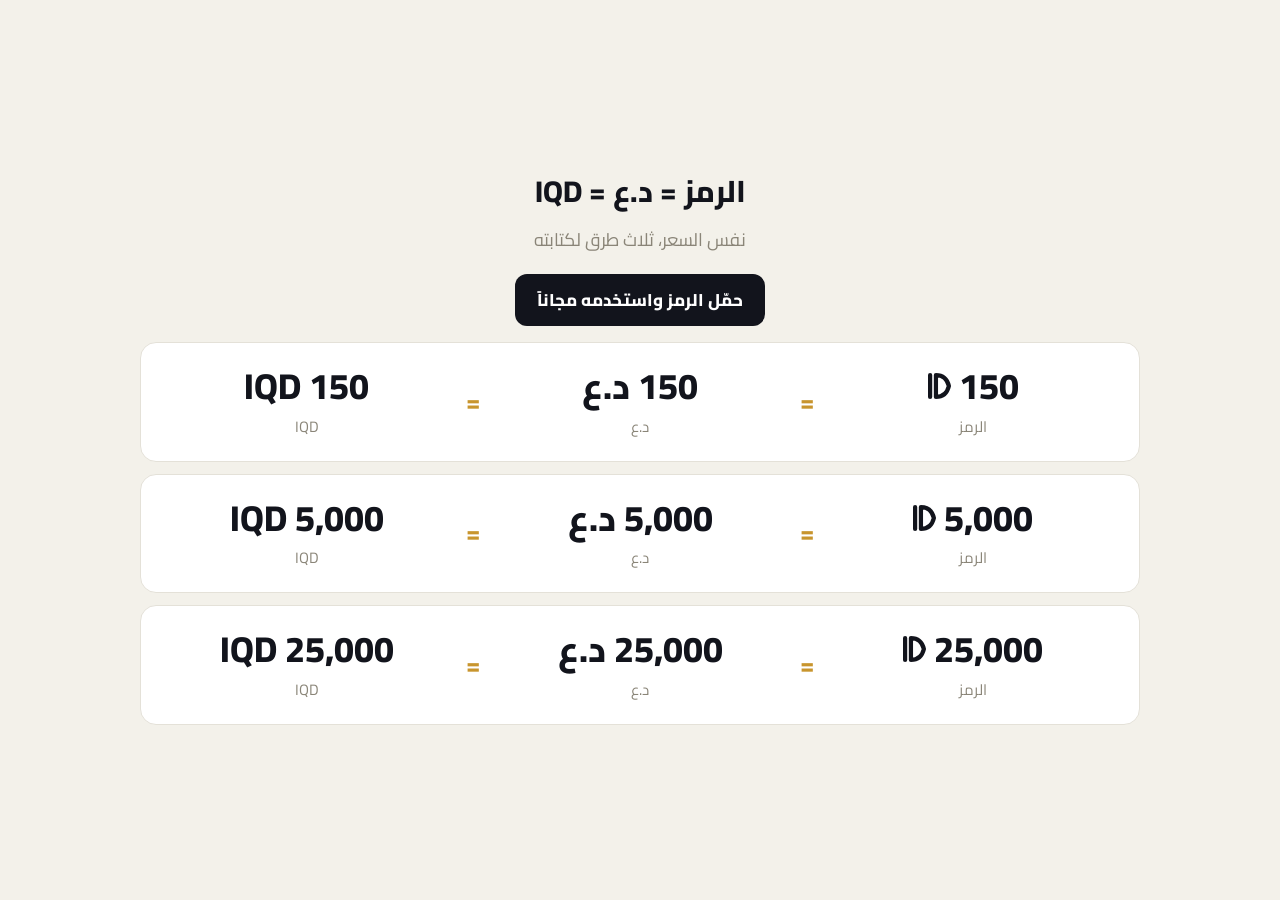
==== index.html @ 8e6246dc "Add files via upload" ====
<!DOCTYPE html>
<html lang="ar" dir="rtl">
<head>
<meta charset="UTF-8" />
<meta name="viewport" content="width=device-width, initial-scale=1, viewport-fit=cover">
<title>الرمز = د.ع = IQD</title>
<link href="https://fonts.googleapis.com/css2?family=Cairo:wght@400;500;600;700;800&display=swap" rel="stylesheet">
<link rel="stylesheet" href="style.css">
<style>
  *{box-sizing:border-box;}
  body{margin:0;background:#f3f1ea;padding:24px 14px;font-family:'Cairo',sans-serif;min-height:100vh;display:flex;align-items:center;justify-content:center;}
  .showcase{width:100%;max-width:1000px;margin:0 auto;}
  h2{text-align:center;font-size:clamp(22px,6vw,30px);font-weight:800;color:#12141C;margin:0 0 4px;}
  .sub{text-align:center;color:#8A8578;font-size:clamp(15px,4vw,18px);margin:0 0 18px;}

  .group{background:#fff;border:1px solid #E4E1D8;border-radius:16px;padding:20px 14px;margin-bottom:12px;}
  .group .three{display:flex;align-items:center;justify-content:space-around;gap:8px;}
  .form{display:flex;flex-direction:column;align-items:center;gap:2px;flex:1;}
  .form .value{font-weight:800;font-size:clamp(26px,3.4vw,36px);color:#12141C;white-space:nowrap;line-height:1.3;}
  .form .tag{font-size:15px;color:#8A8578;}
  .eq{font-size:26px;color:#C8952E;font-weight:800;line-height:1;}

  /* الجوال: كل صيغة في سطر مستقل، مسافات أقل وخط أكبر */
  @media (max-width:640px){
    body{padding:14px 10px;}
    .group{padding:10px 12px;margin-bottom:10px;border-radius:14px;}
    .group .three{flex-direction:column;gap:0;}
    .form{flex-direction:row;justify-content:space-between;width:100%;gap:10px;padding:4px 2px;}
    .form .value{font-size:34px;}
    .form .tag{font-size:16px;font-weight:600;}
    .eq{font-size:20px;height:14px;display:flex;align-items:center;}
  }
  .dlink{display:block;width:max-content;margin:0 auto 16px;background:#12141C;color:#fff;text-decoration:none;font-weight:800;padding:10px 22px;border-radius:12px;font-size:17px;}
</style>
</head>
<body>

<div class="showcase">
  <h2>الرمز = د.ع = IQD</h2>
  <p class="sub">نفس السعر، ثلاث طرق لكتابته</p>
    <a class="dlink" href="downloads.html">حمّل الرمز واستخدمه مجاناً</a>

  <div class="group">
    <div class="three">
      <div class="form"><span class="value">150 <span class="currency-icon" aria-label="دينار"></span></span><span class="tag">الرمز</span></div>
      <span class="eq">=</span>
      <div class="form"><span class="value">150 د.ع</span><span class="tag">د.ع</span></div>
      <span class="eq">=</span>
      <div class="form"><span class="value">150 IQD</span><span class="tag">IQD</span></div>
    </div>
  </div>

  <div class="group">
    <div class="three">
      <div class="form"><span class="value">5,000 <span class="currency-icon" aria-label="دينار"></span></span><span class="tag">الرمز</span></div>
      <span class="eq">=</span>
      <div class="form"><span class="value">5,000 د.ع</span><span class="tag">د.ع</span></div>
      <span class="eq">=</span>
      <div class="form"><span class="value">5,000 IQD</span><span class="tag">IQD</span></div>
    </div>
  </div>

  <div class="group">
    <div class="three">
      <div class="form"><span class="value">25,000 <span class="currency-icon" aria-label="دينار"></span></span><span class="tag">الرمز</span></div>
      <span class="eq">=</span>
      <div class="form"><span class="value">25,000 د.ع</span><span class="tag">د.ع</span></div>
      <span class="eq">=</span>
      <div class="form"><span class="value">25,000 IQD</span><span class="tag">IQD</span></div>
    </div>
  </div>
</div>

</body>
</html>
---- style.css ----
:root{
  --bg:#FFFFFF; --ink:#12141C; --card:#F5F6F8; --line:#E1E4E9; --muted:#6B7280;
  --surface:#FFFFFF; --onyx:#0E1116; --err:#B3261E; --ok:#1F7A4D;
  --moss:#1B3A6B; --moss-dark:#12294D; /* كحلي (navy) كلون أساسي */
  --silver:#AAB1BC; --silver-dark:#888F99; /* فضي معدني */
  --btn-border:#0E1116; /* إطار أسود بارز على الأزرار في الوضع النهاري */
}
[data-theme="dark"]{
  --bg:#0A0D13; --ink:#EDEFF3; --card:#11151E; --line:#232838; --muted:#8B93A1;
  --surface:#141826; --onyx:#0E1116; --err:#E5534B; --ok:#3FA872;
  --moss:#5C8AE6; --moss-dark:#4472CE;
  --silver:#C7CCD3; --silver-dark:#9AA1AB;
  --btn-border:#FFFFFF; /* إطار أبيض بارز على الأزرار في الوضع الليلي */
}
.currency-fallback{display:none;}
/* رمز الدينار: ارتفاعه = ارتفاع الأرقام (0.72em) ويجلس على خط الأساس،
   وعرضه محسوب من نسبة الرمز (71:81) حتى لا يتشوّه */
.currency-icon{
  display:inline-block;
  height:0.72em;width:0.631em;
  background-color:currentColor;
  -webkit-mask-image:url("currency-logo-exact.svg");
  mask-image:url("currency-logo-exact.svg");
  -webkit-mask-repeat:no-repeat;mask-repeat:no-repeat;
  -webkit-mask-size:100% 100%;mask-size:100% 100%;
  vertical-align:baseline;
}

*{box-sizing:border-box;}
body{margin:0;background:var(--bg);color:var(--ink);font-family:'Cairo',sans-serif;-webkit-font-smoothing:antialiased;transition:background .25s ease, color .25s ease;}
.display{font-family:'Poppins','Cairo',sans-serif;font-weight:800;letter-spacing:.03em;}

/* عرض الواجهة يتكيّف تلقائيًا: 50% من الشاشة على الأجهزة الكبيرة (حاسوب/تابلت أفقي)،
   و100% على الجوال حتى يبقى قابلاً للاستخدام على شاشة صغيرة */
.wrap{width:100%;max-width:1100px;margin:0 auto;padding:0 20px 100px;}
@media (min-width:900px){ .wrap{width:50%;} }

@keyframes fadeUp{from{opacity:0;transform:translateY(16px);}to{opacity:1;transform:translateY(0);}}
@keyframes fadeIn{from{opacity:0;}to{opacity:1;}}

header.hero{
  text-align:center;padding:56px 0 44px;position:relative;overflow:hidden;
  background:
    repeating-linear-gradient(135deg, rgba(27,58,107,.07) 0 2px, transparent 2px 26px),
    radial-gradient(ellipse at 50% 0%, var(--card) 0%, transparent 65%);
  animation:fadeIn .5s ease;
}
.brand-row{display:flex;align-items:center;justify-content:center;gap:16px;margin-bottom:10px;animation:fadeUp .6s ease both;}
.logo-img{
  width:56px;height:56px;display:block;object-fit:cover;
  border-radius:0;border:none;background:transparent;
  filter:drop-shadow(0 6px 14px rgba(14,17,22,.3));
}
h1.brand{font-size:clamp(26px,7vw,46px);margin:0;line-height:1;color:var(--ink);position:relative;top:-2px;direction:ltr;white-space:nowrap;}
.eyebrow{
  display:inline-block;font-family:'Cairo',sans-serif;font-size:15px;font-weight:700;color:var(--moss);
  margin:0 0 16px;letter-spacing:0;animation:fadeUp .6s .05s ease both;
}
.lede{max-width:440px;margin:0 auto;color:var(--muted);line-height:1.9;animation:fadeUp .6s .1s ease both;}
.contact-label{
  display:block;font-family:'Cairo',sans-serif;font-size:13px;font-weight:600;color:var(--muted);
  margin-top:24px;animation:fadeUp .6s .13s ease both;
}
.contact-row{display:flex;gap:14px;justify-content:center;margin-top:12px;animation:fadeUp .6s .15s ease both;}
.social-btn{
  width:46px;height:46px;border-radius:50%;background:var(--onyx);color:#fff;
  display:flex;align-items:center;justify-content:center;
  border:2px solid var(--btn-border);transition:transform .25s cubic-bezier(.2,.8,.2,1), background .25s, box-shadow .25s;
  box-shadow:0 6px 16px rgba(14,17,22,.2);
}
.social-btn:hover{background:var(--moss);transform:translateY(-3px);box-shadow:0 10px 22px rgba(27,58,107,.35);}

.grid{display:grid;grid-template-columns:repeat(auto-fit,minmax(230px,1fr));gap:24px;align-items:stretch;}
.card{
  background:var(--card);border:1px solid var(--line);border-radius:16px 16px 0 0;overflow:hidden;
  display:flex;flex-direction:column;
  transition:transform .3s cubic-bezier(.2,.8,.2,1), box-shadow .3s, border-color .3s;
  animation:fadeUp .5s ease both;
}
.card:hover{transform:translateY(-6px);box-shadow:0 16px 30px rgba(14,17,22,.14);border-color:var(--moss);}
.card .img{aspect-ratio:1;background:var(--bg);overflow:hidden;display:flex;align-items:center;justify-content:center;color:var(--silver);font-size:34px;position:relative;}
.card .img img{width:100%;height:100%;object-fit:cover;transition:transform .45s cubic-bezier(.2,.8,.2,1);}
.card:hover .img img{transform:scale(1.07) rotate(.3deg);}
.card .body{padding:14px;display:flex;align-items:center;gap:12px;flex:1 1 auto;}
.seal{
  width:72px;height:72px;border-radius:50%;background:var(--onyx);color:#FFFFFF;
  display:flex;align-items:center;justify-content:center;flex-shrink:0;
  border:2px dashed var(--silver);font-size:14px;font-weight:700;text-align:center;
  padding:2px;line-height:1.2;
}
.seal .currency-icon{
  width:0.745em;height:0.85em;
  background-color:#FFFFFF;
  vertical-align:middle;
}
.card .info{flex:1;min-width:0;}
.card h3{margin:0;font-size:17px;font-weight:600;white-space:nowrap;overflow:hidden;text-overflow:ellipsis;}
.card p{margin:2px 0 0;font-size:12px;color:var(--muted);display:-webkit-box;-webkit-line-clamp:2;-webkit-box-orient:vertical;overflow:hidden;line-height:1.5;max-height:3em;}

.color-row{display:flex;flex-wrap:wrap;gap:8px;padding:12px 14px 0;}
.color-dot{
  width:26px;height:26px;border-radius:50%;border:2px solid var(--line);cursor:pointer;padding:0;
  transition:transform .15s, border-color .15s;box-shadow:0 1px 3px rgba(0,0,0,.15);
}
.color-dot:hover{transform:scale(1.12);}
.color-dot.active{border-color:var(--moss);box-shadow:0 0 0 2px var(--surface), 0 0 0 4px var(--moss);}

.size-row{display:flex;flex-wrap:wrap;gap:6px;padding:10px 14px 0;}
.size-chip{
  border:1px solid var(--line);background:var(--surface);color:var(--ink);min-width:36px;
  padding:6px 10px;border-radius:8px;font-size:12px;font-weight:700;cursor:pointer;
  font-family:'Cairo',sans-serif;transition:background .2s, color .2s, border-color .2s;
}
.size-chip:hover{border-color:var(--moss);}
.size-chip.active{background:var(--onyx);color:#FFFFFF;border-color:var(--onyx);}

.rotate-badge{
  position:absolute;bottom:8px;inset-inline-start:8px;background:rgba(14,17,22,.72);color:#fff;
  font-size:10px;font-weight:700;padding:4px 9px;border-radius:999px;pointer-events:none;
  backdrop-filter:blur(2px);
}
.book-btn{
  display:block;width:100%;border:2px solid var(--btn-border);padding:13px;font-weight:700;font-size:14px;
  background:var(--onyx);color:#FFFFFF;cursor:pointer;letter-spacing:.02em;font-family:'Cairo',sans-serif;
  transition:background .25s;border-radius:12px;-webkit-appearance:none;appearance:none;
}
.book-btn:hover{background:var(--moss);}
.fab{
  position:fixed;bottom:20px;left:20px;width:44px;height:44px;border-radius:50%;
  background:var(--onyx);color:#FFFFFF;display:flex;align-items:center;justify-content:center;
  cursor:pointer;box-shadow:0 4px 14px rgba(0,0,0,.3);border:2px solid var(--btn-border);transition:transform .25s, background .25s;
  z-index:40;
}
.fab:hover{transform:scale(1.08) rotate(-6deg);background:var(--moss-dark);}

/* زر الوضع الليلي/النهاري — تفضيل شخصي محفوظ في هذا المتصفح فقط، لا يؤثر على أي مستخدم آخر */
.theme-toggle{
  position:fixed;bottom:20px;right:20px;width:44px;height:44px;border-radius:50%;
  background:var(--surface);color:var(--ink);border:2px solid var(--btn-border);
  display:flex;align-items:center;justify-content:center;cursor:pointer;font-size:18px;
  box-shadow:0 4px 14px rgba(0,0,0,.15);transition:transform .25s, background .25s;z-index:40;
}
.theme-toggle:hover{transform:scale(1.08) rotate(-8deg);}

.empty{text-align:center;padding:80px 0;color:var(--muted);}

.modal-bg{position:fixed;inset:0;background:rgba(6,7,10,.6);display:none;align-items:center;justify-content:center;z-index:50;padding:16px;backdrop-filter:blur(2px);}
.modal-bg.open{display:flex;animation:fadeIn .2s ease;}
.modal{background:var(--surface);color:var(--ink);width:100%;max-width:420px;border-radius:22px;padding:24px;max-height:90vh;overflow:auto;animation:fadeUp .3s cubic-bezier(.2,.8,.2,1);box-shadow:0 30px 60px rgba(0,0,0,.35);}
.modal h2{margin:0 0 16px;font-size:20px;}
.modal .row{display:flex;justify-content:space-between;align-items:center;margin-bottom:16px;}
.close-x{background:none;border:0;cursor:pointer;color:var(--muted);font-size:20px;transition:color .2s;}
.close-x:hover{color:var(--err);}
.product-preview{display:flex;align-items:center;gap:12px;background:var(--card);border-radius:12px;padding:10px;margin-bottom:20px;}
.product-preview img{width:56px;height:56px;border-radius:10px;object-fit:cover;}
.product-preview .ph{width:56px;height:56px;border-radius:10px;background:var(--line);}
.qty-row{display:flex;align-items:center;justify-content:space-between;margin-bottom:18px;}
.qty-ctl{display:flex;align-items:center;gap:12px;}
.qty-ctl button{width:30px;height:30px;border-radius:50%;border:2px solid var(--btn-border);background:var(--onyx);color:#fff;cursor:pointer;font-size:16px;transition:background .2s;}
.qty-ctl button:hover{background:var(--moss);}
.field{margin-bottom:12px;}
.field .box{display:flex;align-items:center;gap:8px;background:var(--surface);border:1px solid var(--line);border-radius:12px;padding:11px 14px;transition:border-color .2s;}
.field .box:focus-within{border-color:var(--moss);}
.field input, .field textarea{border:0;outline:0;background:transparent;flex:1;font-family:'Cairo',sans-serif;font-size:14px;color:var(--ink);}
.field .err{color:var(--err);font-size:12px;margin:4px 4px 0;}
.suggest-list{position:absolute;z-index:5;left:0;right:0;background:var(--surface);border:1px solid var(--line);border-radius:12px;margin-top:4px;max-height:190px;overflow:auto;box-shadow:0 8px 20px rgba(0,0,0,.15);}
.suggest-list button{display:block;width:100%;text-align:right;padding:10px 14px;border:0;background:none;cursor:pointer;font-family:'Cairo',sans-serif;font-size:13px;color:var(--ink);}
.suggest-list button:hover{background:var(--card);}
.street-chips{display:flex;flex-wrap:wrap;gap:6px;margin:-6px 0 14px;}
.street-chip{border:1px solid var(--line);background:var(--card);color:var(--moss);padding:6px 13px;border-radius:999px;font-size:12px;cursor:pointer;font-family:'Cairo',sans-serif;transition:background .2s;}
.street-chip:hover{background:var(--line);}
.total-row{display:flex;justify-content:space-between;padding:0 2px;margin:18px 0 14px;font-weight:700;}
.primary-btn{
  width:100%;border:2px solid var(--btn-border);padding:14px;border-radius:12px;background:var(--onyx);color:#FFFFFF;
  font-weight:700;cursor:pointer;font-family:'Cairo',sans-serif;font-size:15px;
  transition:background .25s, transform .15s;
}
.primary-btn:hover:not(:disabled){background:var(--moss);}
.primary-btn:active:not(:disabled){transform:scale(.98);}
.primary-btn:disabled{opacity:.6;cursor:default;}
.dark-btn{width:100%;border:2px solid var(--btn-border);padding:12px;border-radius:12px;background:var(--onyx);color:#FFFFFF;font-weight:700;cursor:pointer;font-family:'Cairo',sans-serif;font-size:14px;transition:background .25s;}
.dark-btn:hover:not(:disabled){background:var(--moss-dark);}
.dark-btn:disabled{opacity:.6;cursor:default;}
.ghost-btn{width:100%;border:2px solid var(--line);padding:12px;background:none;color:var(--muted);cursor:pointer;font-family:'Cairo',sans-serif;font-size:14px;transition:color .2s, border-color .2s;}
.ghost-btn:hover{color:var(--err);border-color:var(--err);}
.toast{position:fixed;bottom:20px;left:50%;transform:translateX(-50%);background:var(--onyx);color:#FFFFFF;padding:12px 22px;border-radius:999px;font-size:14px;z-index:60;box-shadow:0 4px 14px rgba(0,0,0,.35);animation:toastIn .3s ease;}
.toast.err{background:var(--err);}
@keyframes toastIn{from{opacity:0;transform:translateX(-50%) translateY(10px);}to{opacity:1;transform:translateX(-50%) translateY(0);}}

/* admin */
.admin-header{display:flex;justify-content:space-between;align-items:center;padding:32px 0 22px;animation:fadeUp .4s ease both;flex-wrap:wrap;gap:10px;}
.role-badge{display:inline-block;font-size:11px;font-weight:700;padding:3px 10px;border-radius:999px;background:var(--card);border:1px solid var(--line);color:var(--muted);margin-inline-start:8px;}
.tabs{display:flex;gap:4px;background:var(--card);border:1px solid var(--line);border-radius:999px;padding:4px;margin-bottom:24px;animation:fadeUp .45s .05s ease both;flex-wrap:wrap;}
.tab{flex:1;text-align:center;padding:10px;border-radius:999px;font-size:12px;font-weight:700;cursor:pointer;border:0;background:none;color:var(--muted);font-family:'Cairo',sans-serif;transition:background .2s, color .2s;white-space:nowrap;}
.tab.active{background:var(--onyx);color:#FFFFFF;}
.panel{background:var(--card);border:1px solid var(--line);border-radius:16px;padding:20px;margin-bottom:20px;animation:fadeUp .4s ease both;}
.panel h3{margin:0 0 14px;}
.upload-box{aspect-ratio:16/9;border:2px dashed var(--line);border-radius:12px;display:flex;align-items:center;justify-content:center;cursor:pointer;background:var(--surface);overflow:hidden;color:var(--muted);margin-bottom:6px;font-family:'Cairo',sans-serif;font-size:14px;transition:border-color .2s;position:relative;}
.upload-box:hover{border-color:var(--moss);}
.upload-box img{width:100%;height:100%;object-fit:cover;user-select:none;-webkit-user-drag:none;}

.color-builder{background:var(--surface);border:1px solid var(--line);border-radius:12px;padding:14px;margin-bottom:10px;}
.color-builder-row{display:flex;align-items:center;gap:10px;margin-bottom:8px;}
.color-builder-row input[type="color"]{width:44px;height:44px;border:1px solid var(--line);border-radius:10px;padding:2px;background:var(--surface);cursor:pointer;flex-shrink:0;}
.color-thumbs{display:flex;flex-wrap:wrap;gap:10px;}
.color-thumb{position:relative;width:64px;text-align:center;font-size:10px;color:var(--muted);}
.color-thumb img{width:64px;height:64px;object-fit:cover;border-radius:10px;border:1px solid var(--line);display:block;}
.color-thumb-dot{display:inline-block;width:10px;height:10px;border-radius:50%;border:1px solid var(--line);vertical-align:middle;margin-inline-end:3px;}
.color-thumb-name{display:block;white-space:nowrap;overflow:hidden;text-overflow:ellipsis;margin-top:2px;}
.color-thumb button{
  position:absolute;top:-6px;left:-6px;width:20px;height:20px;border-radius:50%;
  background:var(--err);color:#fff;border:2px solid var(--surface);cursor:pointer;font-size:11px;
  display:flex;align-items:center;justify-content:center;padding:0;
}
.plain-input, .plain-textarea{width:100%;padding:11px 14px;border-radius:12px;border:1px solid var(--line);font-family:'Cairo',sans-serif;font-size:14px;margin-bottom:10px;outline:0;background:var(--surface);color:var(--ink);transition:border-color .2s;}
.plain-input:focus, .plain-textarea:focus{border-color:var(--moss);}
.plain-textarea{resize:none;}
.prod-row{display:flex;align-items:center;gap:12px;background:var(--surface);border:1px solid var(--line);border-radius:12px;padding:10px;margin-bottom:10px;transition:box-shadow .2s;}
.prod-row:hover{box-shadow:0 6px 16px rgba(14,17,22,.1);}
.prod-row img, .prod-row .ph{width:48px;height:48px;border-radius:10px;object-fit:cover;background:var(--bg);}
.prod-row .info{flex:1;min-width:0;}
.prod-row h4{margin:0;font-size:14px;white-space:nowrap;overflow:hidden;text-overflow:ellipsis;}
.prod-row p{margin:2px 0 0;font-size:12px;color:var(--muted);}
.del-btn{background:none;border:0;color:var(--err);cursor:pointer;padding:8px;font-size:16px;transition:transform .15s;}
.del-btn:hover{transform:scale(1.15);}

.order-card{background:var(--surface);border:1px solid var(--line);border-radius:12px;padding:14px;margin-bottom:10px;transition:box-shadow .2s;}
.order-card:hover{box-shadow:0 6px 16px rgba(14,17,22,.1);}
.order-top{display:flex;align-items:center;gap:10px;margin-bottom:8px;}
.order-top img, .order-top .ph{width:44px;height:44px;border-radius:10px;object-fit:cover;background:var(--bg);}
.order-details{font-size:12px;color:var(--muted);border-top:1px solid var(--line);padding-top:8px;line-height:1.9;}

.order-actions{display:flex;flex-wrap:wrap;gap:8px;margin-top:12px;}
.order-actions button{
  flex:1 1 auto;min-width:100px;border:2px solid var(--btn-border);padding:9px 10px;border-radius:10px;
  font-size:12px;font-weight:700;cursor:pointer;font-family:'Cairo',sans-serif;
  transition:transform .15s, opacity .2s, filter .2s;color:#fff;
}
.order-actions button:hover:not(:disabled){filter:brightness(1.1);}
.order-actions button:active:not(:disabled){transform:scale(.97);}
.order-actions button:disabled{opacity:.55;cursor:default;}
.btn-cancel{background:var(--err);}
.btn-confirm{background:var(--ok);}
.btn-whatsapp{background:#25D366;}
.btn-instagram{background:linear-gradient(135deg,#4f5bd5,#962fbf,#d62976,#fa7e1e);}
.btn-alwaseet{background:var(--moss);}
.btn-delete{background:transparent;color:var(--err);border:2px solid var(--err) !important;}

.login-wrap{min-height:100vh;display:flex;align-items:center;justify-content:center;padding:24px;background:radial-gradient(ellipse at 50% 0%, var(--card) 0%, transparent 65%);}
.login-card{width:100%;max-width:360px;background:var(--surface);border:1px solid var(--line);border-radius:22px;padding:32px;box-shadow:0 20px 50px rgba(14,17,22,.12);animation:fadeUp .4s ease both;}
.center{text-align:center;}
.hint{font-size:12px;color:var(--muted);margin:6px 0 20px;}
.spinner{width:26px;height:26px;border-radius:50%;border:3px solid var(--line);border-top-color:var(--moss);animation:spin .7s linear infinite;margin:0 auto;}
@keyframes spin{to{transform:rotate(360deg);}}
.loading-page{min-height:100vh;display:flex;flex-direction:column;align-items:center;justify-content:center;gap:12px;color:var(--muted);background:var(--bg);}
.staff-row{display:flex;align-items:center;gap:12px;background:var(--surface);border:1px solid var(--line);border-radius:12px;padding:12px;margin-bottom:10px;transition:box-shadow .2s;}
.staff-row:hover{box-shadow:0 6px 16px rgba(14,17,22,.1);}
.staff-row .info{flex:1;min-width:0;}
.staff-row h4{margin:0;font-size:14px;}
.staff-row p{margin:2px 0 0;font-size:12px;color:var(--muted);}

.grid .card:nth-child(1){animation-delay:.03s;}
.grid .card:nth-child(2){animation-delay:.08s;}
.grid .card:nth-child(3){animation-delay:.13s;}
.grid .card:nth-child(4){animation-delay:.18s;}
.grid .card:nth-child(5){animation-delay:.23s;}
.grid .card:nth-child(6){animation-delay:.28s;}
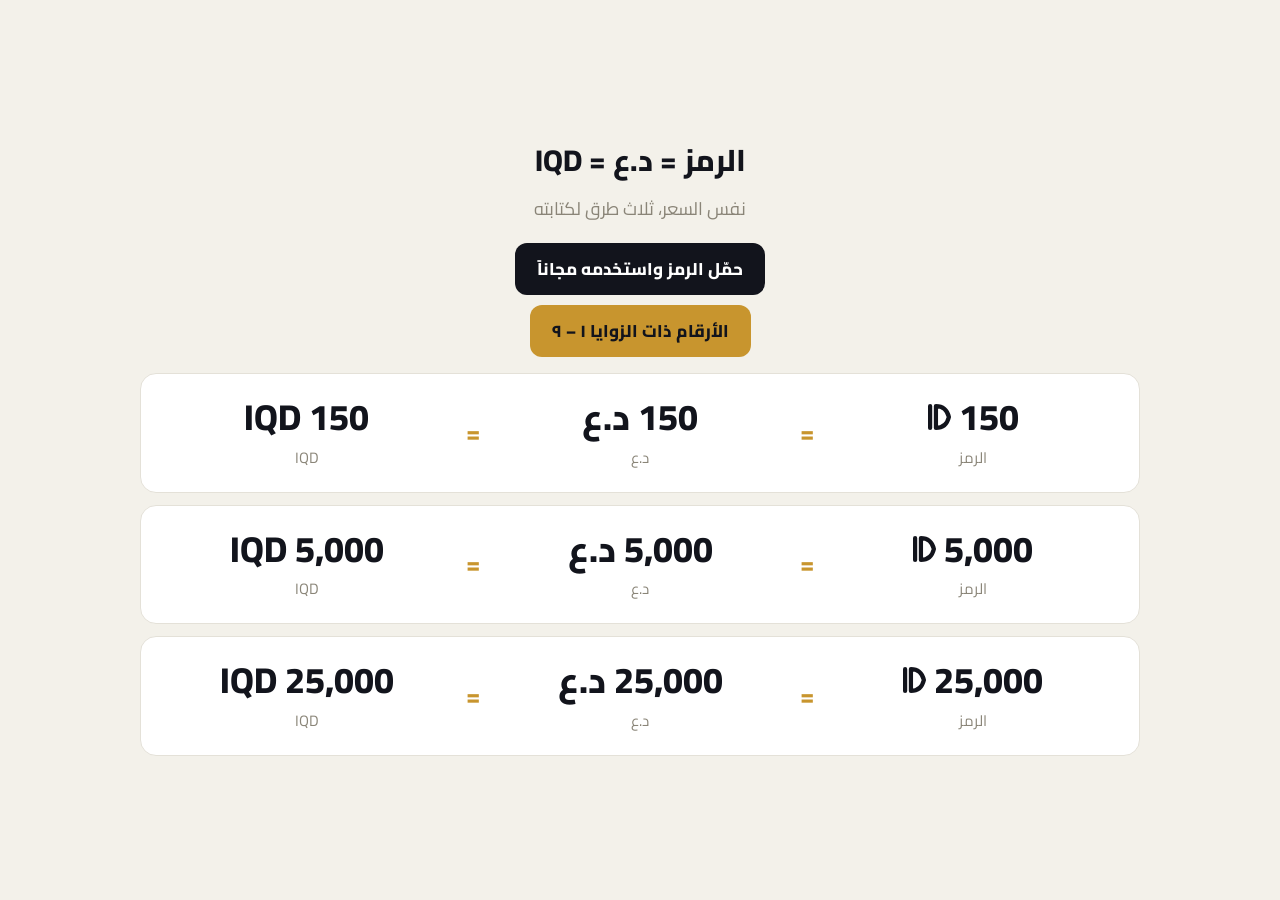
==== commit 28e4badc: "Add files via upload" ====
--- a/index.html
+++ b/index.html
@@ -39,6 +39,7 @@
   <h2>الرمز = د.ع = IQD</h2>
   <p class="sub">نفس السعر، ثلاث طرق لكتابته</p>
     <a class="dlink" href="downloads.html">حمّل الرمز واستخدمه مجاناً</a>
+    <a class="dlink" href="digits.html" style="background:#C8952E;color:#12141C;margin-top:-6px">الأرقام ذات الزوايا ١ – ٩</a>
 
   <div class="group">
     <div class="three">
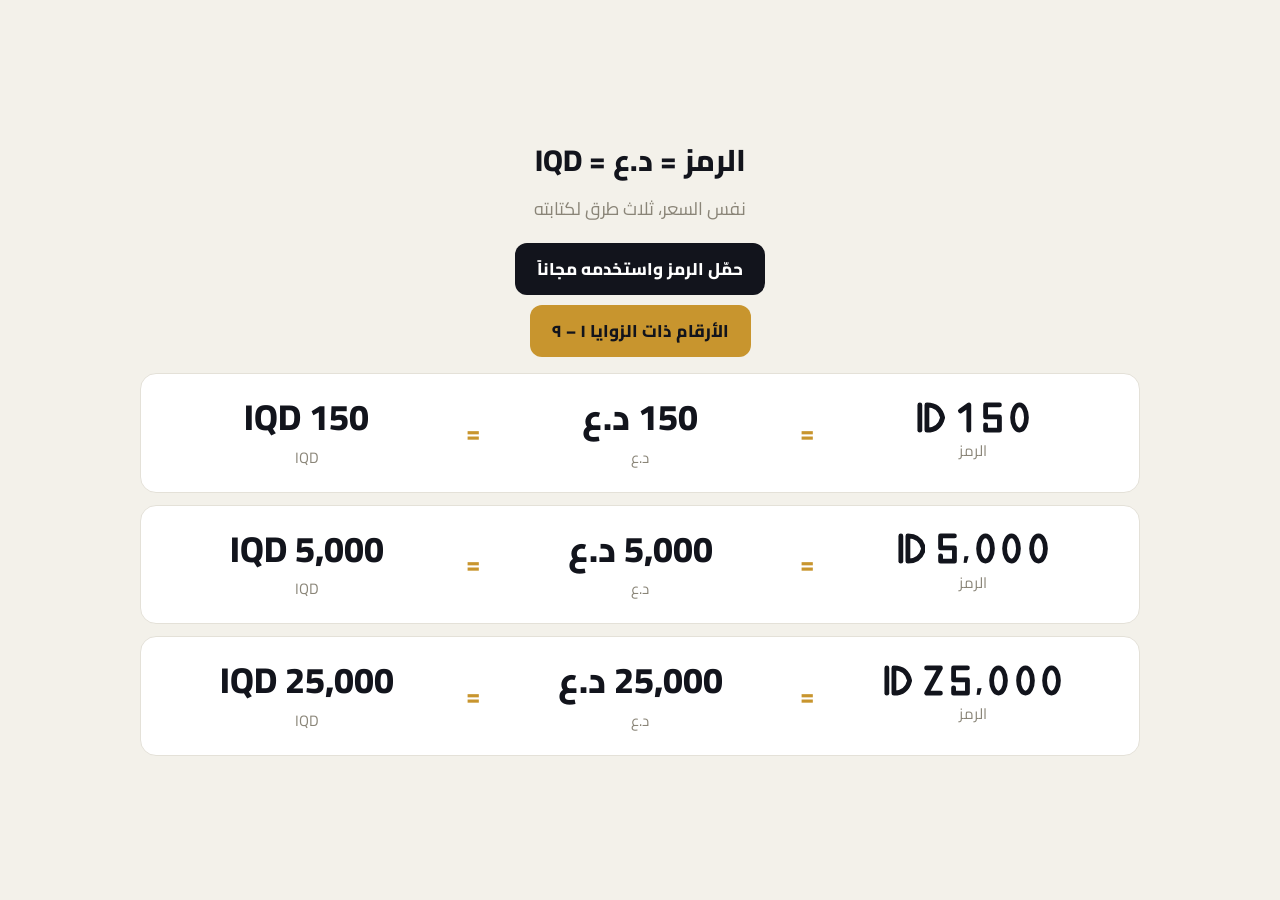
==== commit 23bc93bd: "Add files via upload" ====
--- a/index.html
+++ b/index.html
@@ -31,6 +31,11 @@
     .eq{font-size:20px;height:14px;display:flex;align-items:center;}
   }
   .dlink{display:block;width:max-content;margin:0 auto 16px;background:#12141C;color:#fff;text-decoration:none;font-weight:800;padding:10px 22px;border-radius:12px;font-size:17px;}
+  .dg{display:inline-flex;direction:ltr;align-items:center;justify-content:center;gap:.1em;}
+  .dg svg{height:.92em;width:.64em;stroke:currentColor;}
+  .dg svg,.dg svg *{stroke-width:4.8px;vector-effect:non-scaling-stroke;}
+  .dg svg.sym{width:.8em;margin-inline-end:.18em;}
+  .dg .c{font-size:.7em;font-weight:800;line-height:1;align-self:flex-end;margin:0 .02em .1em;}
 </style>
 </head>
 <body>
@@ -43,7 +48,7 @@
 
   <div class="group">
     <div class="three">
-      <div class="form"><span class="value">150 <span class="currency-icon" aria-label="دينار"></span></span><span class="tag">الرمز</span></div>
+      <div class="form"><span class="value dg" data-n="150" role="img" aria-label="150 دينار"></span><span class="tag">الرمز</span></div>
       <span class="eq">=</span>
       <div class="form"><span class="value">150 د.ع</span><span class="tag">د.ع</span></div>
       <span class="eq">=</span>
@@ -53,7 +58,7 @@
 
   <div class="group">
     <div class="three">
-      <div class="form"><span class="value">5,000 <span class="currency-icon" aria-label="دينار"></span></span><span class="tag">الرمز</span></div>
+      <div class="form"><span class="value dg" data-n="5,000" role="img" aria-label="5,000 دينار"></span><span class="tag">الرمز</span></div>
       <span class="eq">=</span>
       <div class="form"><span class="value">5,000 د.ع</span><span class="tag">د.ع</span></div>
       <span class="eq">=</span>
@@ -63,7 +68,7 @@
 
   <div class="group">
     <div class="three">
-      <div class="form"><span class="value">25,000 <span class="currency-icon" aria-label="دينار"></span></span><span class="tag">الرمز</span></div>
+      <div class="form"><span class="value dg" data-n="25,000" role="img" aria-label="25,000 دينار"></span><span class="tag">الرمز</span></div>
       <span class="eq">=</span>
       <div class="form"><span class="value">25,000 د.ع</span><span class="tag">د.ع</span></div>
       <span class="eq">=</span>
@@ -72,5 +77,16 @@
   </div>
 </div>
 
+<script>
+/* أرقام الزوايا — نفس تصميم digits.html */
+(function(){
+var P={0:'<ellipse cx="30" cy="50" rx="18" ry="38"/>',1:'<path d="M14 30L36 12L36 88"/>',2:'<path d="M12 12L48 12L12 88L48 88"/>',3:'<path d="M12 12L48 12L16 50L48 88L12 88"/>',4:'<path d="M36 12L10 62L48 62M36 12L36 88"/>',5:'<path d="M48 12L12 12L12 48L48 48L48 88L12 88L12 72"/>',6:'<path d="M48 12L12 12L12 88L48 88L48 50L12 50"/>',7:'<path d="M10 12L48 12L20 88M12 52L46 52"/>',8:'<path d="M12 12L48 12L12 88L48 88Z"/>',9:'<path d="M48 50L48 12L12 12L12 50L48 50L48 88L12 88L12 72"/>'};
+var A='fill="none" preserveAspectRatio="none" stroke-linecap="round" stroke-linejoin="round"';
+var SYM='<svg class="sym" viewBox="0 0 82 100" '+A+'><g transform="translate(-11.4 -5.9) scale(1.118)" stroke-width="8"><path d="M38 16L38 84Q70 84 78 50Q70 16 38 16"/><path d="M20 16L20 84"/></g></svg>';
+document.querySelectorAll('.dg').forEach(function(e){
+  e.innerHTML=SYM+e.dataset.n.split('').map(function(c){return c===','?'<span class="c">,</span>':'<svg viewBox="0 0 60 100" '+A+'>'+P[c]+'</svg>'}).join('');
+});
+})();
+</script>
 </body>
 </html>
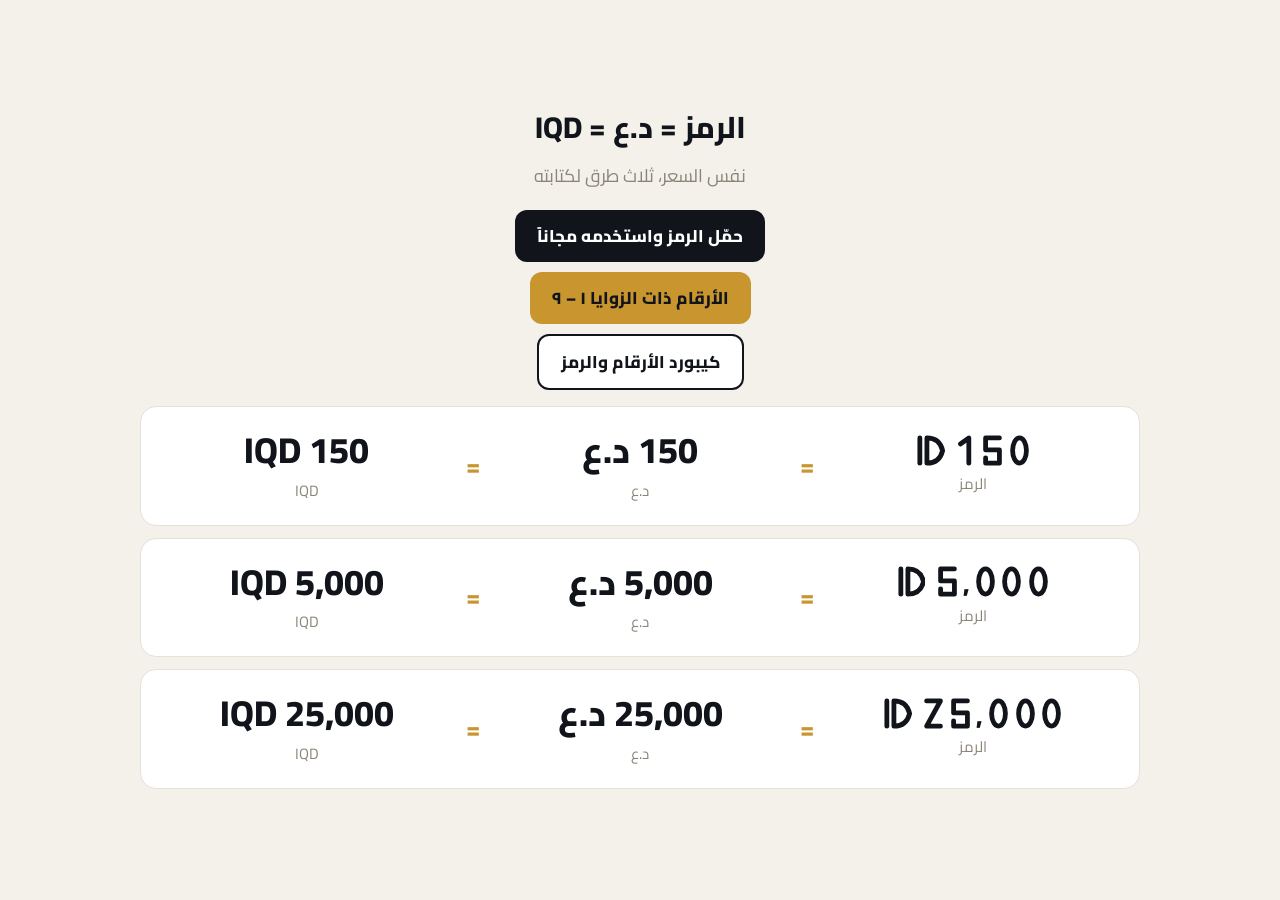
==== commit aaa5c718: "Add files via upload" ====
--- a/index.html
+++ b/index.html
@@ -45,6 +45,7 @@
   <p class="sub">نفس السعر، ثلاث طرق لكتابته</p>
     <a class="dlink" href="downloads.html">حمّل الرمز واستخدمه مجاناً</a>
     <a class="dlink" href="digits.html" style="background:#C8952E;color:#12141C;margin-top:-6px">الأرقام ذات الزوايا ١ – ٩</a>
+    <a class="dlink" href="keyboard.html" style="background:#fff;color:#12141C;border:2px solid #12141C;margin-top:-6px">كيبورد الأرقام والرمز</a>
 
   <div class="group">
     <div class="three">
@@ -80,7 +81,7 @@
 <script>
 /* أرقام الزوايا — نفس تصميم digits.html */
 (function(){
-var P={0:'<ellipse cx="30" cy="50" rx="18" ry="38"/>',1:'<path d="M14 30L36 12L36 88"/>',2:'<path d="M12 12L48 12L12 88L48 88"/>',3:'<path d="M12 12L48 12L16 50L48 88L12 88"/>',4:'<path d="M36 12L10 62L48 62M36 12L36 88"/>',5:'<path d="M48 12L12 12L12 48L48 48L48 88L12 88L12 72"/>',6:'<path d="M48 12L12 12L12 88L48 88L48 50L12 50"/>',7:'<path d="M10 12L48 12L20 88M12 52L46 52"/>',8:'<path d="M12 12L48 12L12 88L48 88Z"/>',9:'<path d="M48 50L48 12L12 12L12 50L48 50L48 88L12 88L12 72"/>'};
+var P={0:'<ellipse cx="30" cy="50" rx="18" ry="38"/>',1:'<path d="M14 30L36 12L36 88"/>',2:'<path d="M12 12L48 12L12 88L48 88"/>',3:'<path d="M12 12L48 12L16 50L48 88L12 88"/>',4:'<path d="M36 12L10 62L36 62M36 12L36 88"/>',5:'<path d="M48 12L12 12L12 48L48 48L48 88L12 88L12 72"/>',6:'<path d="M48 12L12 12L12 88L48 88L48 50L12 50"/>',7:'<path d="M10 12L48 12L20 88M12 52L46 52M8 88L32 88"/>',8:'<path d="M12 12L48 12L12 88L48 88Z"/>',9:'<path d="M48 50L48 12L12 12L12 50L48 50L48 88L12 88L12 64L28 64L28 72"/>'};
 var A='fill="none" preserveAspectRatio="none" stroke-linecap="round" stroke-linejoin="round"';
 var SYM='<svg class="sym" viewBox="0 0 82 100" '+A+'><g transform="translate(-11.4 -5.9) scale(1.118)" stroke-width="8"><path d="M38 16L38 84Q70 84 78 50Q70 16 38 16"/><path d="M20 16L20 84"/></g></svg>';
 document.querySelectorAll('.dg').forEach(function(e){
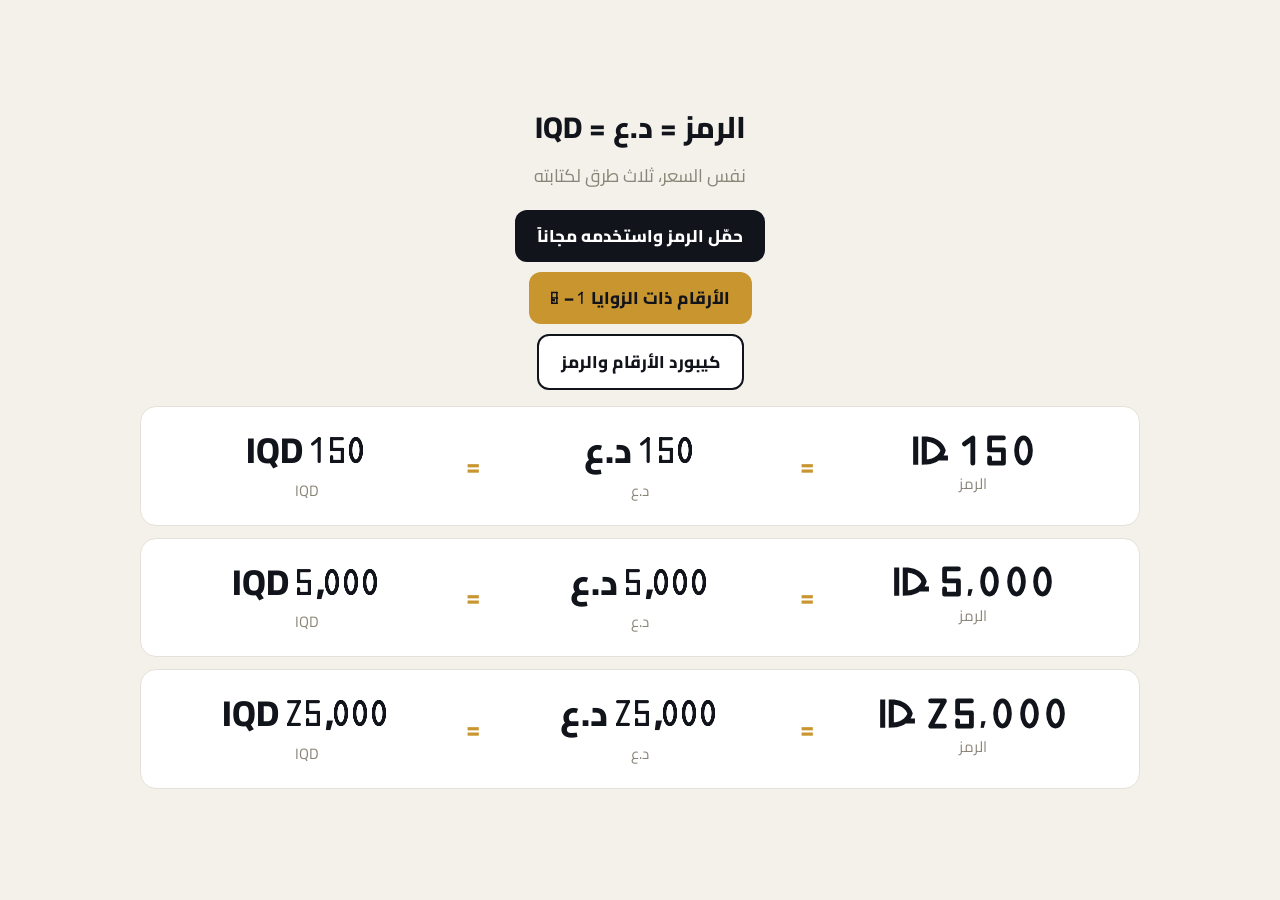
==== commit 5f4b6e17: "Add files via upload" ====
--- a/index.html
+++ b/index.html
@@ -6,9 +6,10 @@
 <title>الرمز = د.ع = IQD</title>
 <link href="https://fonts.googleapis.com/css2?family=Cairo:wght@400;500;600;700;800&display=swap" rel="stylesheet">
 <link rel="stylesheet" href="style.css">
+<link rel="stylesheet" href="iraq-dinar.css">
 <style>
   *{box-sizing:border-box;}
-  body{margin:0;background:#f3f1ea;padding:24px 14px;font-family:'Cairo',sans-serif;min-height:100vh;display:flex;align-items:center;justify-content:center;}
+  body{margin:0;background:#f3f1ea;padding:24px 14px;font-family:'Iraq Digits','Cairo',sans-serif;min-height:100vh;display:flex;align-items:center;justify-content:center;}
   .showcase{width:100%;max-width:1000px;margin:0 auto;}
   h2{text-align:center;font-size:clamp(22px,6vw,30px);font-weight:800;color:#12141C;margin:0 0 4px;}
   .sub{text-align:center;color:#8A8578;font-size:clamp(15px,4vw,18px);margin:0 0 18px;}
@@ -34,7 +35,7 @@
   .dg{display:inline-flex;direction:ltr;align-items:center;justify-content:center;gap:.1em;}
   .dg svg{height:.92em;width:.64em;stroke:currentColor;}
   .dg svg,.dg svg *{stroke-width:4.8px;vector-effect:non-scaling-stroke;}
-  .dg svg.sym{width:.8em;margin-inline-end:.18em;}
+  .dg svg.sym{width:1.031em;margin-inline-end:.18em;}
   .dg .c{font-size:.7em;font-weight:800;line-height:1;align-self:flex-end;margin:0 .02em .1em;}
 </style>
 </head>
@@ -83,7 +84,7 @@
 (function(){
 var P={0:'<ellipse cx="30" cy="50" rx="18" ry="38"/>',1:'<path d="M14 30L36 12L36 88"/>',2:'<path d="M12 12L48 12L12 88L48 88"/>',3:'<path d="M12 12L48 12L16 50L48 88L12 88"/>',4:'<path d="M36 12L10 62L36 62M36 12L36 88"/>',5:'<path d="M48 12L12 12L12 48L48 48L48 88L12 88L12 72"/>',6:'<path d="M48 12L12 12L12 88L48 88L48 50L12 50"/>',7:'<path d="M10 12L48 12L20 88M12 52L46 52M8 88L32 88"/>',8:'<path d="M12 12L48 12L12 88L48 88Z"/>',9:'<path d="M48 50L48 12L12 12L12 50L48 50L48 88L12 88L12 64L28 64L28 72"/>'};
 var A='fill="none" preserveAspectRatio="none" stroke-linecap="round" stroke-linejoin="round"';
-var SYM='<svg class="sym" viewBox="0 0 82 100" '+A+'><g transform="translate(-11.4 -5.9) scale(1.118)" stroke-width="8"><path d="M38 16L38 84Q70 84 78 50Q70 16 38 16"/><path d="M20 16L20 84"/></g></svg>';
+var SYM='<svg class="sym" viewBox="23.33 22.59 128.67 114.82" '+A+'><path fill="currentColor" stroke="none" d="M57.2 129L57.2 31L70.8 31.3L75.5 31.6L80 32.1L84.4 32.8L88.6 33.6L92.7 34.7L96.7 35.9L100.5 37.3L104.2 38.8L107.7 40.6L111.1 42.4L114.3 44.4L117.3 46.6L120.2 48.9L122.9 51.3L125.4 53.8L127.8 56.4L130 59.2L132 62L133.8 64.9L135.5 67.9L137 71L138.3 74.1L140.3 80L138.3 85.9L137 89L135.5 92.1L133.8 95.1L132 98L130 100.8L127.8 103.6L125.4 106.2L122.9 108.7L120.2 111.1L117.3 113.4L114.3 115.6L111.1 117.6L107.7 119.4L104.2 121.2L100.5 122.7L96.7 124.1L92.7 125.3L88.6 126.4L84.4 127.2L80 127.9L75.5 128.4L70.8 128.7ZM70.1 111.1L74 110.9L77.7 110.5L81.3 109.9L84.7 109.2L88 108.4L91.1 107.4L94.1 106.3L96.9 105.1L99.6 103.8L102.1 102.4L104.5 100.9L106.7 99.3L108.8 97.7L110.8 95.9L112.7 94.1L114.4 92.2L115.9 90.2L117.4 88.2L118.7 86.1L119.9 84L120.9 81.8L121.8 79.6L121.7 80L121.8 80.4L120.9 78.2L119.9 76L118.7 73.9L117.4 71.8L115.9 69.8L114.4 67.8L112.7 65.9L110.8 64.1L108.8 62.3L106.7 60.7L104.5 59.1L102.1 57.6L99.6 56.2L96.9 54.9L94.1 53.7L91.1 52.6L88 51.6L84.7 50.8L81.3 50.1L77.7 49.5L74 49.1L70.1 48.9L74.8 49L74.8 111ZM27.3 31.2L44.9 31.2L44.9 128.8L27.3 128.8ZM121.6 97.2L148 97.2L148 114.8L96.5 114.8Z"/></svg>';
 document.querySelectorAll('.dg').forEach(function(e){
   e.innerHTML=SYM+e.dataset.n.split('').map(function(c){return c===','?'<span class="c">,</span>':'<svg viewBox="0 0 60 100" '+A+'>'+P[c]+'</svg>'}).join('');
 });
--- a/style.css
+++ b/style.css
@@ -14,10 +14,10 @@
 }
 .currency-fallback{display:none;}
 /* رمز الدينار: ارتفاعه = ارتفاع الأرقام (0.72em) ويجلس على خط الأساس،
-   وعرضه محسوب من نسبة الرمز (71:81) حتى لا يتشوّه */
+   وعرضه محسوب من نسبة الرمز (110.75:91.5) حتى لا يتشوّه */
 .currency-icon{
   display:inline-block;
-  height:0.72em;width:0.631em;
+  height:0.72em;width:0.871em;
   background-color:currentColor;
   -webkit-mask-image:url("currency-logo-exact.svg");
   mask-image:url("currency-logo-exact.svg");
@@ -27,8 +27,8 @@
 }
 
 *{box-sizing:border-box;}
-body{margin:0;background:var(--bg);color:var(--ink);font-family:'Cairo',sans-serif;-webkit-font-smoothing:antialiased;transition:background .25s ease, color .25s ease;}
-.display{font-family:'Poppins','Cairo',sans-serif;font-weight:800;letter-spacing:.03em;}
+body{margin:0;background:var(--bg);color:var(--ink);font-family:'Iraq Digits','Cairo',sans-serif;-webkit-font-smoothing:antialiased;transition:background .25s ease, color .25s ease;}
+.display{font-family:'Iraq Digits','Poppins','Cairo',sans-serif;font-weight:800;letter-spacing:.03em;}
 
 /* عرض الواجهة يتكيّف تلقائيًا: 50% من الشاشة على الأجهزة الكبيرة (حاسوب/تابلت أفقي)،
    و100% على الجوال حتى يبقى قابلاً للاستخدام على شاشة صغيرة */
@@ -53,12 +53,12 @@
 }
 h1.brand{font-size:clamp(26px,7vw,46px);margin:0;line-height:1;color:var(--ink);position:relative;top:-2px;direction:ltr;white-space:nowrap;}
 .eyebrow{
-  display:inline-block;font-family:'Cairo',sans-serif;font-size:15px;font-weight:700;color:var(--moss);
+  display:inline-block;font-family:'Iraq Digits','Cairo',sans-serif;font-size:15px;font-weight:700;color:var(--moss);
   margin:0 0 16px;letter-spacing:0;animation:fadeUp .6s .05s ease both;
 }
 .lede{max-width:440px;margin:0 auto;color:var(--muted);line-height:1.9;animation:fadeUp .6s .1s ease both;}
 .contact-label{
-  display:block;font-family:'Cairo',sans-serif;font-size:13px;font-weight:600;color:var(--muted);
+  display:block;font-family:'Iraq Digits','Cairo',sans-serif;font-size:13px;font-weight:600;color:var(--muted);
   margin-top:24px;animation:fadeUp .6s .13s ease both;
 }
 .contact-row{display:flex;gap:14px;justify-content:center;margin-top:12px;animation:fadeUp .6s .15s ease both;}
@@ -89,7 +89,7 @@
   padding:2px;line-height:1.2;
 }
 .seal .currency-icon{
-  width:0.745em;height:0.85em;
+  width:1.029em;height:0.85em;
   background-color:#FFFFFF;
   vertical-align:middle;
 }
@@ -109,7 +109,7 @@
 .size-chip{
   border:1px solid var(--line);background:var(--surface);color:var(--ink);min-width:36px;
   padding:6px 10px;border-radius:8px;font-size:12px;font-weight:700;cursor:pointer;
-  font-family:'Cairo',sans-serif;transition:background .2s, color .2s, border-color .2s;
+  font-family:'Iraq Digits','Cairo',sans-serif;transition:background .2s, color .2s, border-color .2s;
 }
 .size-chip:hover{border-color:var(--moss);}
 .size-chip.active{background:var(--onyx);color:#FFFFFF;border-color:var(--onyx);}
@@ -121,7 +121,7 @@
 }
 .book-btn{
   display:block;width:100%;border:2px solid var(--btn-border);padding:13px;font-weight:700;font-size:14px;
-  background:var(--onyx);color:#FFFFFF;cursor:pointer;letter-spacing:.02em;font-family:'Cairo',sans-serif;
+  background:var(--onyx);color:#FFFFFF;cursor:pointer;letter-spacing:.02em;font-family:'Iraq Digits','Cairo',sans-serif;
   transition:background .25s;border-radius:12px;-webkit-appearance:none;appearance:none;
 }
 .book-btn:hover{background:var(--moss);}
@@ -161,27 +161,27 @@
 .field{margin-bottom:12px;}
 .field .box{display:flex;align-items:center;gap:8px;background:var(--surface);border:1px solid var(--line);border-radius:12px;padding:11px 14px;transition:border-color .2s;}
 .field .box:focus-within{border-color:var(--moss);}
-.field input, .field textarea{border:0;outline:0;background:transparent;flex:1;font-family:'Cairo',sans-serif;font-size:14px;color:var(--ink);}
+.field input, .field textarea{border:0;outline:0;background:transparent;flex:1;font-family:'Iraq Digits','Cairo',sans-serif;font-size:14px;color:var(--ink);}
 .field .err{color:var(--err);font-size:12px;margin:4px 4px 0;}
 .suggest-list{position:absolute;z-index:5;left:0;right:0;background:var(--surface);border:1px solid var(--line);border-radius:12px;margin-top:4px;max-height:190px;overflow:auto;box-shadow:0 8px 20px rgba(0,0,0,.15);}
-.suggest-list button{display:block;width:100%;text-align:right;padding:10px 14px;border:0;background:none;cursor:pointer;font-family:'Cairo',sans-serif;font-size:13px;color:var(--ink);}
+.suggest-list button{display:block;width:100%;text-align:right;padding:10px 14px;border:0;background:none;cursor:pointer;font-family:'Iraq Digits','Cairo',sans-serif;font-size:13px;color:var(--ink);}
 .suggest-list button:hover{background:var(--card);}
 .street-chips{display:flex;flex-wrap:wrap;gap:6px;margin:-6px 0 14px;}
-.street-chip{border:1px solid var(--line);background:var(--card);color:var(--moss);padding:6px 13px;border-radius:999px;font-size:12px;cursor:pointer;font-family:'Cairo',sans-serif;transition:background .2s;}
+.street-chip{border:1px solid var(--line);background:var(--card);color:var(--moss);padding:6px 13px;border-radius:999px;font-size:12px;cursor:pointer;font-family:'Iraq Digits','Cairo',sans-serif;transition:background .2s;}
 .street-chip:hover{background:var(--line);}
 .total-row{display:flex;justify-content:space-between;padding:0 2px;margin:18px 0 14px;font-weight:700;}
 .primary-btn{
   width:100%;border:2px solid var(--btn-border);padding:14px;border-radius:12px;background:var(--onyx);color:#FFFFFF;
-  font-weight:700;cursor:pointer;font-family:'Cairo',sans-serif;font-size:15px;
+  font-weight:700;cursor:pointer;font-family:'Iraq Digits','Cairo',sans-serif;font-size:15px;
   transition:background .25s, transform .15s;
 }
 .primary-btn:hover:not(:disabled){background:var(--moss);}
 .primary-btn:active:not(:disabled){transform:scale(.98);}
 .primary-btn:disabled{opacity:.6;cursor:default;}
-.dark-btn{width:100%;border:2px solid var(--btn-border);padding:12px;border-radius:12px;background:var(--onyx);color:#FFFFFF;font-weight:700;cursor:pointer;font-family:'Cairo',sans-serif;font-size:14px;transition:background .25s;}
+.dark-btn{width:100%;border:2px solid var(--btn-border);padding:12px;border-radius:12px;background:var(--onyx);color:#FFFFFF;font-weight:700;cursor:pointer;font-family:'Iraq Digits','Cairo',sans-serif;font-size:14px;transition:background .25s;}
 .dark-btn:hover:not(:disabled){background:var(--moss-dark);}
 .dark-btn:disabled{opacity:.6;cursor:default;}
-.ghost-btn{width:100%;border:2px solid var(--line);padding:12px;background:none;color:var(--muted);cursor:pointer;font-family:'Cairo',sans-serif;font-size:14px;transition:color .2s, border-color .2s;}
+.ghost-btn{width:100%;border:2px solid var(--line);padding:12px;background:none;color:var(--muted);cursor:pointer;font-family:'Iraq Digits','Cairo',sans-serif;font-size:14px;transition:color .2s, border-color .2s;}
 .ghost-btn:hover{color:var(--err);border-color:var(--err);}
 .toast{position:fixed;bottom:20px;left:50%;transform:translateX(-50%);background:var(--onyx);color:#FFFFFF;padding:12px 22px;border-radius:999px;font-size:14px;z-index:60;box-shadow:0 4px 14px rgba(0,0,0,.35);animation:toastIn .3s ease;}
 .toast.err{background:var(--err);}
@@ -191,11 +191,11 @@
 .admin-header{display:flex;justify-content:space-between;align-items:center;padding:32px 0 22px;animation:fadeUp .4s ease both;flex-wrap:wrap;gap:10px;}
 .role-badge{display:inline-block;font-size:11px;font-weight:700;padding:3px 10px;border-radius:999px;background:var(--card);border:1px solid var(--line);color:var(--muted);margin-inline-start:8px;}
 .tabs{display:flex;gap:4px;background:var(--card);border:1px solid var(--line);border-radius:999px;padding:4px;margin-bottom:24px;animation:fadeUp .45s .05s ease both;flex-wrap:wrap;}
-.tab{flex:1;text-align:center;padding:10px;border-radius:999px;font-size:12px;font-weight:700;cursor:pointer;border:0;background:none;color:var(--muted);font-family:'Cairo',sans-serif;transition:background .2s, color .2s;white-space:nowrap;}
+.tab{flex:1;text-align:center;padding:10px;border-radius:999px;font-size:12px;font-weight:700;cursor:pointer;border:0;background:none;color:var(--muted);font-family:'Iraq Digits','Cairo',sans-serif;transition:background .2s, color .2s;white-space:nowrap;}
 .tab.active{background:var(--onyx);color:#FFFFFF;}
 .panel{background:var(--card);border:1px solid var(--line);border-radius:16px;padding:20px;margin-bottom:20px;animation:fadeUp .4s ease both;}
 .panel h3{margin:0 0 14px;}
-.upload-box{aspect-ratio:16/9;border:2px dashed var(--line);border-radius:12px;display:flex;align-items:center;justify-content:center;cursor:pointer;background:var(--surface);overflow:hidden;color:var(--muted);margin-bottom:6px;font-family:'Cairo',sans-serif;font-size:14px;transition:border-color .2s;position:relative;}
+.upload-box{aspect-ratio:16/9;border:2px dashed var(--line);border-radius:12px;display:flex;align-items:center;justify-content:center;cursor:pointer;background:var(--surface);overflow:hidden;color:var(--muted);margin-bottom:6px;font-family:'Iraq Digits','Cairo',sans-serif;font-size:14px;transition:border-color .2s;position:relative;}
 .upload-box:hover{border-color:var(--moss);}
 .upload-box img{width:100%;height:100%;object-fit:cover;user-select:none;-webkit-user-drag:none;}
 
@@ -212,7 +212,7 @@
   background:var(--err);color:#fff;border:2px solid var(--surface);cursor:pointer;font-size:11px;
   display:flex;align-items:center;justify-content:center;padding:0;
 }
-.plain-input, .plain-textarea{width:100%;padding:11px 14px;border-radius:12px;border:1px solid var(--line);font-family:'Cairo',sans-serif;font-size:14px;margin-bottom:10px;outline:0;background:var(--surface);color:var(--ink);transition:border-color .2s;}
+.plain-input, .plain-textarea{width:100%;padding:11px 14px;border-radius:12px;border:1px solid var(--line);font-family:'Iraq Digits','Cairo',sans-serif;font-size:14px;margin-bottom:10px;outline:0;background:var(--surface);color:var(--ink);transition:border-color .2s;}
 .plain-input:focus, .plain-textarea:focus{border-color:var(--moss);}
 .plain-textarea{resize:none;}
 .prod-row{display:flex;align-items:center;gap:12px;background:var(--surface);border:1px solid var(--line);border-radius:12px;padding:10px;margin-bottom:10px;transition:box-shadow .2s;}
@@ -233,7 +233,7 @@
 .order-actions{display:flex;flex-wrap:wrap;gap:8px;margin-top:12px;}
 .order-actions button{
   flex:1 1 auto;min-width:100px;border:2px solid var(--btn-border);padding:9px 10px;border-radius:10px;
-  font-size:12px;font-weight:700;cursor:pointer;font-family:'Cairo',sans-serif;
+  font-size:12px;font-weight:700;cursor:pointer;font-family:'Iraq Digits','Cairo',sans-serif;
   transition:transform .15s, opacity .2s, filter .2s;color:#fff;
 }
 .order-actions button:hover:not(:disabled){filter:brightness(1.1);}
--- a/iraq-dinar.css
+++ b/iraq-dinar.css
@@ -0,0 +1,24 @@
+/* رمز الدينار العراقي — CC0 / ملكية عامة
+   الاستخدام:  150 <span class="iqd">&#xE900;</span>
+   الرمز يأخذ لون النص وحجمه تلقائياً. */
+@font-face{
+  font-family:"Iraq Dinar Symbol";
+  src:url("IraqDinarSymbol.woff") format("woff"),
+      url("IraqDinarSymbol.ttf") format("truetype");
+  font-weight:normal;font-style:normal;font-display:swap;
+}
+.iqd{font-family:"Iraq Dinar Symbol",sans-serif;font-style:normal;font-weight:normal;}
+
+/* خط الأرقام + الرمز: يحوّل الأرقام العادية 0-9 (والعربية ٠-٩) إلى الأرقام ذات الزوايا
+   الاستخدام:  <span class="iqd-digits">25,000 &#xE900;</span> */
+@font-face{font-family:"Iraq Dinar Digits";src:url("IraqDinarDigits-Regular.woff") format("woff"),url("IraqDinarDigits-Regular.ttf") format("truetype");font-weight:400;font-display:swap;}
+@font-face{font-family:"Iraq Dinar Digits";src:url("IraqDinarDigits-Bold.woff") format("woff"),url("IraqDinarDigits-Bold.ttf") format("truetype");font-weight:700 900;font-display:swap;}
+.iqd-digits{font-family:"Iraq Dinar Digits",sans-serif;}
+
+/* خط الحروف العربية بطابع الكوفي القديم — الاستخدام: <p class="iqd-kufic">بسم الله</p> */
+@font-face{font-family:"Iraq Kufic";src:url("IraqKufic-Regular.woff?v=4") format("woff"),url("IraqKufic-Regular.ttf?v=4") format("truetype");font-weight:400;font-display:swap;}
+.iqd-kufic{font-family:"Iraq Kufic","Iraq Dinar Digits",sans-serif;}
+
+/* كل الأرقام في الموقع بالزوايا: هذا الخط يغطي الأرقام فقط (0-9 و٠-٩ و۰-۹) والحروف تبقى بخطها */
+@font-face{font-family:"Iraq Digits";src:url("IraqDinarDigits-Regular.woff") format("woff"),url("IraqDinarDigits-Regular.ttf") format("truetype");font-weight:100 600;font-display:swap;unicode-range:U+0030-0039,U+0660-0669,U+06F0-06F9;}
+@font-face{font-family:"Iraq Digits";src:url("IraqDinarDigits-Bold.woff") format("woff"),url("IraqDinarDigits-Bold.ttf") format("truetype");font-weight:700 900;font-display:swap;unicode-range:U+0030-0039,U+0660-0669,U+06F0-06F9;}
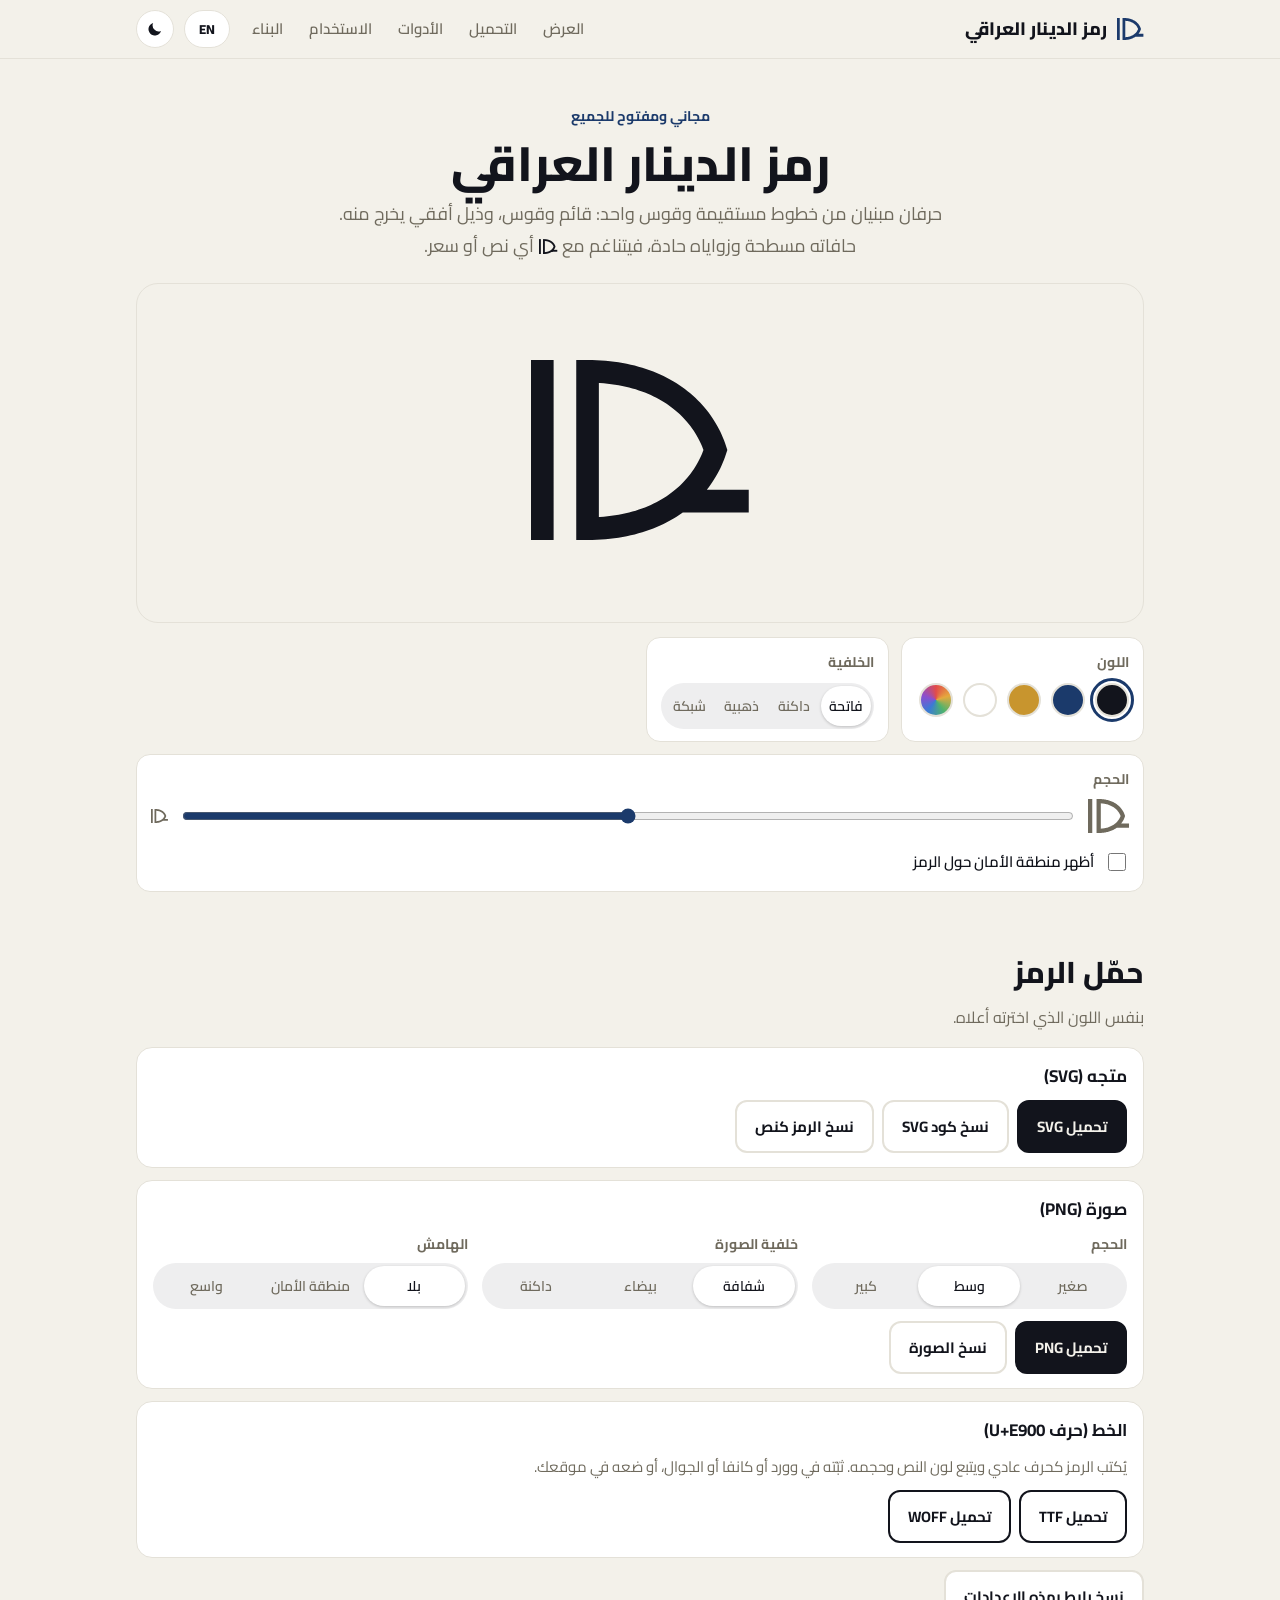
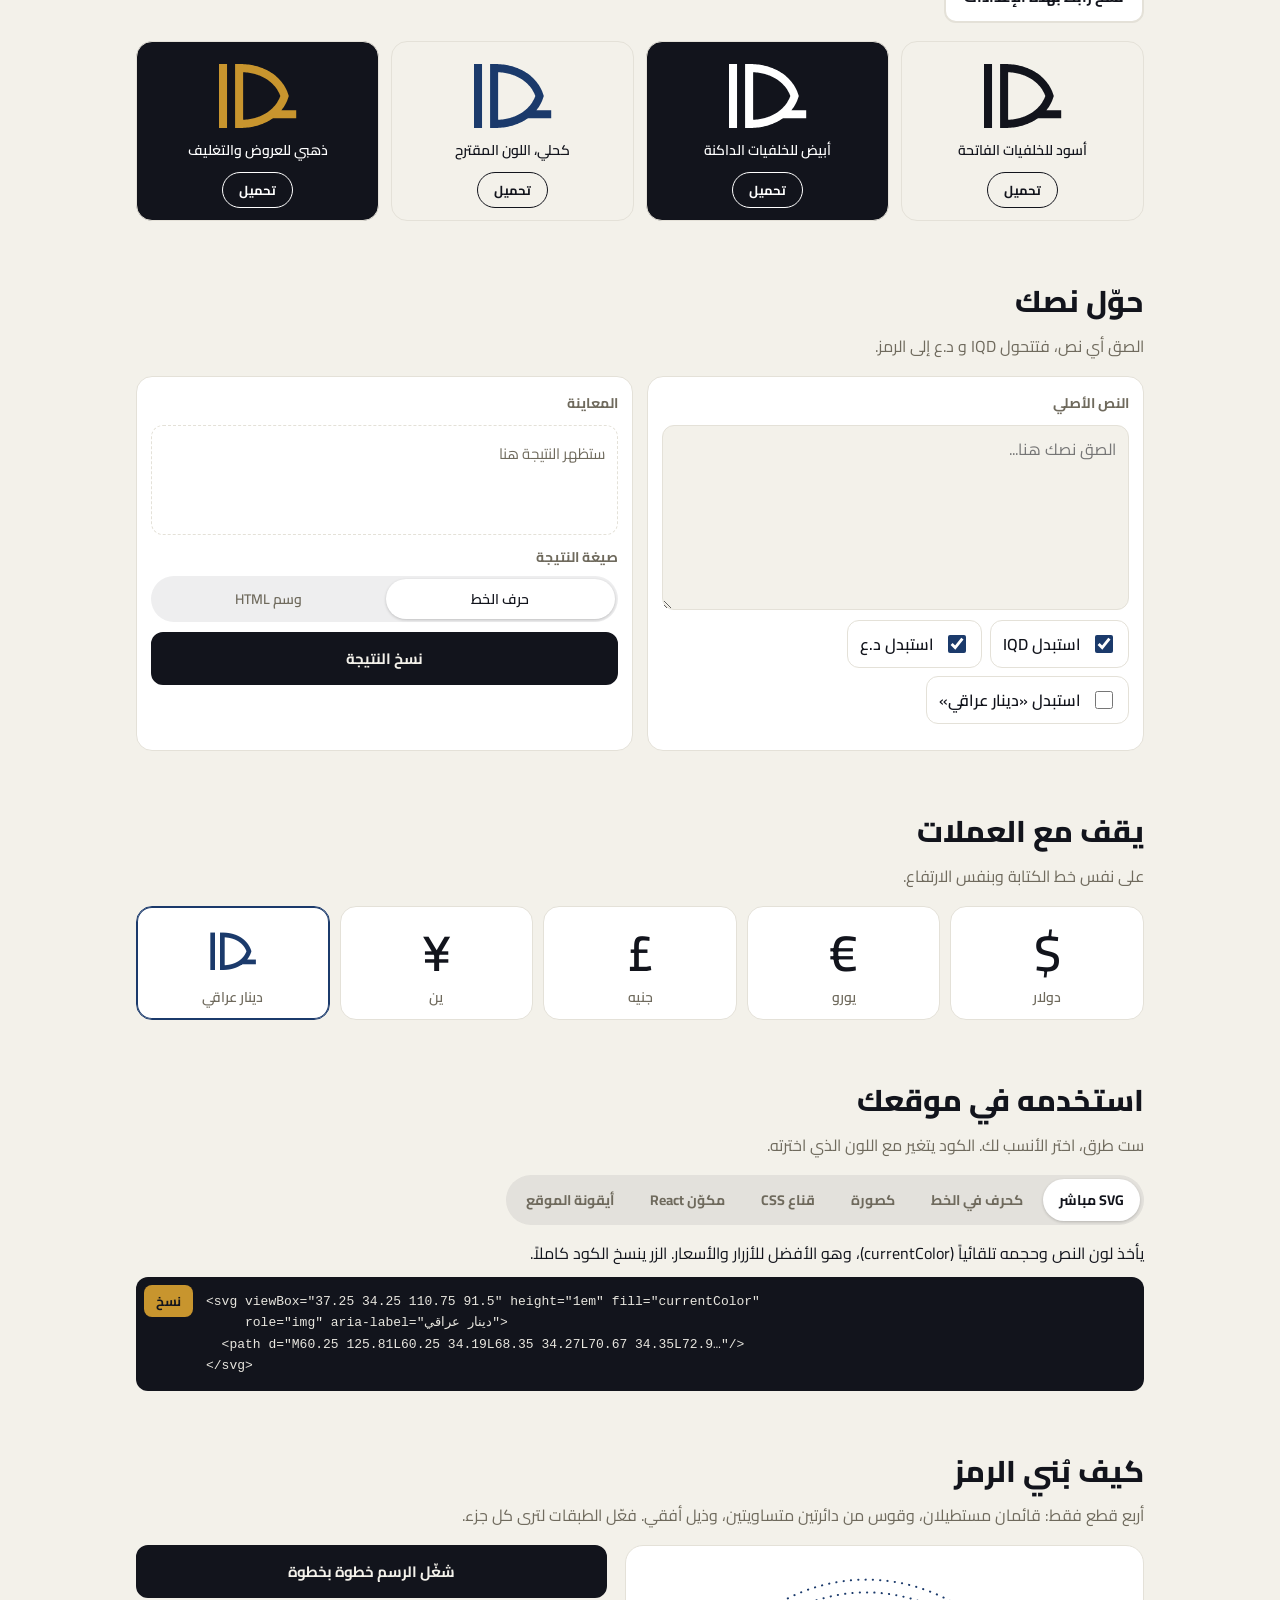
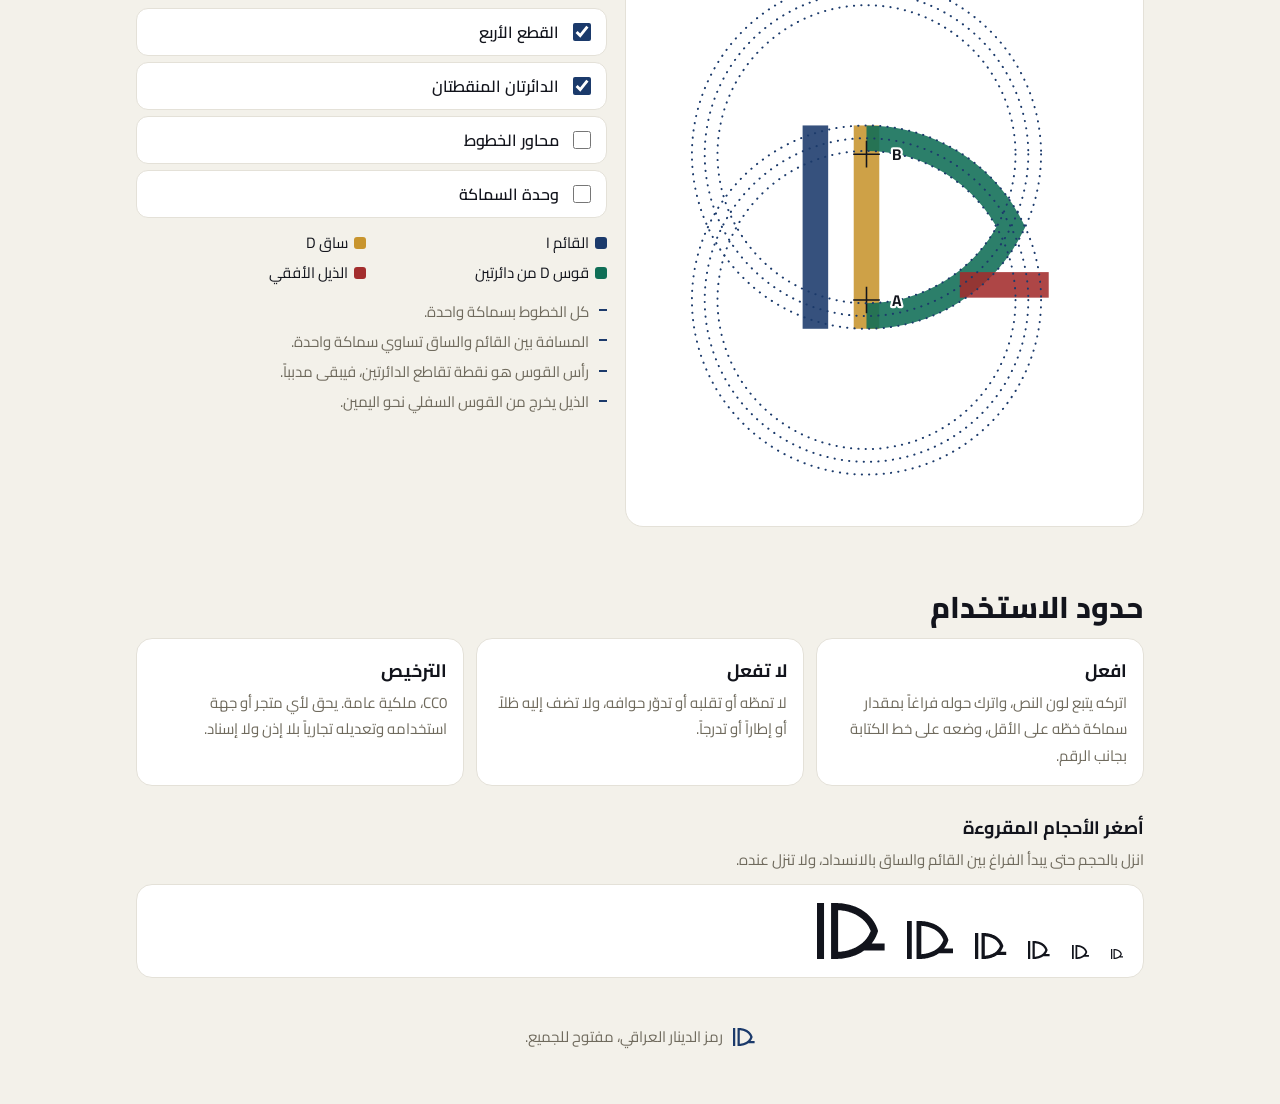
==== commit 84a55553: "Add files via upload" ====
--- a/index.html
+++ b/index.html
@@ -1,94 +1,262 @@
 <!DOCTYPE html>
 <html lang="ar" dir="rtl">
 <head>
-<meta charset="UTF-8" />
+<meta charset="UTF-8">
 <meta name="viewport" content="width=device-width, initial-scale=1, viewport-fit=cover">
-<title>الرمز = د.ع = IQD</title>
-<link href="https://fonts.googleapis.com/css2?family=Cairo:wght@400;500;600;700;800&display=swap" rel="stylesheet">
+<title>رمز الدينار العراقي</title>
+<meta name="description" content="كل ما يخص رمز الدينار العراقي: العرض والألوان والتحميل والخط وأدوات التحويل وطرق الاستخدام وبناؤه الهندسي. مجاني CC0.">
+<meta name="theme-color" content="#1b3a6b">
+<meta property="og:type" content="website">
+<meta property="og:title" content="رمز الدينار العراقي">
+<meta property="og:description" content="رمز مفتوح CC0 للدينار العراقي: SVG وPNG وخط وأدوات استخدام جاهزة.">
+<meta name="twitter:card" content="summary">
+<link rel="icon" type="image/svg+xml" href="data:image/svg+xml,%3Csvg%20xmlns%3D%22http%3A%2F%2Fwww.w3.org%2F2000%2Fsvg%22%20viewBox%3D%2237.25%2034.25%20110.75%2091.5%22%3E%3Cpath%20fill%3D%22%231B3A6B%22%20d%3D%22M60.25%20125.81L60.25%2034.19L68.35%2034.27L70.67%2034.35L72.95%2034.47L75.2%2034.64L77.42%2034.85L79.59%2035.12L81.74%2035.42L83.84%2035.78L85.91%2036.17L87.95%2036.61L89.95%2037.09L91.91%2037.62L93.84%2038.19L95.73%2038.79L97.58%2039.44L99.4%2040.13L101.18%2040.86L102.92%2041.62L104.62%2042.42L106.29%2043.26L107.92%2044.14L109.51%2045.04L111.05%2045.99L112.56%2046.97L114.04%2047.98L115.47%2049.02L116.86%2050.09L118.21%2051.19L119.52%2052.33L120.79%2053.49L122.02%2054.68L123.21%2055.89L124.35%2057.13L125.46%2058.4L126.52%2059.69L127.54%2061L128.52%2062.34L129.46%2063.7L130.35%2065.08L131.21%2066.47L132.02%2067.89L132.78%2069.33L133.51%2070.78L134.19%2072.24L134.83%2073.73L135.42%2075.22L135.97%2076.73L137.06%2080L135.97%2083.27L135.42%2084.78L134.83%2086.27L134.19%2087.76L133.51%2089.22L132.78%2090.67L132.02%2092.11L131.21%2093.53L130.35%2094.92L129.46%2096.3L128.52%2097.66L127.54%2099L126.52%20100.31L125.46%20101.6L124.35%20102.87L123.21%20104.11L122.02%20105.32L120.79%20106.51L119.52%20107.67L118.21%20108.81L116.86%20109.91L115.47%20110.98L114.04%20112.02L112.56%20113.03L111.05%20114.01L109.51%20114.96L107.92%20115.86L106.29%20116.74L104.62%20117.58L102.92%20118.38L101.18%20119.14L99.4%20119.87L97.58%20120.56L95.73%20121.21L93.84%20121.81L91.91%20122.38L89.95%20122.91L87.95%20123.39L85.91%20123.83L83.84%20124.22L81.74%20124.58L79.59%20124.88L77.42%20125.15L75.2%20125.36L72.95%20125.53L70.67%20125.65L68.35%20125.73ZM68.11%20114.23L70.18%20114.16L72.22%20114.05L74.21%20113.9L76.17%20113.71L78.09%20113.48L79.97%20113.21L81.81%20112.9L83.62%20112.56L85.39%20112.18L87.11%20111.76L88.8%20111.31L90.46%20110.82L92.07%20110.3L93.65%20109.75L95.19%20109.17L96.69%20108.55L98.16%20107.91L99.59%20107.24L100.98%20106.54L102.34%20105.81L103.66%20105.05L104.94%20104.27L106.19%20103.47L107.4%20102.63L108.57%20101.78L109.71%20100.9L110.81%20100L111.88%2099.08L112.91%2098.14L113.91%2097.17L114.87%2096.19L115.79%2095.18L116.69%2094.16L117.54%2093.12L118.36%2092.07L119.15%2090.99L119.9%2089.9L120.62%2088.8L121.3%2087.68L121.95%2086.54L122.56%2085.4L123.14%2084.24L123.69%2083.06L124.2%2081.88L124.67%2080.68L125.11%2079.47L124.94%2080L125.11%2080.53L124.67%2079.32L124.2%2078.12L123.69%2076.94L123.14%2075.76L122.56%2074.6L121.95%2073.46L121.3%2072.32L120.62%2071.2L119.9%2070.1L119.15%2069.01L118.36%2067.93L117.54%2066.88L116.69%2065.84L115.79%2064.82L114.87%2063.81L113.91%2062.83L112.91%2061.86L111.88%2060.92L110.81%2060L109.71%2059.1L108.57%2058.22L107.4%2057.37L106.19%2056.53L104.94%2055.73L103.66%2054.95L102.34%2054.19L100.98%2053.46L99.59%2052.76L98.16%2052.09L96.69%2051.45L95.19%2050.83L93.65%2050.25L92.07%2049.7L90.46%2049.18L88.8%2048.69L87.11%2048.24L85.39%2047.82L83.62%2047.44L81.81%2047.1L79.97%2046.79L78.09%2046.52L76.17%2046.29L74.21%2046.1L72.22%2045.95L70.18%2045.84L68.11%2045.77L71.75%2045.81L71.75%20114.19ZM37.25%2034.25L48.75%2034.25L48.75%20125.75L37.25%20125.75ZM118.94%20100.25L148%20100.25L148%20111.75L103.41%20111.75Z%22%2F%3E%3C%2Fsvg%3E">
+<link rel="preconnect" href="https://fonts.googleapis.com">
+<link href="https://fonts.googleapis.com/css2?family=Cairo:wght@400;600;800&display=swap" rel="stylesheet">
 <link rel="stylesheet" href="style.css">
-<link rel="stylesheet" href="iraq-dinar.css">
-<style>
-  *{box-sizing:border-box;}
-  body{margin:0;background:#f3f1ea;padding:24px 14px;font-family:'Iraq Digits','Cairo',sans-serif;min-height:100vh;display:flex;align-items:center;justify-content:center;}
-  .showcase{width:100%;max-width:1000px;margin:0 auto;}
-  h2{text-align:center;font-size:clamp(22px,6vw,30px);font-weight:800;color:#12141C;margin:0 0 4px;}
-  .sub{text-align:center;color:#8A8578;font-size:clamp(15px,4vw,18px);margin:0 0 18px;}
-
-  .group{background:#fff;border:1px solid #E4E1D8;border-radius:16px;padding:20px 14px;margin-bottom:12px;}
-  .group .three{display:flex;align-items:center;justify-content:space-around;gap:8px;}
-  .form{display:flex;flex-direction:column;align-items:center;gap:2px;flex:1;}
-  .form .value{font-weight:800;font-size:clamp(26px,3.4vw,36px);color:#12141C;white-space:nowrap;line-height:1.3;}
-  .form .tag{font-size:15px;color:#8A8578;}
-  .eq{font-size:26px;color:#C8952E;font-weight:800;line-height:1;}
-
-  /* الجوال: كل صيغة في سطر مستقل، مسافات أقل وخط أكبر */
-  @media (max-width:640px){
-    body{padding:14px 10px;}
-    .group{padding:10px 12px;margin-bottom:10px;border-radius:14px;}
-    .group .three{flex-direction:column;gap:0;}
-    .form{flex-direction:row;justify-content:space-between;width:100%;gap:10px;padding:4px 2px;}
-    .form .value{font-size:34px;}
-    .form .tag{font-size:16px;font-weight:600;}
-    .eq{font-size:20px;height:14px;display:flex;align-items:center;}
-  }
-  .dlink{display:block;width:max-content;margin:0 auto 16px;background:#12141C;color:#fff;text-decoration:none;font-weight:800;padding:10px 22px;border-radius:12px;font-size:17px;}
-  .dg{display:inline-flex;direction:ltr;align-items:center;justify-content:center;gap:.1em;}
-  .dg svg{height:.92em;width:.64em;stroke:currentColor;}
-  .dg svg,.dg svg *{stroke-width:4.8px;vector-effect:non-scaling-stroke;}
-  .dg svg.sym{width:1.031em;margin-inline-end:.18em;}
-  .dg .c{font-size:.7em;font-weight:800;line-height:1;align-self:flex-end;margin:0 .02em .1em;}
-</style>
 </head>
 <body>
-
-<div class="showcase">
-  <h2>الرمز = د.ع = IQD</h2>
-  <p class="sub">نفس السعر، ثلاث طرق لكتابته</p>
-    <a class="dlink" href="downloads.html">حمّل الرمز واستخدمه مجاناً</a>
-    <a class="dlink" href="digits.html" style="background:#C8952E;color:#12141C;margin-top:-6px">الأرقام ذات الزوايا ١ – ٩</a>
-    <a class="dlink" href="keyboard.html" style="background:#fff;color:#12141C;border:2px solid #12141C;margin-top:-6px">كيبورد الأرقام والرمز</a>
-
-  <div class="group">
-    <div class="three">
-      <div class="form"><span class="value dg" data-n="150" role="img" aria-label="150 دينار"></span><span class="tag">الرمز</span></div>
-      <span class="eq">=</span>
-      <div class="form"><span class="value">150 د.ع</span><span class="tag">د.ع</span></div>
-      <span class="eq">=</span>
-      <div class="form"><span class="value">150 IQD</span><span class="tag">IQD</span></div>
-    </div>
+<a class="skip" href="#show" data-i18n="skip">انتقل إلى المحتوى</a>
+
+<svg width="0" height="0" style="position:absolute" aria-hidden="true" focusable="false">
+  <symbol id="iqd" viewBox="37.25 34.25 110.75 91.5"><path fill="currentColor" d="M60.25 125.81L60.25 34.19L68.35 34.27L70.67 34.35L72.95 34.47L75.2 34.64L77.42 34.85L79.59 35.12L81.74 35.42L83.84 35.78L85.91 36.17L87.95 36.61L89.95 37.09L91.91 37.62L93.84 38.19L95.73 38.79L97.58 39.44L99.4 40.13L101.18 40.86L102.92 41.62L104.62 42.42L106.29 43.26L107.92 44.14L109.51 45.04L111.05 45.99L112.56 46.97L114.04 47.98L115.47 49.02L116.86 50.09L118.21 51.19L119.52 52.33L120.79 53.49L122.02 54.68L123.21 55.89L124.35 57.13L125.46 58.4L126.52 59.69L127.54 61L128.52 62.34L129.46 63.7L130.35 65.08L131.21 66.47L132.02 67.89L132.78 69.33L133.51 70.78L134.19 72.24L134.83 73.73L135.42 75.22L135.97 76.73L137.06 80L135.97 83.27L135.42 84.78L134.83 86.27L134.19 87.76L133.51 89.22L132.78 90.67L132.02 92.11L131.21 93.53L130.35 94.92L129.46 96.3L128.52 97.66L127.54 99L126.52 100.31L125.46 101.6L124.35 102.87L123.21 104.11L122.02 105.32L120.79 106.51L119.52 107.67L118.21 108.81L116.86 109.91L115.47 110.98L114.04 112.02L112.56 113.03L111.05 114.01L109.51 114.96L107.92 115.86L106.29 116.74L104.62 117.58L102.92 118.38L101.18 119.14L99.4 119.87L97.58 120.56L95.73 121.21L93.84 121.81L91.91 122.38L89.95 122.91L87.95 123.39L85.91 123.83L83.84 124.22L81.74 124.58L79.59 124.88L77.42 125.15L75.2 125.36L72.95 125.53L70.67 125.65L68.35 125.73ZM68.11 114.23L70.18 114.16L72.22 114.05L74.21 113.9L76.17 113.71L78.09 113.48L79.97 113.21L81.81 112.9L83.62 112.56L85.39 112.18L87.11 111.76L88.8 111.31L90.46 110.82L92.07 110.3L93.65 109.75L95.19 109.17L96.69 108.55L98.16 107.91L99.59 107.24L100.98 106.54L102.34 105.81L103.66 105.05L104.94 104.27L106.19 103.47L107.4 102.63L108.57 101.78L109.71 100.9L110.81 100L111.88 99.08L112.91 98.14L113.91 97.17L114.87 96.19L115.79 95.18L116.69 94.16L117.54 93.12L118.36 92.07L119.15 90.99L119.9 89.9L120.62 88.8L121.3 87.68L121.95 86.54L122.56 85.4L123.14 84.24L123.69 83.06L124.2 81.88L124.67 80.68L125.11 79.47L124.94 80L125.11 80.53L124.67 79.32L124.2 78.12L123.69 76.94L123.14 75.76L122.56 74.6L121.95 73.46L121.3 72.32L120.62 71.2L119.9 70.1L119.15 69.01L118.36 67.93L117.54 66.88L116.69 65.84L115.79 64.82L114.87 63.81L113.91 62.83L112.91 61.86L111.88 60.92L110.81 60L109.71 59.1L108.57 58.22L107.4 57.37L106.19 56.53L104.94 55.73L103.66 54.95L102.34 54.19L100.98 53.46L99.59 52.76L98.16 52.09L96.69 51.45L95.19 50.83L93.65 50.25L92.07 49.7L90.46 49.18L88.8 48.69L87.11 48.24L85.39 47.82L83.62 47.44L81.81 47.1L79.97 46.79L78.09 46.52L76.17 46.29L74.21 46.1L72.22 45.95L70.18 45.84L68.11 45.77L71.75 45.81L71.75 114.19ZM37.25 34.25L48.75 34.25L48.75 125.75L37.25 125.75ZM118.94 100.25L148 100.25L148 111.75L103.41 111.75Z"/></symbol>
+</svg>
+
+<header class="top">
+  <div class="wrap top-in">
+    <a class="brand" href="#top" data-i18n-aria="brand" aria-label="رمز الدينار العراقي">
+      <svg class="mark brand-mark" aria-hidden="true"><use href="#iqd"/></svg>
+      <span data-i18n="brand">رمز الدينار العراقي</span>
+    </a>
+    <nav class="nav" data-i18n-aria="navLabel" aria-label="أقسام الصفحة">
+      <a href="#show" data-i18n="nShow">العرض</a>
+      <a href="#get" data-i18n="nGet">التحميل</a>
+      <a href="#tools" data-i18n="nTools">الأدوات</a>
+      <a href="#use" data-i18n="nUse">الاستخدام</a>
+      <a href="#build" data-i18n="nBuild">البناء</a>
+    </nav>
+    <button class="pill-btn" id="langBtn" type="button" data-i18n-aria="langAria" aria-label="تغيير اللغة">EN</button>
+    <button class="icon-btn" id="themeBtn" type="button" data-i18n-aria="themeAria" aria-label="تبديل الوضع الليلي والنهاري">
+      <svg class="ico" id="themeIco" viewBox="0 0 24 24" aria-hidden="true"><path d="M20 14.5A8 8 0 0 1 9.5 4 8.5 8.5 0 1 0 20 14.5z" fill="currentColor"/></svg>
+    </button>
   </div>
-
-  <div class="group">
-    <div class="three">
-      <div class="form"><span class="value dg" data-n="5,000" role="img" aria-label="5,000 دينار"></span><span class="tag">الرمز</span></div>
-      <span class="eq">=</span>
-      <div class="form"><span class="value">5,000 د.ع</span><span class="tag">د.ع</span></div>
-      <span class="eq">=</span>
-      <div class="form"><span class="value">5,000 IQD</span><span class="tag">IQD</span></div>
-    </div>
-  </div>
-
-  <div class="group">
-    <div class="three">
-      <div class="form"><span class="value dg" data-n="25,000" role="img" aria-label="25,000 دينار"></span><span class="tag">الرمز</span></div>
-      <span class="eq">=</span>
-      <div class="form"><span class="value">25,000 د.ع</span><span class="tag">د.ع</span></div>
-      <span class="eq">=</span>
-      <div class="form"><span class="value">25,000 IQD</span><span class="tag">IQD</span></div>
-    </div>
-  </div>
-</div>
-
-<script>
-/* أرقام الزوايا — نفس تصميم digits.html */
-(function(){
-var P={0:'<ellipse cx="30" cy="50" rx="18" ry="38"/>',1:'<path d="M14 30L36 12L36 88"/>',2:'<path d="M12 12L48 12L12 88L48 88"/>',3:'<path d="M12 12L48 12L16 50L48 88L12 88"/>',4:'<path d="M36 12L10 62L36 62M36 12L36 88"/>',5:'<path d="M48 12L12 12L12 48L48 48L48 88L12 88L12 72"/>',6:'<path d="M48 12L12 12L12 88L48 88L48 50L12 50"/>',7:'<path d="M10 12L48 12L20 88M12 52L46 52M8 88L32 88"/>',8:'<path d="M12 12L48 12L12 88L48 88Z"/>',9:'<path d="M48 50L48 12L12 12L12 50L48 50L48 88L12 88L12 64L28 64L28 72"/>'};
-var A='fill="none" preserveAspectRatio="none" stroke-linecap="round" stroke-linejoin="round"';
-var SYM='<svg class="sym" viewBox="23.33 22.59 128.67 114.82" '+A+'><path fill="currentColor" stroke="none" d="M57.2 129L57.2 31L70.8 31.3L75.5 31.6L80 32.1L84.4 32.8L88.6 33.6L92.7 34.7L96.7 35.9L100.5 37.3L104.2 38.8L107.7 40.6L111.1 42.4L114.3 44.4L117.3 46.6L120.2 48.9L122.9 51.3L125.4 53.8L127.8 56.4L130 59.2L132 62L133.8 64.9L135.5 67.9L137 71L138.3 74.1L140.3 80L138.3 85.9L137 89L135.5 92.1L133.8 95.1L132 98L130 100.8L127.8 103.6L125.4 106.2L122.9 108.7L120.2 111.1L117.3 113.4L114.3 115.6L111.1 117.6L107.7 119.4L104.2 121.2L100.5 122.7L96.7 124.1L92.7 125.3L88.6 126.4L84.4 127.2L80 127.9L75.5 128.4L70.8 128.7ZM70.1 111.1L74 110.9L77.7 110.5L81.3 109.9L84.7 109.2L88 108.4L91.1 107.4L94.1 106.3L96.9 105.1L99.6 103.8L102.1 102.4L104.5 100.9L106.7 99.3L108.8 97.7L110.8 95.9L112.7 94.1L114.4 92.2L115.9 90.2L117.4 88.2L118.7 86.1L119.9 84L120.9 81.8L121.8 79.6L121.7 80L121.8 80.4L120.9 78.2L119.9 76L118.7 73.9L117.4 71.8L115.9 69.8L114.4 67.8L112.7 65.9L110.8 64.1L108.8 62.3L106.7 60.7L104.5 59.1L102.1 57.6L99.6 56.2L96.9 54.9L94.1 53.7L91.1 52.6L88 51.6L84.7 50.8L81.3 50.1L77.7 49.5L74 49.1L70.1 48.9L74.8 49L74.8 111ZM27.3 31.2L44.9 31.2L44.9 128.8L27.3 128.8ZM121.6 97.2L148 97.2L148 114.8L96.5 114.8Z"/></svg>';
-document.querySelectorAll('.dg').forEach(function(e){
-  e.innerHTML=SYM+e.dataset.n.split('').map(function(c){return c===','?'<span class="c">,</span>':'<svg viewBox="0 0 60 100" '+A+'>'+P[c]+'</svg>'}).join('');
-});
-})();
-</script>
+</header>
+
+<main id="top">
+
+  <section class="hero wrap" id="show">
+    <p class="eyebrow" data-i18n="eyebrow">مجاني ومفتوح للجميع</p>
+    <h1 data-i18n="brand">رمز الدينار العراقي</h1>
+    <p class="lede" data-i18n-html="lede">حرفان مبنيان من خطوط مستقيمة وقوس واحد: قائم وقوس، وذيل أفقي يخرج منه. حافاته مسطحة وزواياه حادة، فيتناغم مع <span class="iqd" aria-hidden="true">&#xE900;</span> أي نص أو سعر.</p>
+
+    <div class="stage" id="stage" data-bg="paper">
+      <div class="mark-box" id="markBox">
+        <svg class="mark stage-mark" id="stageMark" role="img" data-i18n-aria="markAria" aria-label="رمز الدينار العراقي"><use href="#iqd"/></svg>
+      </div>
+    </div>
+
+    <div class="controls">
+      <div class="ctl">
+        <span class="ctl-label" data-i18n="color">اللون</span>
+        <div class="swatches" id="colorSwatches" role="radiogroup" data-i18n-aria="color" aria-label="اللون">
+          <button type="button" class="sw" role="radio" aria-checked="true"  data-color="#12141C" style="--c:#12141C" data-i18n-aria="cBlack" aria-label="أسود"></button>
+          <button type="button" class="sw" role="radio" aria-checked="false" data-color="#1B3A6B" style="--c:#1B3A6B" data-i18n-aria="cNavy" aria-label="كحلي"></button>
+          <button type="button" class="sw" role="radio" aria-checked="false" data-color="#C8952E" style="--c:#C8952E" data-i18n-aria="cGold" aria-label="ذهبي"></button>
+          <button type="button" class="sw" role="radio" aria-checked="false" data-color="#FFFFFF" style="--c:#FFFFFF" data-i18n-aria="cWhite" aria-label="أبيض"></button>
+          <label class="sw sw-pick" data-i18n-aria="cOther" aria-label="لون آخر"><input type="color" id="colorPick" value="#12141c"></label>
+        </div>
+      </div>
+
+      <div class="ctl">
+        <span class="ctl-label" data-i18n="bg">الخلفية</span>
+        <div class="seg" id="bgSeg" role="radiogroup" data-i18n-aria="bg" aria-label="الخلفية">
+          <button type="button" role="radio" aria-checked="true"  data-bg="paper" data-i18n="bgLight">فاتحة</button>
+          <button type="button" role="radio" aria-checked="false" data-bg="ink"   data-i18n="bgDark">داكنة</button>
+          <button type="button" role="radio" aria-checked="false" data-bg="gold"  data-i18n="bgGold">ذهبية</button>
+          <button type="button" role="radio" aria-checked="false" data-bg="grid"  data-i18n="bgGrid">شبكة</button>
+        </div>
+      </div>
+
+      <div class="ctl ctl-wide">
+        <span class="ctl-label" data-i18n="size">الحجم</span>
+        <div class="size-row">
+          <svg class="mark size-min" aria-hidden="true"><use href="#iqd"/></svg>
+          <input type="range" id="sizeRange" min="40" max="320" value="180" data-i18n-aria="size" aria-label="الحجم">
+          <svg class="mark size-max" aria-hidden="true"><use href="#iqd"/></svg>
+        </div>
+        <label class="chk inline"><input type="checkbox" id="safeChk"><span data-i18n="safe">أظهر منطقة الأمان حول الرمز</span></label>
+      </div>
+    </div>
+  </section>
+
+  <section class="wrap sec" id="get">
+    <h2 data-i18n="getH">حمّل الرمز</h2>
+    <p class="sec-sub" data-i18n="getSub">بنفس اللون الذي اخترته أعلاه.</p>
+
+    <div class="panel-card">
+      <h3 data-i18n="vecH">متجه (SVG)</h3>
+      <div class="actions">
+        <button type="button" class="btn primary" data-act="svg" data-i18n="dlSvg">تحميل SVG</button>
+        <button type="button" class="btn ghost" data-act="copy-svg" data-i18n="cpSvg">نسخ كود SVG</button>
+        <button type="button" class="btn ghost" data-act="copy-char" data-i18n="cpChar">نسخ الرمز كنص</button>
+      </div>
+    </div>
+
+    <div class="panel-card">
+      <h3 data-i18n="pngH">صورة (PNG)</h3>
+      <div class="opts">
+        <div class="opt"><span data-i18n="oSize">الحجم</span>
+          <div class="seg" id="pngSize" role="radiogroup" data-i18n-aria="oSize" aria-label="الحجم">
+            <button type="button" role="radio" aria-checked="false" data-v="256" data-i18n="sS">صغير</button>
+            <button type="button" role="radio" aria-checked="true"  data-v="512" data-i18n="sM">وسط</button>
+            <button type="button" role="radio" aria-checked="false" data-v="1024" data-i18n="sL">كبير</button>
+          </div></div>
+        <div class="opt"><span data-i18n="oBg">خلفية الصورة</span>
+          <div class="seg" id="pngBg" role="radiogroup" data-i18n-aria="oBg" aria-label="خلفية الصورة">
+            <button type="button" role="radio" aria-checked="true"  data-v="none"  data-i18n="bTrans">شفافة</button>
+            <button type="button" role="radio" aria-checked="false" data-v="white" data-i18n="bWhite">بيضاء</button>
+            <button type="button" role="radio" aria-checked="false" data-v="dark"  data-i18n="bDark">داكنة</button>
+          </div></div>
+        <div class="opt"><span data-i18n="oPad">الهامش</span>
+          <div class="seg" id="pngPad" role="radiogroup" data-i18n-aria="oPad" aria-label="الهامش">
+            <button type="button" role="radio" aria-checked="true"  data-v="0" data-i18n="pNone">بلا</button>
+            <button type="button" role="radio" aria-checked="false" data-v="1" data-i18n="pSafe">منطقة الأمان</button>
+            <button type="button" role="radio" aria-checked="false" data-v="3" data-i18n="pWide">واسع</button>
+          </div></div>
+      </div>
+      <div class="actions">
+        <button type="button" class="btn primary" data-act="png" data-i18n="dlPng">تحميل PNG</button>
+        <button type="button" class="btn ghost" data-act="copy-png" data-i18n="cpPng">نسخ الصورة</button>
+      </div>
+    </div>
+
+    <div class="panel-card">
+      <h3 data-i18n="fontH">الخط (حرف U+E900)</h3>
+      <p class="note flat" data-i18n-html="fontNote">يُكتب الرمز كحرف عادي ويتبع لون النص وحجمه. ثبّته في وورد أو كانفا أو الجوال، أو ضعه في موقعك.</p>
+      <div class="actions">
+        <button type="button" class="btn" data-act="font-ttf" data-i18n="dlTtf">تحميل TTF</button>
+        <button type="button" class="btn" data-act="font-woff" data-i18n="dlWoff">تحميل WOFF</button>
+      </div>
+    </div>
+
+    <div class="actions share">
+      <button type="button" class="btn ghost" data-act="copy-link" data-i18n="cpLink">نسخ رابط بهذه الإعدادات</button>
+    </div>
+
+    <div class="tiles" id="tiles">
+      <figure class="tile t-paper"><svg class="mark" style="color:#12141C" aria-hidden="true"><use href="#iqd"/></svg><figcaption data-i18n="tBlack">أسود للخلفيات الفاتحة</figcaption><button type="button" class="mini" data-dl="#12141C" data-name="black" data-i18n="dl">تحميل</button></figure>
+      <figure class="tile t-ink"><svg class="mark" style="color:#FFFFFF" aria-hidden="true"><use href="#iqd"/></svg><figcaption data-i18n="tWhite">أبيض للخلفيات الداكنة</figcaption><button type="button" class="mini" data-dl="#FFFFFF" data-name="white" data-i18n="dl">تحميل</button></figure>
+      <figure class="tile t-paper"><svg class="mark" style="color:#1B3A6B" aria-hidden="true"><use href="#iqd"/></svg><figcaption data-i18n="tNavy">كحلي، اللون المقترح</figcaption><button type="button" class="mini" data-dl="#1B3A6B" data-name="navy" data-i18n="dl">تحميل</button></figure>
+      <figure class="tile t-ink"><svg class="mark" style="color:#C8952E" aria-hidden="true"><use href="#iqd"/></svg><figcaption data-i18n="tGold">ذهبي للعروض والتغليف</figcaption><button type="button" class="mini" data-dl="#C8952E" data-name="gold" data-i18n="dl">تحميل</button></figure>
+    </div>
+  </section>
+
+  <section class="wrap sec" id="tools">
+    <h2 data-i18n="toolsH">حوّل نصك</h2>
+    <p class="sec-sub" data-i18n-html="toolsSub">الصق أي نص، فتتحول IQD و د.ع إلى الرمز.</p>
+
+    <div class="conv">
+      <div class="conv-in">
+        <label class="ctl-label" for="convIn" data-i18n="convIn">النص الأصلي</label>
+        <textarea id="convIn" rows="6" data-i18n-ph="convPh" placeholder="الصق نصك هنا..."></textarea>
+        <div class="layers row">
+          <label class="chk"><input type="checkbox" id="rIqd" checked><span data-i18n-html="rIqd">استبدل IQD</span></label>
+          <label class="chk"><input type="checkbox" id="rDa" checked><span data-i18n-html="rDa">استبدل د.ع</span></label>
+          <label class="chk"><input type="checkbox" id="rName"><span data-i18n="rName">استبدل «دينار عراقي»</span></label>
+        </div>
+      </div>
+      <div class="conv-out">
+        <span class="ctl-label" data-i18n="convPrev">المعاينة</span>
+        <div class="prev" id="convPrev" aria-live="polite"></div>
+        <div class="opt"><span data-i18n="oMode">صيغة النتيجة</span>
+          <div class="seg" id="convMode" role="radiogroup" data-i18n-aria="oMode" aria-label="صيغة النتيجة">
+            <button type="button" role="radio" aria-checked="true"  data-v="char" data-i18n="mChar">حرف الخط</button>
+            <button type="button" role="radio" aria-checked="false" data-v="html" data-i18n="mHtml">وسم HTML</button>
+          </div></div>
+        <button type="button" class="btn primary" id="convCopy" data-i18n="convCopy">نسخ النتيجة</button>
+      </div>
+    </div>
+  </section>
+
+  <section class="wrap sec" id="cur">
+    <h2 data-i18n="curH">يقف مع العملات</h2>
+    <p class="sec-sub" data-i18n="curSub">على نفس خط الكتابة وبنفس الارتفاع.</p>
+    <div class="curs">
+      <div class="cur"><span class="g">$</span><small data-i18n="cUsd">دولار</small></div>
+      <div class="cur"><span class="g">€</span><small data-i18n="cEur">يورو</small></div>
+      <div class="cur"><span class="g">£</span><small data-i18n="cGbp">جنيه</small></div>
+      <div class="cur"><span class="g">¥</span><small data-i18n="cJpy">ين</small></div>
+      <div class="cur hl"><span class="g iqd" aria-hidden="true">&#xE900;</span><small data-i18n="cIqd">دينار عراقي</small></div>
+    </div>
+  </section>
+
+  <section class="wrap sec" id="use">
+    <h2 data-i18n="useH">استخدمه في موقعك</h2>
+    <p class="sec-sub" data-i18n="useSub">ست طرق، اختر الأنسب لك. الكود يتغير مع اللون الذي اخترته.</p>
+    <div class="tabs" id="tabs" role="tablist" data-i18n-aria="useH" aria-label="طرق الاستخدام"></div>
+    <div id="tabPanels"></div>
+  </section>
+
+  <section class="wrap sec" id="build">
+    <h2 data-i18n="buildH">كيف بُني الرمز</h2>
+    <p class="sec-sub" data-i18n="buildSub">أربع قطع فقط: قائمان مستطيلان، وقوس من دائرتين متساويتين، وذيل أفقي. فعّل الطبقات لترى كل جزء.</p>
+
+    <div class="build">
+      <div class="build-fig">
+        <svg id="buildSvg" viewBox="-22 -42 192 252" role="img" data-i18n-aria="buildAria" aria-label="مخطط بناء الرمز"></svg>
+      </div>
+      <div class="build-side">
+        <button type="button" class="btn primary wide" id="playBtn" data-i18n="play">شغّل الرسم خطوة بخطوة</button>
+        <div class="layers" id="layers">
+          <label class="chk"><input type="checkbox" data-layer="parts" checked><span data-i18n="lParts">القطع الأربع</span></label>
+          <label class="chk"><input type="checkbox" data-layer="circles" checked><span data-i18n="lCircles">الدائرتان المنقطتان</span></label>
+          <label class="chk"><input type="checkbox" data-layer="axes"><span data-i18n="lAxes">محاور الخطوط</span></label>
+          <label class="chk"><input type="checkbox" data-layer="grid"><span data-i18n="lGrid">وحدة السماكة</span></label>
+        </div>
+        <ul class="legend">
+          <li><i class="dot d1"></i><span data-i18n="gI">القائم I</span></li>
+          <li><i class="dot d2"></i><span data-i18n="gStem">ساق D</span></li>
+          <li><i class="dot d3"></i><span data-i18n="gBowl">قوس D من دائرتين</span></li>
+          <li><i class="dot d4"></i><span data-i18n="gTail">الذيل الأفقي</span></li>
+        </ul>
+        <ul class="rules">
+          <li data-i18n="r1">كل الخطوط بسماكة واحدة.</li>
+          <li data-i18n="r2">المسافة بين القائم والساق تساوي سماكة واحدة.</li>
+          <li data-i18n="r3">رأس القوس هو نقطة تقاطع الدائرتين، فيبقى مدبباً.</li>
+          <li data-i18n="r4">الذيل يخرج من القوس السفلي نحو اليمين.</li>
+        </ul>
+      </div>
+    </div>
+  </section>
+
+  <section class="wrap sec" id="rules">
+    <h2 data-i18n="rulesH">حدود الاستخدام</h2>
+    <div class="cards">
+      <div class="card"><h3 data-i18n="doH">افعل</h3><p data-i18n="doP">اتركه يتبع لون النص، واترك حوله فراغاً بمقدار سماكة خطّه على الأقل، وضعه على خط الكتابة بجانب الرقم.</p></div>
+      <div class="card"><h3 data-i18n="dontH">لا تفعل</h3><p data-i18n="dontP">لا تمطّه أو تقلبه أو تدوّر حوافه، ولا تضف إليه ظلاً أو إطاراً أو تدرجاً.</p></div>
+      <div class="card"><h3 data-i18n="licH">الترخيص</h3><p data-i18n="licP">CC0، ملكية عامة. يحق لأي متجر أو جهة استخدامه وتعديله تجارياً بلا إذن ولا إسناد.</p></div>
+    </div>
+
+    <h3 class="sub-h" data-i18n="minH">أصغر الأحجام المقروءة</h3>
+    <p class="note flat" data-i18n="minP">انزل بالحجم حتى يبدأ الفراغ بين القائم والساق بالانسداد، ولا تنزل عنده.</p>
+    <div class="mins" aria-hidden="true">
+      <svg class="mark" style="height:10px"><use href="#iqd"/></svg>
+      <svg class="mark" style="height:14px"><use href="#iqd"/></svg>
+      <svg class="mark" style="height:18px"><use href="#iqd"/></svg>
+      <svg class="mark" style="height:26px"><use href="#iqd"/></svg>
+      <svg class="mark" style="height:38px"><use href="#iqd"/></svg>
+      <svg class="mark" style="height:56px"><use href="#iqd"/></svg>
+    </div>
+  </section>
+
+</main>
+
+<footer class="foot wrap">
+  <svg class="mark" aria-hidden="true"><use href="#iqd"/></svg>
+  <span data-i18n="foot">رمز الدينار العراقي، مفتوح للجميع.</span>
+</footer>
+
+<div class="toast" id="toast" role="status" aria-live="polite"></div>
+<script src="script.js"></script>
 </body>
 </html>
--- a/style.css
+++ b/style.css
@@ -1,267 +1,206 @@
+/* رمز الدينار العراقي: صفحة الرمز فقط. CC0 */
+
+/* خط الرمز: الحرف U+E900 (مضمّن في الملف، بدون أي ملف خارجي) */
+@font-face{
+  font-family:"IQD Symbol";
+  src:url("[data-uri]") format("woff");
+  font-weight:400;font-style:normal;font-display:swap;
+  unicode-range:U+E900;
+}
+.iqd{font-family:"IQD Symbol",sans-serif;font-style:normal;font-weight:400;line-height:1}
+
 :root{
-  --bg:#FFFFFF; --ink:#12141C; --card:#F5F6F8; --line:#E1E4E9; --muted:#6B7280;
-  --surface:#FFFFFF; --onyx:#0E1116; --err:#B3261E; --ok:#1F7A4D;
-  --moss:#1B3A6B; --moss-dark:#12294D; /* كحلي (navy) كلون أساسي */
-  --silver:#AAB1BC; --silver-dark:#888F99; /* فضي معدني */
-  --btn-border:#0E1116; /* إطار أسود بارز على الأزرار في الوضع النهاري */
-}
-[data-theme="dark"]{
-  --bg:#0A0D13; --ink:#EDEFF3; --card:#11151E; --line:#232838; --muted:#8B93A1;
-  --surface:#141826; --onyx:#0E1116; --err:#E5534B; --ok:#3FA872;
-  --moss:#5C8AE6; --moss-dark:#4472CE;
-  --silver:#C7CCD3; --silver-dark:#9AA1AB;
-  --btn-border:#FFFFFF; /* إطار أبيض بارز على الأزرار في الوضع الليلي */
-}
-.currency-fallback{display:none;}
-/* رمز الدينار: ارتفاعه = ارتفاع الأرقام (0.72em) ويجلس على خط الأساس،
-   وعرضه محسوب من نسبة الرمز (110.75:91.5) حتى لا يتشوّه */
-.currency-icon{
-  display:inline-block;
-  height:0.72em;width:0.871em;
-  background-color:currentColor;
-  -webkit-mask-image:url("currency-logo-exact.svg");
-  mask-image:url("currency-logo-exact.svg");
-  -webkit-mask-repeat:no-repeat;mask-repeat:no-repeat;
-  -webkit-mask-size:100% 100%;mask-size:100% 100%;
-  vertical-align:baseline;
-}
-
-*{box-sizing:border-box;}
-body{margin:0;background:var(--bg);color:var(--ink);font-family:'Iraq Digits','Cairo',sans-serif;-webkit-font-smoothing:antialiased;transition:background .25s ease, color .25s ease;}
-.display{font-family:'Iraq Digits','Poppins','Cairo',sans-serif;font-weight:800;letter-spacing:.03em;}
-
-/* عرض الواجهة يتكيّف تلقائيًا: 50% من الشاشة على الأجهزة الكبيرة (حاسوب/تابلت أفقي)،
-   و100% على الجوال حتى يبقى قابلاً للاستخدام على شاشة صغيرة */
-.wrap{width:100%;max-width:1100px;margin:0 auto;padding:0 20px 100px;}
-@media (min-width:900px){ .wrap{width:50%;} }
-
-@keyframes fadeUp{from{opacity:0;transform:translateY(16px);}to{opacity:1;transform:translateY(0);}}
-@keyframes fadeIn{from{opacity:0;}to{opacity:1;}}
-
-header.hero{
-  text-align:center;padding:56px 0 44px;position:relative;overflow:hidden;
-  background:
-    repeating-linear-gradient(135deg, rgba(27,58,107,.07) 0 2px, transparent 2px 26px),
-    radial-gradient(ellipse at 50% 0%, var(--card) 0%, transparent 65%);
-  animation:fadeIn .5s ease;
-}
-.brand-row{display:flex;align-items:center;justify-content:center;gap:16px;margin-bottom:10px;animation:fadeUp .6s ease both;}
-.logo-img{
-  width:56px;height:56px;display:block;object-fit:cover;
-  border-radius:0;border:none;background:transparent;
-  filter:drop-shadow(0 6px 14px rgba(14,17,22,.3));
-}
-h1.brand{font-size:clamp(26px,7vw,46px);margin:0;line-height:1;color:var(--ink);position:relative;top:-2px;direction:ltr;white-space:nowrap;}
-.eyebrow{
-  display:inline-block;font-family:'Iraq Digits','Cairo',sans-serif;font-size:15px;font-weight:700;color:var(--moss);
-  margin:0 0 16px;letter-spacing:0;animation:fadeUp .6s .05s ease both;
-}
-.lede{max-width:440px;margin:0 auto;color:var(--muted);line-height:1.9;animation:fadeUp .6s .1s ease both;}
-.contact-label{
-  display:block;font-family:'Iraq Digits','Cairo',sans-serif;font-size:13px;font-weight:600;color:var(--muted);
-  margin-top:24px;animation:fadeUp .6s .13s ease both;
-}
-.contact-row{display:flex;gap:14px;justify-content:center;margin-top:12px;animation:fadeUp .6s .15s ease both;}
-.social-btn{
-  width:46px;height:46px;border-radius:50%;background:var(--onyx);color:#fff;
-  display:flex;align-items:center;justify-content:center;
-  border:2px solid var(--btn-border);transition:transform .25s cubic-bezier(.2,.8,.2,1), background .25s, box-shadow .25s;
-  box-shadow:0 6px 16px rgba(14,17,22,.2);
-}
-.social-btn:hover{background:var(--moss);transform:translateY(-3px);box-shadow:0 10px 22px rgba(27,58,107,.35);}
-
-.grid{display:grid;grid-template-columns:repeat(auto-fit,minmax(230px,1fr));gap:24px;align-items:stretch;}
-.card{
-  background:var(--card);border:1px solid var(--line);border-radius:16px 16px 0 0;overflow:hidden;
-  display:flex;flex-direction:column;
-  transition:transform .3s cubic-bezier(.2,.8,.2,1), box-shadow .3s, border-color .3s;
-  animation:fadeUp .5s ease both;
-}
-.card:hover{transform:translateY(-6px);box-shadow:0 16px 30px rgba(14,17,22,.14);border-color:var(--moss);}
-.card .img{aspect-ratio:1;background:var(--bg);overflow:hidden;display:flex;align-items:center;justify-content:center;color:var(--silver);font-size:34px;position:relative;}
-.card .img img{width:100%;height:100%;object-fit:cover;transition:transform .45s cubic-bezier(.2,.8,.2,1);}
-.card:hover .img img{transform:scale(1.07) rotate(.3deg);}
-.card .body{padding:14px;display:flex;align-items:center;gap:12px;flex:1 1 auto;}
-.seal{
-  width:72px;height:72px;border-radius:50%;background:var(--onyx);color:#FFFFFF;
-  display:flex;align-items:center;justify-content:center;flex-shrink:0;
-  border:2px dashed var(--silver);font-size:14px;font-weight:700;text-align:center;
-  padding:2px;line-height:1.2;
-}
-.seal .currency-icon{
-  width:1.029em;height:0.85em;
-  background-color:#FFFFFF;
-  vertical-align:middle;
-}
-.card .info{flex:1;min-width:0;}
-.card h3{margin:0;font-size:17px;font-weight:600;white-space:nowrap;overflow:hidden;text-overflow:ellipsis;}
-.card p{margin:2px 0 0;font-size:12px;color:var(--muted);display:-webkit-box;-webkit-line-clamp:2;-webkit-box-orient:vertical;overflow:hidden;line-height:1.5;max-height:3em;}
-
-.color-row{display:flex;flex-wrap:wrap;gap:8px;padding:12px 14px 0;}
-.color-dot{
-  width:26px;height:26px;border-radius:50%;border:2px solid var(--line);cursor:pointer;padding:0;
-  transition:transform .15s, border-color .15s;box-shadow:0 1px 3px rgba(0,0,0,.15);
-}
-.color-dot:hover{transform:scale(1.12);}
-.color-dot.active{border-color:var(--moss);box-shadow:0 0 0 2px var(--surface), 0 0 0 4px var(--moss);}
-
-.size-row{display:flex;flex-wrap:wrap;gap:6px;padding:10px 14px 0;}
-.size-chip{
-  border:1px solid var(--line);background:var(--surface);color:var(--ink);min-width:36px;
-  padding:6px 10px;border-radius:8px;font-size:12px;font-weight:700;cursor:pointer;
-  font-family:'Iraq Digits','Cairo',sans-serif;transition:background .2s, color .2s, border-color .2s;
-}
-.size-chip:hover{border-color:var(--moss);}
-.size-chip.active{background:var(--onyx);color:#FFFFFF;border-color:var(--onyx);}
-
-.rotate-badge{
-  position:absolute;bottom:8px;inset-inline-start:8px;background:rgba(14,17,22,.72);color:#fff;
-  font-size:10px;font-weight:700;padding:4px 9px;border-radius:999px;pointer-events:none;
-  backdrop-filter:blur(2px);
-}
-.book-btn{
-  display:block;width:100%;border:2px solid var(--btn-border);padding:13px;font-weight:700;font-size:14px;
-  background:var(--onyx);color:#FFFFFF;cursor:pointer;letter-spacing:.02em;font-family:'Iraq Digits','Cairo',sans-serif;
-  transition:background .25s;border-radius:12px;-webkit-appearance:none;appearance:none;
-}
-.book-btn:hover{background:var(--moss);}
-.fab{
-  position:fixed;bottom:20px;left:20px;width:44px;height:44px;border-radius:50%;
-  background:var(--onyx);color:#FFFFFF;display:flex;align-items:center;justify-content:center;
-  cursor:pointer;box-shadow:0 4px 14px rgba(0,0,0,.3);border:2px solid var(--btn-border);transition:transform .25s, background .25s;
-  z-index:40;
-}
-.fab:hover{transform:scale(1.08) rotate(-6deg);background:var(--moss-dark);}
-
-/* زر الوضع الليلي/النهاري — تفضيل شخصي محفوظ في هذا المتصفح فقط، لا يؤثر على أي مستخدم آخر */
-.theme-toggle{
-  position:fixed;bottom:20px;right:20px;width:44px;height:44px;border-radius:50%;
-  background:var(--surface);color:var(--ink);border:2px solid var(--btn-border);
-  display:flex;align-items:center;justify-content:center;cursor:pointer;font-size:18px;
-  box-shadow:0 4px 14px rgba(0,0,0,.15);transition:transform .25s, background .25s;z-index:40;
-}
-.theme-toggle:hover{transform:scale(1.08) rotate(-8deg);}
-
-.empty{text-align:center;padding:80px 0;color:var(--muted);}
-
-.modal-bg{position:fixed;inset:0;background:rgba(6,7,10,.6);display:none;align-items:center;justify-content:center;z-index:50;padding:16px;backdrop-filter:blur(2px);}
-.modal-bg.open{display:flex;animation:fadeIn .2s ease;}
-.modal{background:var(--surface);color:var(--ink);width:100%;max-width:420px;border-radius:22px;padding:24px;max-height:90vh;overflow:auto;animation:fadeUp .3s cubic-bezier(.2,.8,.2,1);box-shadow:0 30px 60px rgba(0,0,0,.35);}
-.modal h2{margin:0 0 16px;font-size:20px;}
-.modal .row{display:flex;justify-content:space-between;align-items:center;margin-bottom:16px;}
-.close-x{background:none;border:0;cursor:pointer;color:var(--muted);font-size:20px;transition:color .2s;}
-.close-x:hover{color:var(--err);}
-.product-preview{display:flex;align-items:center;gap:12px;background:var(--card);border-radius:12px;padding:10px;margin-bottom:20px;}
-.product-preview img{width:56px;height:56px;border-radius:10px;object-fit:cover;}
-.product-preview .ph{width:56px;height:56px;border-radius:10px;background:var(--line);}
-.qty-row{display:flex;align-items:center;justify-content:space-between;margin-bottom:18px;}
-.qty-ctl{display:flex;align-items:center;gap:12px;}
-.qty-ctl button{width:30px;height:30px;border-radius:50%;border:2px solid var(--btn-border);background:var(--onyx);color:#fff;cursor:pointer;font-size:16px;transition:background .2s;}
-.qty-ctl button:hover{background:var(--moss);}
-.field{margin-bottom:12px;}
-.field .box{display:flex;align-items:center;gap:8px;background:var(--surface);border:1px solid var(--line);border-radius:12px;padding:11px 14px;transition:border-color .2s;}
-.field .box:focus-within{border-color:var(--moss);}
-.field input, .field textarea{border:0;outline:0;background:transparent;flex:1;font-family:'Iraq Digits','Cairo',sans-serif;font-size:14px;color:var(--ink);}
-.field .err{color:var(--err);font-size:12px;margin:4px 4px 0;}
-.suggest-list{position:absolute;z-index:5;left:0;right:0;background:var(--surface);border:1px solid var(--line);border-radius:12px;margin-top:4px;max-height:190px;overflow:auto;box-shadow:0 8px 20px rgba(0,0,0,.15);}
-.suggest-list button{display:block;width:100%;text-align:right;padding:10px 14px;border:0;background:none;cursor:pointer;font-family:'Iraq Digits','Cairo',sans-serif;font-size:13px;color:var(--ink);}
-.suggest-list button:hover{background:var(--card);}
-.street-chips{display:flex;flex-wrap:wrap;gap:6px;margin:-6px 0 14px;}
-.street-chip{border:1px solid var(--line);background:var(--card);color:var(--moss);padding:6px 13px;border-radius:999px;font-size:12px;cursor:pointer;font-family:'Iraq Digits','Cairo',sans-serif;transition:background .2s;}
-.street-chip:hover{background:var(--line);}
-.total-row{display:flex;justify-content:space-between;padding:0 2px;margin:18px 0 14px;font-weight:700;}
-.primary-btn{
-  width:100%;border:2px solid var(--btn-border);padding:14px;border-radius:12px;background:var(--onyx);color:#FFFFFF;
-  font-weight:700;cursor:pointer;font-family:'Iraq Digits','Cairo',sans-serif;font-size:15px;
-  transition:background .25s, transform .15s;
-}
-.primary-btn:hover:not(:disabled){background:var(--moss);}
-.primary-btn:active:not(:disabled){transform:scale(.98);}
-.primary-btn:disabled{opacity:.6;cursor:default;}
-.dark-btn{width:100%;border:2px solid var(--btn-border);padding:12px;border-radius:12px;background:var(--onyx);color:#FFFFFF;font-weight:700;cursor:pointer;font-family:'Iraq Digits','Cairo',sans-serif;font-size:14px;transition:background .25s;}
-.dark-btn:hover:not(:disabled){background:var(--moss-dark);}
-.dark-btn:disabled{opacity:.6;cursor:default;}
-.ghost-btn{width:100%;border:2px solid var(--line);padding:12px;background:none;color:var(--muted);cursor:pointer;font-family:'Iraq Digits','Cairo',sans-serif;font-size:14px;transition:color .2s, border-color .2s;}
-.ghost-btn:hover{color:var(--err);border-color:var(--err);}
-.toast{position:fixed;bottom:20px;left:50%;transform:translateX(-50%);background:var(--onyx);color:#FFFFFF;padding:12px 22px;border-radius:999px;font-size:14px;z-index:60;box-shadow:0 4px 14px rgba(0,0,0,.35);animation:toastIn .3s ease;}
-.toast.err{background:var(--err);}
-@keyframes toastIn{from{opacity:0;transform:translateX(-50%) translateY(10px);}to{opacity:1;transform:translateX(-50%) translateY(0);}}
-
-/* admin */
-.admin-header{display:flex;justify-content:space-between;align-items:center;padding:32px 0 22px;animation:fadeUp .4s ease both;flex-wrap:wrap;gap:10px;}
-.role-badge{display:inline-block;font-size:11px;font-weight:700;padding:3px 10px;border-radius:999px;background:var(--card);border:1px solid var(--line);color:var(--muted);margin-inline-start:8px;}
-.tabs{display:flex;gap:4px;background:var(--card);border:1px solid var(--line);border-radius:999px;padding:4px;margin-bottom:24px;animation:fadeUp .45s .05s ease both;flex-wrap:wrap;}
-.tab{flex:1;text-align:center;padding:10px;border-radius:999px;font-size:12px;font-weight:700;cursor:pointer;border:0;background:none;color:var(--muted);font-family:'Iraq Digits','Cairo',sans-serif;transition:background .2s, color .2s;white-space:nowrap;}
-.tab.active{background:var(--onyx);color:#FFFFFF;}
-.panel{background:var(--card);border:1px solid var(--line);border-radius:16px;padding:20px;margin-bottom:20px;animation:fadeUp .4s ease both;}
-.panel h3{margin:0 0 14px;}
-.upload-box{aspect-ratio:16/9;border:2px dashed var(--line);border-radius:12px;display:flex;align-items:center;justify-content:center;cursor:pointer;background:var(--surface);overflow:hidden;color:var(--muted);margin-bottom:6px;font-family:'Iraq Digits','Cairo',sans-serif;font-size:14px;transition:border-color .2s;position:relative;}
-.upload-box:hover{border-color:var(--moss);}
-.upload-box img{width:100%;height:100%;object-fit:cover;user-select:none;-webkit-user-drag:none;}
-
-.color-builder{background:var(--surface);border:1px solid var(--line);border-radius:12px;padding:14px;margin-bottom:10px;}
-.color-builder-row{display:flex;align-items:center;gap:10px;margin-bottom:8px;}
-.color-builder-row input[type="color"]{width:44px;height:44px;border:1px solid var(--line);border-radius:10px;padding:2px;background:var(--surface);cursor:pointer;flex-shrink:0;}
-.color-thumbs{display:flex;flex-wrap:wrap;gap:10px;}
-.color-thumb{position:relative;width:64px;text-align:center;font-size:10px;color:var(--muted);}
-.color-thumb img{width:64px;height:64px;object-fit:cover;border-radius:10px;border:1px solid var(--line);display:block;}
-.color-thumb-dot{display:inline-block;width:10px;height:10px;border-radius:50%;border:1px solid var(--line);vertical-align:middle;margin-inline-end:3px;}
-.color-thumb-name{display:block;white-space:nowrap;overflow:hidden;text-overflow:ellipsis;margin-top:2px;}
-.color-thumb button{
-  position:absolute;top:-6px;left:-6px;width:20px;height:20px;border-radius:50%;
-  background:var(--err);color:#fff;border:2px solid var(--surface);cursor:pointer;font-size:11px;
-  display:flex;align-items:center;justify-content:center;padding:0;
-}
-.plain-input, .plain-textarea{width:100%;padding:11px 14px;border-radius:12px;border:1px solid var(--line);font-family:'Iraq Digits','Cairo',sans-serif;font-size:14px;margin-bottom:10px;outline:0;background:var(--surface);color:var(--ink);transition:border-color .2s;}
-.plain-input:focus, .plain-textarea:focus{border-color:var(--moss);}
-.plain-textarea{resize:none;}
-.prod-row{display:flex;align-items:center;gap:12px;background:var(--surface);border:1px solid var(--line);border-radius:12px;padding:10px;margin-bottom:10px;transition:box-shadow .2s;}
-.prod-row:hover{box-shadow:0 6px 16px rgba(14,17,22,.1);}
-.prod-row img, .prod-row .ph{width:48px;height:48px;border-radius:10px;object-fit:cover;background:var(--bg);}
-.prod-row .info{flex:1;min-width:0;}
-.prod-row h4{margin:0;font-size:14px;white-space:nowrap;overflow:hidden;text-overflow:ellipsis;}
-.prod-row p{margin:2px 0 0;font-size:12px;color:var(--muted);}
-.del-btn{background:none;border:0;color:var(--err);cursor:pointer;padding:8px;font-size:16px;transition:transform .15s;}
-.del-btn:hover{transform:scale(1.15);}
-
-.order-card{background:var(--surface);border:1px solid var(--line);border-radius:12px;padding:14px;margin-bottom:10px;transition:box-shadow .2s;}
-.order-card:hover{box-shadow:0 6px 16px rgba(14,17,22,.1);}
-.order-top{display:flex;align-items:center;gap:10px;margin-bottom:8px;}
-.order-top img, .order-top .ph{width:44px;height:44px;border-radius:10px;object-fit:cover;background:var(--bg);}
-.order-details{font-size:12px;color:var(--muted);border-top:1px solid var(--line);padding-top:8px;line-height:1.9;}
-
-.order-actions{display:flex;flex-wrap:wrap;gap:8px;margin-top:12px;}
-.order-actions button{
-  flex:1 1 auto;min-width:100px;border:2px solid var(--btn-border);padding:9px 10px;border-radius:10px;
-  font-size:12px;font-weight:700;cursor:pointer;font-family:'Iraq Digits','Cairo',sans-serif;
-  transition:transform .15s, opacity .2s, filter .2s;color:#fff;
-}
-.order-actions button:hover:not(:disabled){filter:brightness(1.1);}
-.order-actions button:active:not(:disabled){transform:scale(.97);}
-.order-actions button:disabled{opacity:.55;cursor:default;}
-.btn-cancel{background:var(--err);}
-.btn-confirm{background:var(--ok);}
-.btn-whatsapp{background:#25D366;}
-.btn-instagram{background:linear-gradient(135deg,#4f5bd5,#962fbf,#d62976,#fa7e1e);}
-.btn-alwaseet{background:var(--moss);}
-.btn-delete{background:transparent;color:var(--err);border:2px solid var(--err) !important;}
-
-.login-wrap{min-height:100vh;display:flex;align-items:center;justify-content:center;padding:24px;background:radial-gradient(ellipse at 50% 0%, var(--card) 0%, transparent 65%);}
-.login-card{width:100%;max-width:360px;background:var(--surface);border:1px solid var(--line);border-radius:22px;padding:32px;box-shadow:0 20px 50px rgba(14,17,22,.12);animation:fadeUp .4s ease both;}
-.center{text-align:center;}
-.hint{font-size:12px;color:var(--muted);margin:6px 0 20px;}
-.spinner{width:26px;height:26px;border-radius:50%;border:3px solid var(--line);border-top-color:var(--moss);animation:spin .7s linear infinite;margin:0 auto;}
-@keyframes spin{to{transform:rotate(360deg);}}
-.loading-page{min-height:100vh;display:flex;flex-direction:column;align-items:center;justify-content:center;gap:12px;color:var(--muted);background:var(--bg);}
-.staff-row{display:flex;align-items:center;gap:12px;background:var(--surface);border:1px solid var(--line);border-radius:12px;padding:12px;margin-bottom:10px;transition:box-shadow .2s;}
-.staff-row:hover{box-shadow:0 6px 16px rgba(14,17,22,.1);}
-.staff-row .info{flex:1;min-width:0;}
-.staff-row h4{margin:0;font-size:14px;}
-.staff-row p{margin:2px 0 0;font-size:12px;color:var(--muted);}
-
-.grid .card:nth-child(1){animation-delay:.03s;}
-.grid .card:nth-child(2){animation-delay:.08s;}
-.grid .card:nth-child(3){animation-delay:.13s;}
-.grid .card:nth-child(4){animation-delay:.18s;}
-.grid .card:nth-child(5){animation-delay:.23s;}
-.grid .card:nth-child(6){animation-delay:.28s;}
+  --bg:#f3f1ea; --surface:#ffffff; --ink:#12141c; --muted:#6f6a5d; --line:#e4e1d8;
+  --navy:#1b3a6b; --gold:#c8952e; --accent:#1b3a6b; --on-accent:#ffffff;
+  --paper:#f3f1ea; --stage-ink:#12141c;
+  --c1:#1b3a6b; --c2:#c8952e; --c3:#0f6e56; --c4:#a32d2d;
+  --radius:14px;
+}
+:root[data-theme="dark"]{
+  --bg:#0c0e14; --surface:#151926; --ink:#edeff3; --muted:#9aa1ab; --line:#262c3d;
+  --accent:#8fb0f0; --on-accent:#0c0e14;
+  --paper:#f3f1ea;
+  --c1:#8fb0f0; --c2:#e0b45a; --c3:#4cc29a; --c4:#ef8a8a;
+}
+@media (prefers-color-scheme:dark){
+  :root:not([data-theme="light"]){
+    --bg:#0c0e14; --surface:#151926; --ink:#edeff3; --muted:#9aa1ab; --line:#262c3d;
+    --accent:#8fb0f0; --on-accent:#0c0e14;
+    --c1:#8fb0f0; --c2:#e0b45a; --c3:#4cc29a; --c4:#ef8a8a;
+  }
+}
+
+*{box-sizing:border-box}
+html{scroll-behavior:smooth;-webkit-text-size-adjust:100%}
+body{margin:0;background:var(--bg);color:var(--ink);font-family:"Cairo",system-ui,"Segoe UI",Tahoma,sans-serif;line-height:1.75;-webkit-font-smoothing:antialiased}
+.wrap{max-width:1040px;margin:0 auto;padding:0 16px}
+a{color:inherit}
+code{font-family:ui-monospace,Menlo,Consolas,monospace;font-size:.88em;background:color-mix(in srgb,var(--ink) 8%,transparent);padding:.1em .4em;border-radius:6px;direction:ltr;unicode-bidi:isolate}
+:focus-visible{outline:3px solid var(--accent);outline-offset:2px;border-radius:6px}
+
+/* الرمز المرسوم */
+.mark{display:inline-block;aspect-ratio:110.75/91.5;height:1em;width:auto;color:currentColor;vertical-align:-.12em;fill:currentColor;overflow:visible}
+
+/* الشريط العلوي */
+.top{position:sticky;top:0;z-index:20;background:color-mix(in srgb,var(--bg) 88%,transparent);backdrop-filter:blur(8px);border-bottom:1px solid var(--line)}
+.top-in{display:flex;align-items:center;gap:10px;height:58px}
+.brand{display:flex;align-items:center;gap:10px;text-decoration:none;font-weight:800;font-size:18px}
+.brand-mark{height:22px;color:var(--accent)}
+.nav{margin-inline-start:auto;display:flex;gap:2px}
+.nav a{text-decoration:none;color:var(--muted);font-weight:600;font-size:15px;padding:6px 12px;border-radius:999px}
+.nav a:hover{background:color-mix(in srgb,var(--ink) 8%,transparent);color:var(--ink)}
+.icon-btn{width:38px;height:38px;border-radius:50%;border:1px solid var(--line);background:var(--surface);color:var(--ink);display:grid;place-items:center;cursor:pointer}
+.icon-btn .ico{width:18px;height:18px}
+@media(max-width:700px){.nav{display:none}.pill-btn{margin-inline-start:auto}}
+
+/* البطل */
+.hero{padding-top:42px;text-align:center}
+.eyebrow{display:inline-block;margin:0 0 6px;font-weight:700;font-size:14px;color:var(--accent);letter-spacing:0}
+h1{margin:0 0 6px;font-size:clamp(30px,7vw,48px);font-weight:800;line-height:1.2}
+.lede{max-width:620px;margin:0 auto 22px;color:var(--muted);font-size:clamp(16px,2.6vw,18px)}
+.lede .iqd{color:var(--ink);font-size:1.15em;vertical-align:-.1em}
+
+.stage{display:grid;place-items:center;min-height:340px;border-radius:22px;border:1px solid var(--line);background:var(--paper);color:var(--stage-ink);transition:background .25s,color .25s;overflow:hidden}
+.mark-box{position:relative;padding:calc(var(--s,180px) * .1257);transition:padding .2s}
+.stage-mark{height:var(--s,180px);max-width:100%}
+.stage.safe .mark-box{outline:1.5px dashed var(--accent);outline-offset:0;background:color-mix(in srgb,var(--accent) 8%,transparent)}
+.stage.safe .stage-mark{outline:1px solid color-mix(in srgb,var(--accent) 45%,transparent)}
+.stage[data-bg="paper"]{background:var(--paper)}
+.stage[data-bg="ink"]{background:#12141c}
+.stage[data-bg="gold"]{background:#c8952e}
+.stage[data-bg="grid"]{
+  background-color:var(--paper);
+  background-image:linear-gradient(#0000000d 1px,transparent 1px),linear-gradient(90deg,#0000000d 1px,transparent 1px);
+  background-size:24px 24px;
+}
+.stage .mark{color:var(--mark,#12141c)}
+
+/* عناصر التحكم */
+.controls{display:grid;grid-template-columns:repeat(auto-fit,minmax(240px,1fr));gap:12px;margin-top:14px;text-align:start}
+.ctl{background:var(--surface);border:1px solid var(--line);border-radius:var(--radius);padding:12px 14px;display:flex;flex-direction:column;gap:8px}
+.ctl-wide{grid-column:1/-1}
+.ctl-label{font-weight:700;font-size:14px;color:var(--muted)}
+.swatches{display:flex;gap:10px;flex-wrap:wrap;align-items:center}
+.sw{width:34px;height:34px;border-radius:50%;border:2px solid var(--line);background:var(--c);cursor:pointer;padding:0;position:relative}
+.sw[aria-checked="true"]{outline:3px solid var(--accent);outline-offset:2px}
+.sw-pick{background:conic-gradient(#e24b4a,#e5a93d,#4fb36d,#3a7bd5,#8a4fd0,#e24b4a);overflow:hidden;display:inline-block}
+.sw-pick input{position:absolute;inset:0;opacity:0;width:100%;height:100%;cursor:pointer;border:0;padding:0}
+.seg{display:flex;flex-wrap:wrap;background:color-mix(in srgb,var(--ink) 7%,transparent);border-radius:999px;padding:3px;gap:2px}
+.seg button{flex:1;border:0;background:none;color:var(--muted);font:600 14px "Cairo",sans-serif;padding:7px 8px;border-radius:999px;cursor:pointer}
+.seg button[aria-checked="true"]{background:var(--surface);color:var(--ink);box-shadow:0 1px 3px #0003}
+.size-row{display:flex;align-items:center;gap:12px;direction:ltr;color:var(--muted)}
+.size-min{height:14px}.size-max{height:34px}
+input[type=range]{flex:1;accent-color:var(--accent);height:28px}
+
+/* الأقسام */
+.sec{padding-top:54px}
+h2{margin:0 0 4px;font-size:clamp(24px,5vw,30px);font-weight:800}
+.sec-sub{margin:0 0 16px;color:var(--muted)}
+.actions{display:flex;flex-wrap:wrap;gap:8px}
+.btn{font:700 15px "Cairo",sans-serif;padding:10px 18px;border-radius:12px;border:2px solid var(--ink);background:var(--surface);color:var(--ink);cursor:pointer}
+.btn:hover{transform:translateY(-1px)}
+.btn.primary{background:var(--ink);color:var(--bg)}
+.btn.ghost{border-color:var(--line)}
+.note{margin:12px 0 0;color:var(--muted);font-size:15px}
+
+.tiles{display:grid;grid-template-columns:repeat(auto-fit,minmax(200px,1fr));gap:12px;margin-top:18px}
+.tile{margin:0;border-radius:16px;border:1px solid var(--line);padding:22px 14px 12px;text-align:center;display:flex;flex-direction:column;align-items:center;gap:10px}
+.tile .mark{height:64px}
+.tile figcaption{font-size:14px;font-weight:600}
+.t-paper{background:#f3f1ea;color:#12141c}
+.t-ink{background:#12141c;color:#fff}
+.mini{font:700 13px "Cairo",sans-serif;padding:5px 16px;border-radius:999px;border:1.5px solid currentColor;background:transparent;color:inherit;cursor:pointer}
+
+/* الاستخدام */
+.tabs{display:flex;gap:4px;background:color-mix(in srgb,var(--ink) 7%,transparent);padding:4px;border-radius:999px;width:max-content;max-width:100%;overflow-x:auto}
+.tabs button{border:0;background:none;color:var(--muted);font:700 14px "Cairo",sans-serif;padding:8px 16px;border-radius:999px;cursor:pointer;white-space:nowrap}
+.tabs button[aria-selected="true"]{background:var(--surface);color:var(--ink);box-shadow:0 1px 3px #0003}
+.panel{margin-top:14px}
+.panel p{margin:0 0 10px}
+.panel[hidden]{display:none}
+.code{position:relative;background:#12141c;color:#e8e6df;border-radius:12px;padding:14px 14px 14px 70px;direction:ltr;text-align:left;overflow-x:auto}
+.code pre{margin:0;font:13px/1.65 ui-monospace,Menlo,Consolas,monospace;white-space:pre}
+.cp{position:absolute;left:8px;top:8px;background:var(--gold);color:#12141c;border:0;border-radius:8px;padding:4px 12px;font:700 13px "Cairo",sans-serif;cursor:pointer}
+.live{display:flex;align-items:center;gap:10px;margin:14px 0 0}
+.live .big{font-size:48px;color:var(--ink)}
+.muted{color:var(--muted)}
+
+/* البناء */
+.build{display:grid;grid-template-columns:minmax(0,1.1fr) minmax(0,1fr);gap:18px;align-items:start}
+@media(max-width:760px){.build{grid-template-columns:1fr}}
+.build-fig{background:var(--surface);border:1px solid var(--line);border-radius:18px;padding:10px}
+#buildSvg{width:100%;height:auto;display:block;max-height:560px}
+#buildSvg .part{fill:var(--p);fill-opacity:.88}
+#buildSvg .part.arc{fill:none;stroke:var(--p);stroke-opacity:.88}
+#buildSvg .p1{--p:var(--c1)} #buildSvg .p2{--p:var(--c2)} #buildSvg .p3{--p:var(--c3)} #buildSvg .p4{--p:var(--c4)}
+#buildSvg .plain{fill:var(--ink);fill-opacity:.9}
+#buildSvg .plain.arc{fill:none;stroke:var(--ink)}
+#buildSvg .circ{fill:none;stroke:var(--accent);stroke-width:.9;stroke-linecap:round;stroke-dasharray:.1 3.2}
+#buildSvg .axis{fill:none;stroke:var(--ink);stroke-width:.5;stroke-dasharray:3 2.4;opacity:.75}
+#buildSvg .gridline{stroke:var(--muted);stroke-width:.3;opacity:.45}
+#buildSvg .ctr{stroke:var(--ink);stroke-width:.7}
+#buildSvg text{font:700 7px "Cairo",sans-serif;fill:var(--ink);paint-order:stroke;stroke:var(--surface);stroke-width:2px;stroke-linejoin:round}
+.layers{display:grid;gap:6px;margin-bottom:12px}
+.chk{display:flex;align-items:center;gap:10px;background:var(--surface);border:1px solid var(--line);border-radius:12px;padding:9px 12px;font-weight:600;cursor:pointer}
+.chk input{width:18px;height:18px;accent-color:var(--accent)}
+.legend,.rules{list-style:none;margin:0;padding:0}
+.legend{display:grid;grid-template-columns:1fr 1fr;gap:4px 12px;margin-bottom:12px;font-size:15px}
+.dot{display:inline-block;width:12px;height:12px;border-radius:3px;margin-inline-end:6px;vertical-align:-1px}
+.d1{background:var(--c1)}.d2{background:var(--c2)}.d3{background:var(--c3)}.d4{background:var(--c4)}
+.rules li{position:relative;padding-inline-start:18px;margin:4px 0;color:var(--muted);font-size:15px}
+.rules li::before{content:"";position:absolute;inset-inline-start:0;top:.7em;width:8px;height:2px;background:var(--accent)}
+
+.skip{position:absolute;inset-inline-start:8px;top:-60px;background:var(--ink);color:var(--bg);padding:8px 14px;border-radius:8px;z-index:50;font-weight:700}
+.skip:focus{top:8px}
+.pill-btn{height:38px;min-width:46px;padding:0 12px;border-radius:999px;border:1px solid var(--line);background:var(--surface);color:var(--ink);font:800 13px "Cairo",sans-serif;cursor:pointer;letter-spacing:.03em}
+.chk.inline{margin-top:4px;background:none;border:0;padding:4px 0;font-size:15px;font-weight:600}
+
+/* بطاقات التحميل */
+.panel-card{background:var(--surface);border:1px solid var(--line);border-radius:16px;padding:14px 16px;margin-bottom:12px}
+.panel-card h3{margin:0 0 8px;font-size:17px}
+.note.flat{margin:0 0 10px}
+.opts{display:grid;grid-template-columns:repeat(auto-fit,minmax(220px,1fr));gap:10px 14px;margin-bottom:12px}
+.opt{display:flex;flex-direction:column;gap:6px;font-size:14px;color:var(--muted);font-weight:700}
+.share{margin:2px 0 6px}
+
+/* المحوّل */
+.conv{display:grid;grid-template-columns:1fr 1fr;gap:14px}
+@media(max-width:760px){.conv{grid-template-columns:1fr}}
+.conv-in,.conv-out{background:var(--surface);border:1px solid var(--line);border-radius:16px;padding:14px;display:flex;flex-direction:column;gap:10px}
+textarea#convIn{width:100%;min-height:140px;resize:vertical;border:1px solid var(--line);border-radius:12px;background:var(--bg);color:var(--ink);padding:10px 12px;font:16px/1.7 "Cairo",sans-serif}
+.layers.row{display:flex;flex-wrap:wrap;gap:8px}
+.prev{min-height:110px;max-height:240px;overflow:auto;border:1px dashed var(--line);border-radius:12px;padding:10px 12px;white-space:pre-wrap;word-break:break-word;font-size:18px;line-height:1.9}
+.prev .iqd{font-size:1.1em;color:var(--accent);vertical-align:-.1em}
+.prev:empty::before{content:attr(data-empty);color:var(--muted);font-size:15px}
+.btn.wide{width:100%;margin-bottom:10px}
+
+/* العملات */
+.curs{display:grid;grid-template-columns:repeat(auto-fit,minmax(120px,1fr));gap:10px}
+.cur{background:var(--surface);border:1px solid var(--line);border-radius:16px;padding:16px 8px 10px;text-align:center;display:flex;flex-direction:column;align-items:center;gap:2px}
+.cur .g{font:600 52px/1.15 "Cairo",system-ui,sans-serif;color:var(--ink);direction:ltr}
+.cur .g.iqd{font-family:"IQD Symbol",sans-serif;font-weight:400;font-size:52px;line-height:1.15;color:var(--accent)}
+.cur small{color:var(--muted);font-size:14px;font-weight:600}
+.cur.hl{border-color:var(--accent);box-shadow:0 0 0 1px var(--accent) inset}
+
+/* حدود الاستخدام */
+.sub-h{margin:26px 0 4px;font-size:18px}
+.mins{display:flex;align-items:flex-end;gap:22px;flex-wrap:wrap;background:var(--surface);border:1px solid var(--line);border-radius:16px;padding:18px 20px;color:var(--ink)}
+
+/* رسم متحرك */
+#buildSvg .anim{transition:opacity .45s ease}
+#buildSvg .anim.off{opacity:0}
+@media(prefers-reduced-motion:reduce){#buildSvg .anim{transition:none}}
+
+/* البطاقات */
+.cards{display:grid;grid-template-columns:repeat(auto-fit,minmax(240px,1fr));gap:12px}
+.card{background:var(--surface);border:1px solid var(--line);border-radius:16px;padding:16px}
+.card h3{margin:0 0 4px;font-size:18px}
+.card p{margin:0;color:var(--muted);font-size:15px}
+
+.foot{display:flex;align-items:center;justify-content:center;gap:10px;padding:46px 16px 54px;color:var(--muted);font-size:15px}
+.foot .mark{height:18px;color:var(--accent)}
+
+.toast{position:fixed;inset-inline:0;bottom:22px;margin:auto;width:max-content;max-width:90vw;background:var(--ink);color:var(--bg);padding:10px 20px;border-radius:999px;font-weight:700;font-size:14px;opacity:0;transform:translateY(12px);pointer-events:none;transition:opacity .2s,transform .2s}
+.toast.show{opacity:1;transform:none}
+
+@media(prefers-reduced-motion:reduce){*{transition:none!important;scroll-behavior:auto!important}}
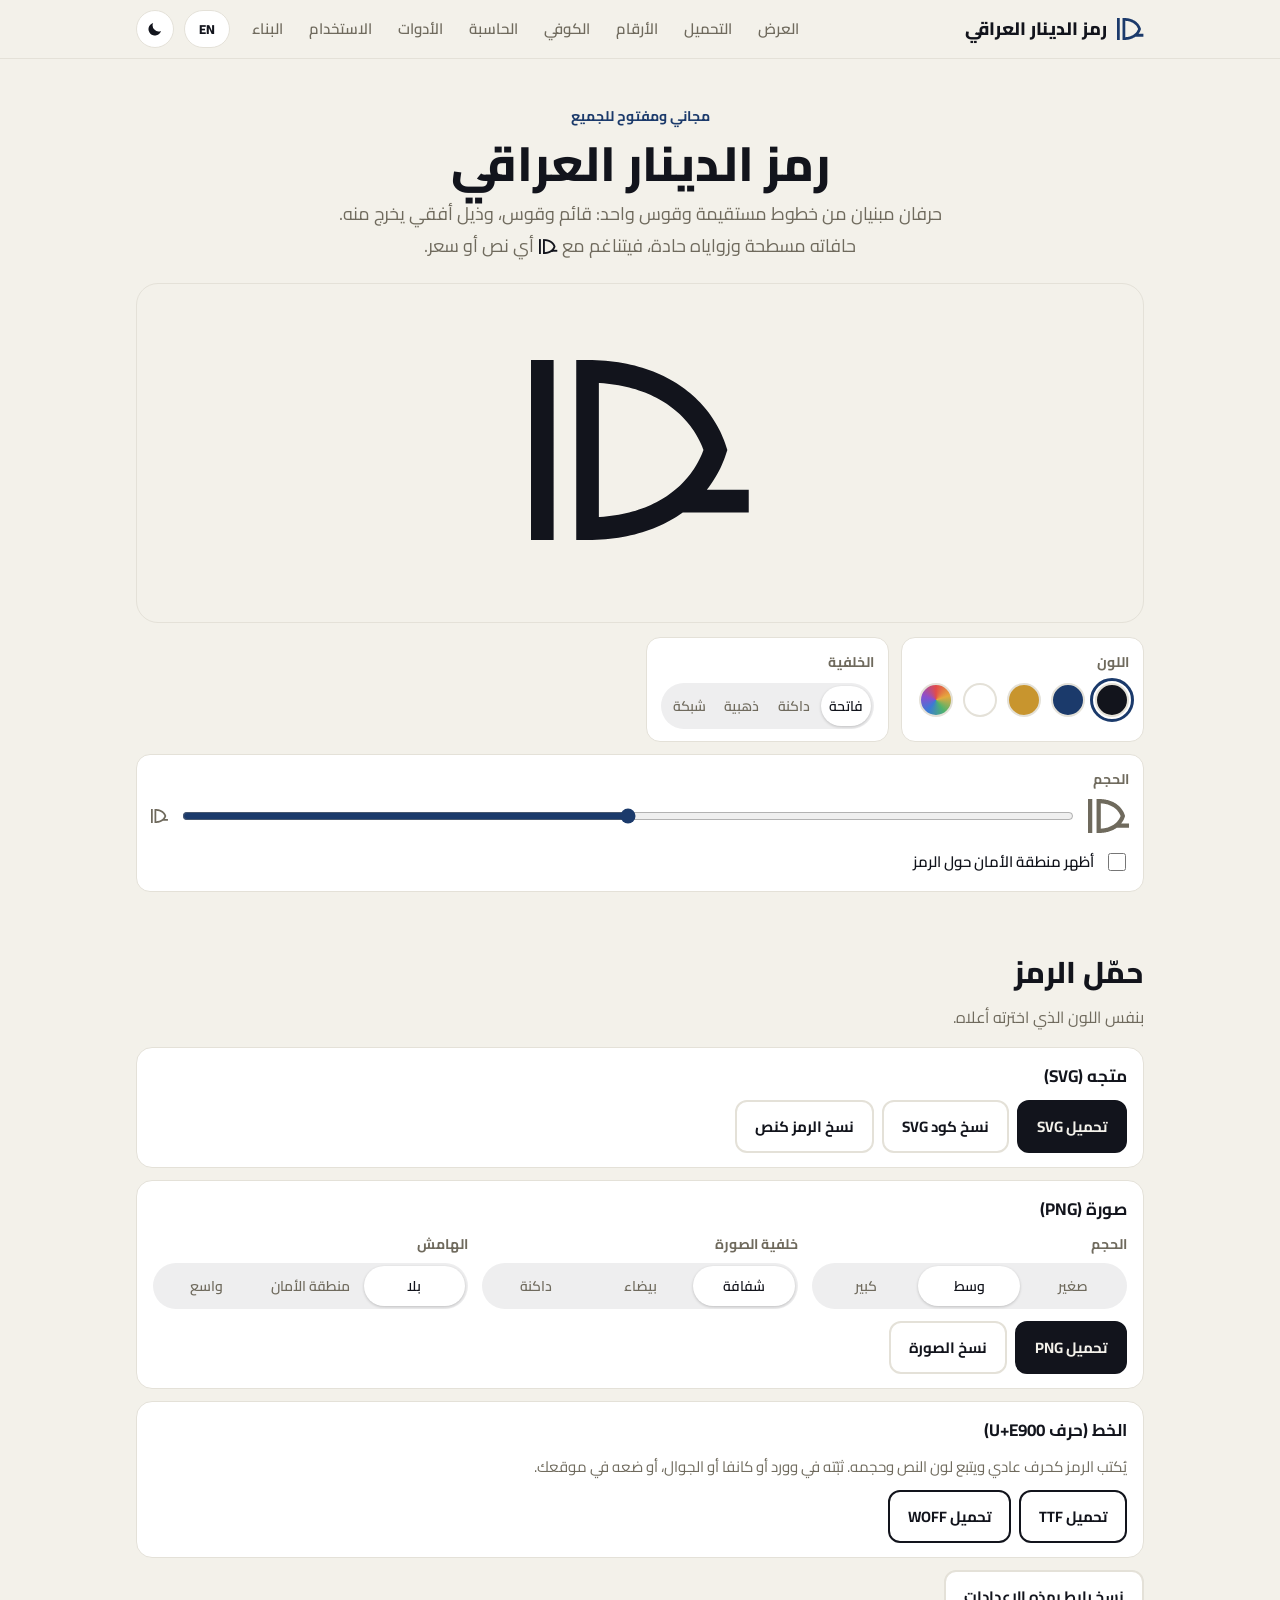
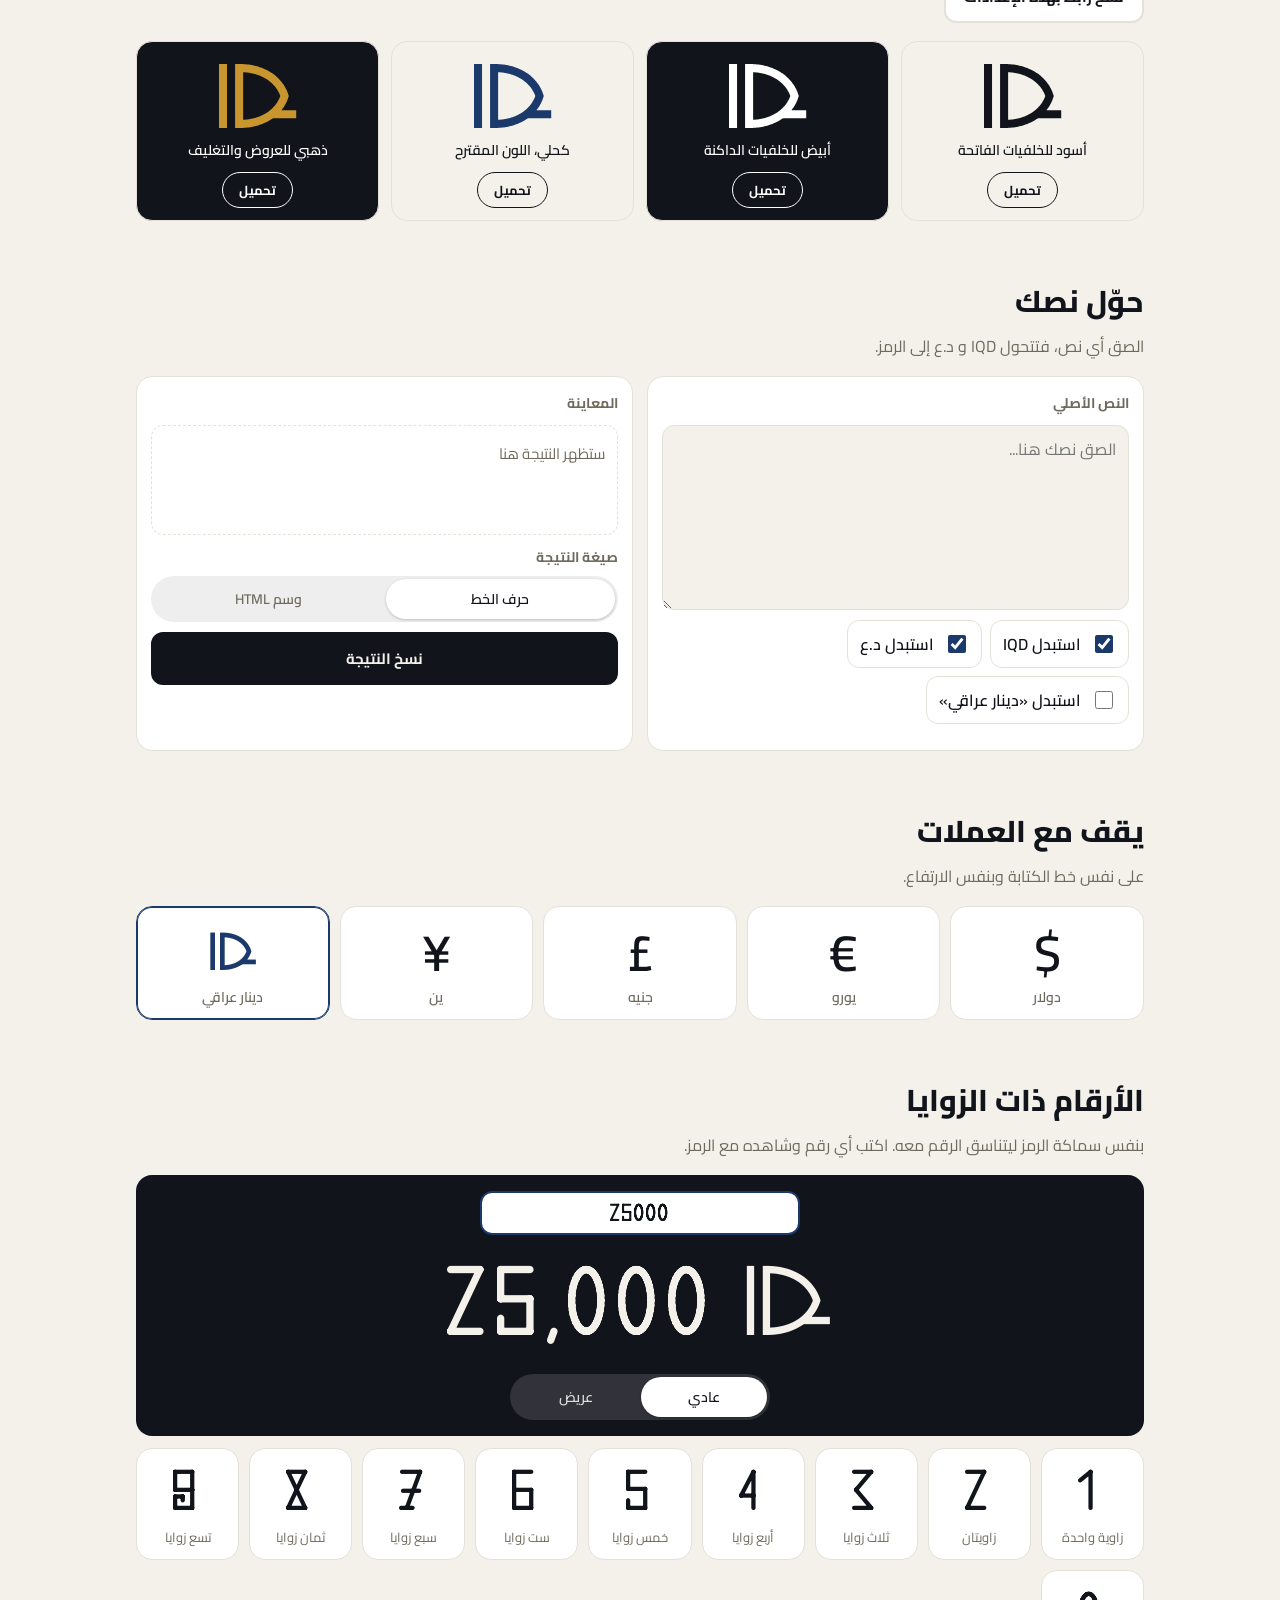
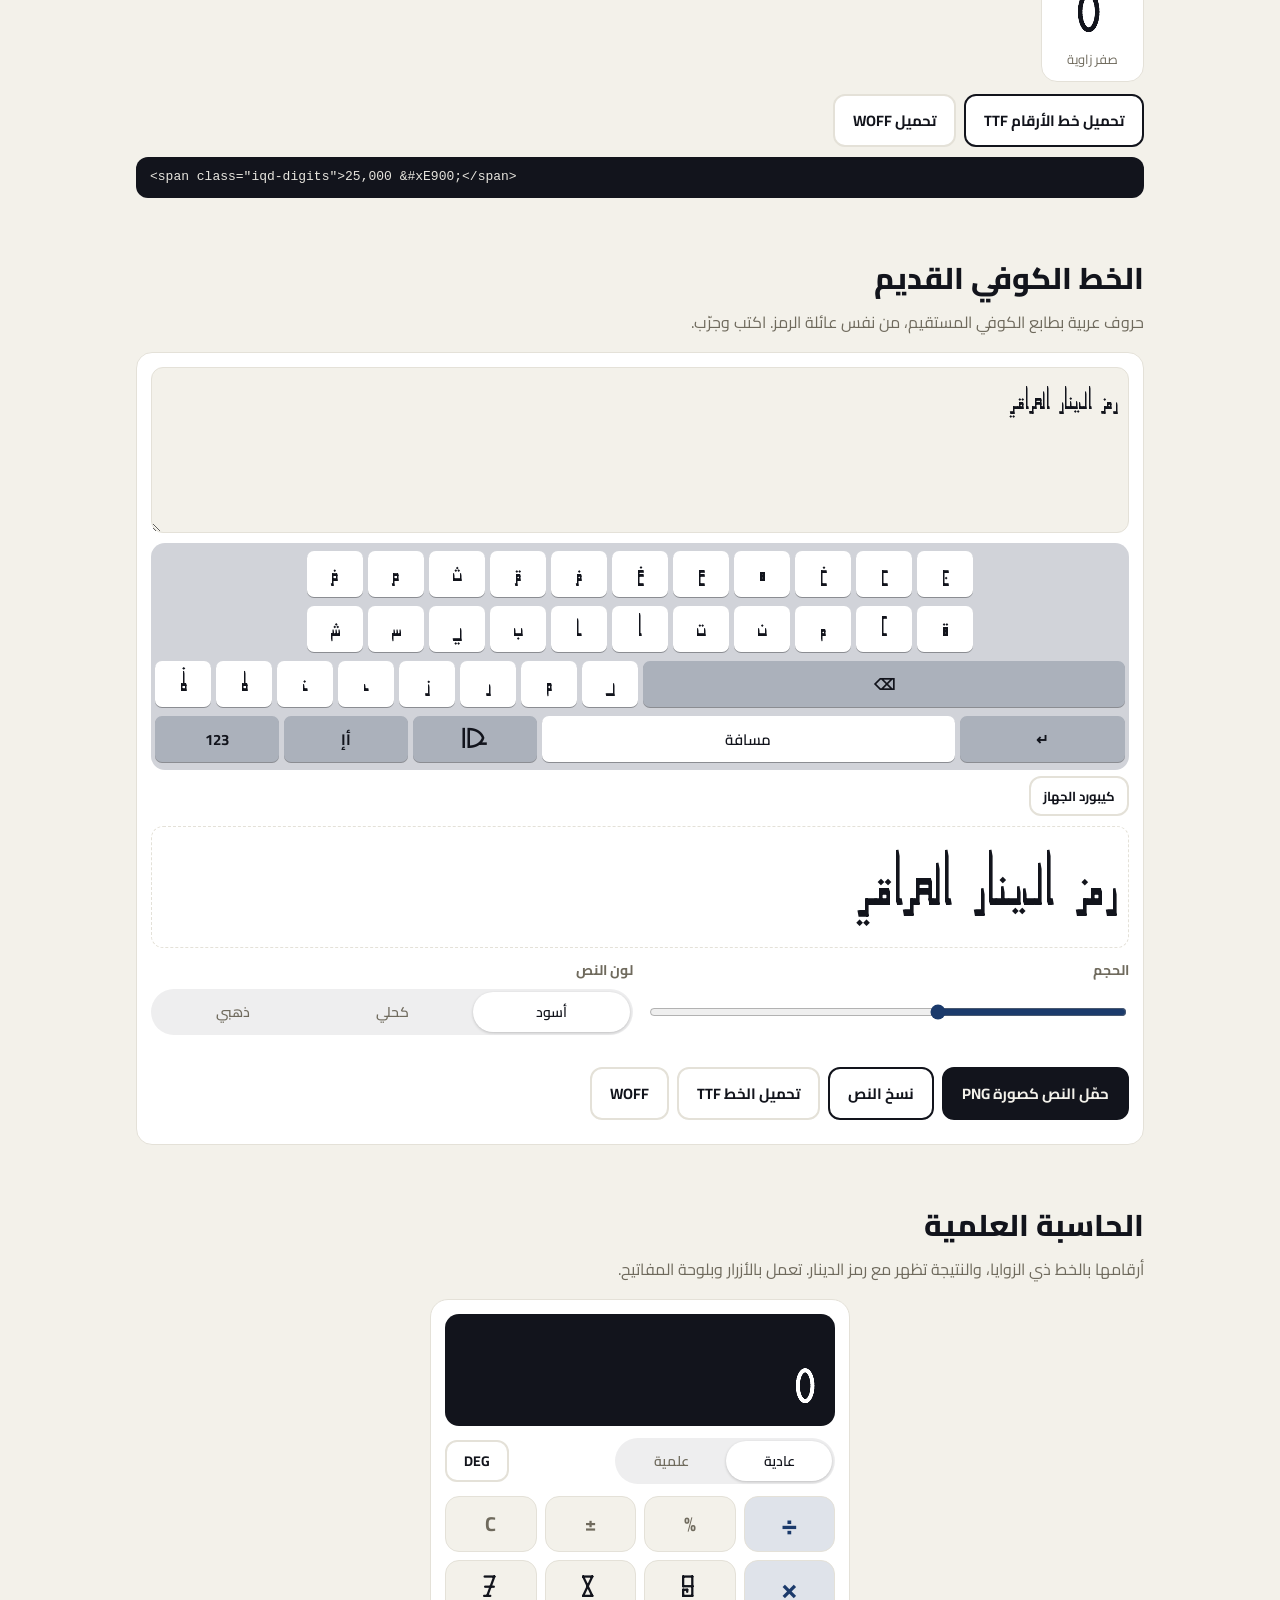
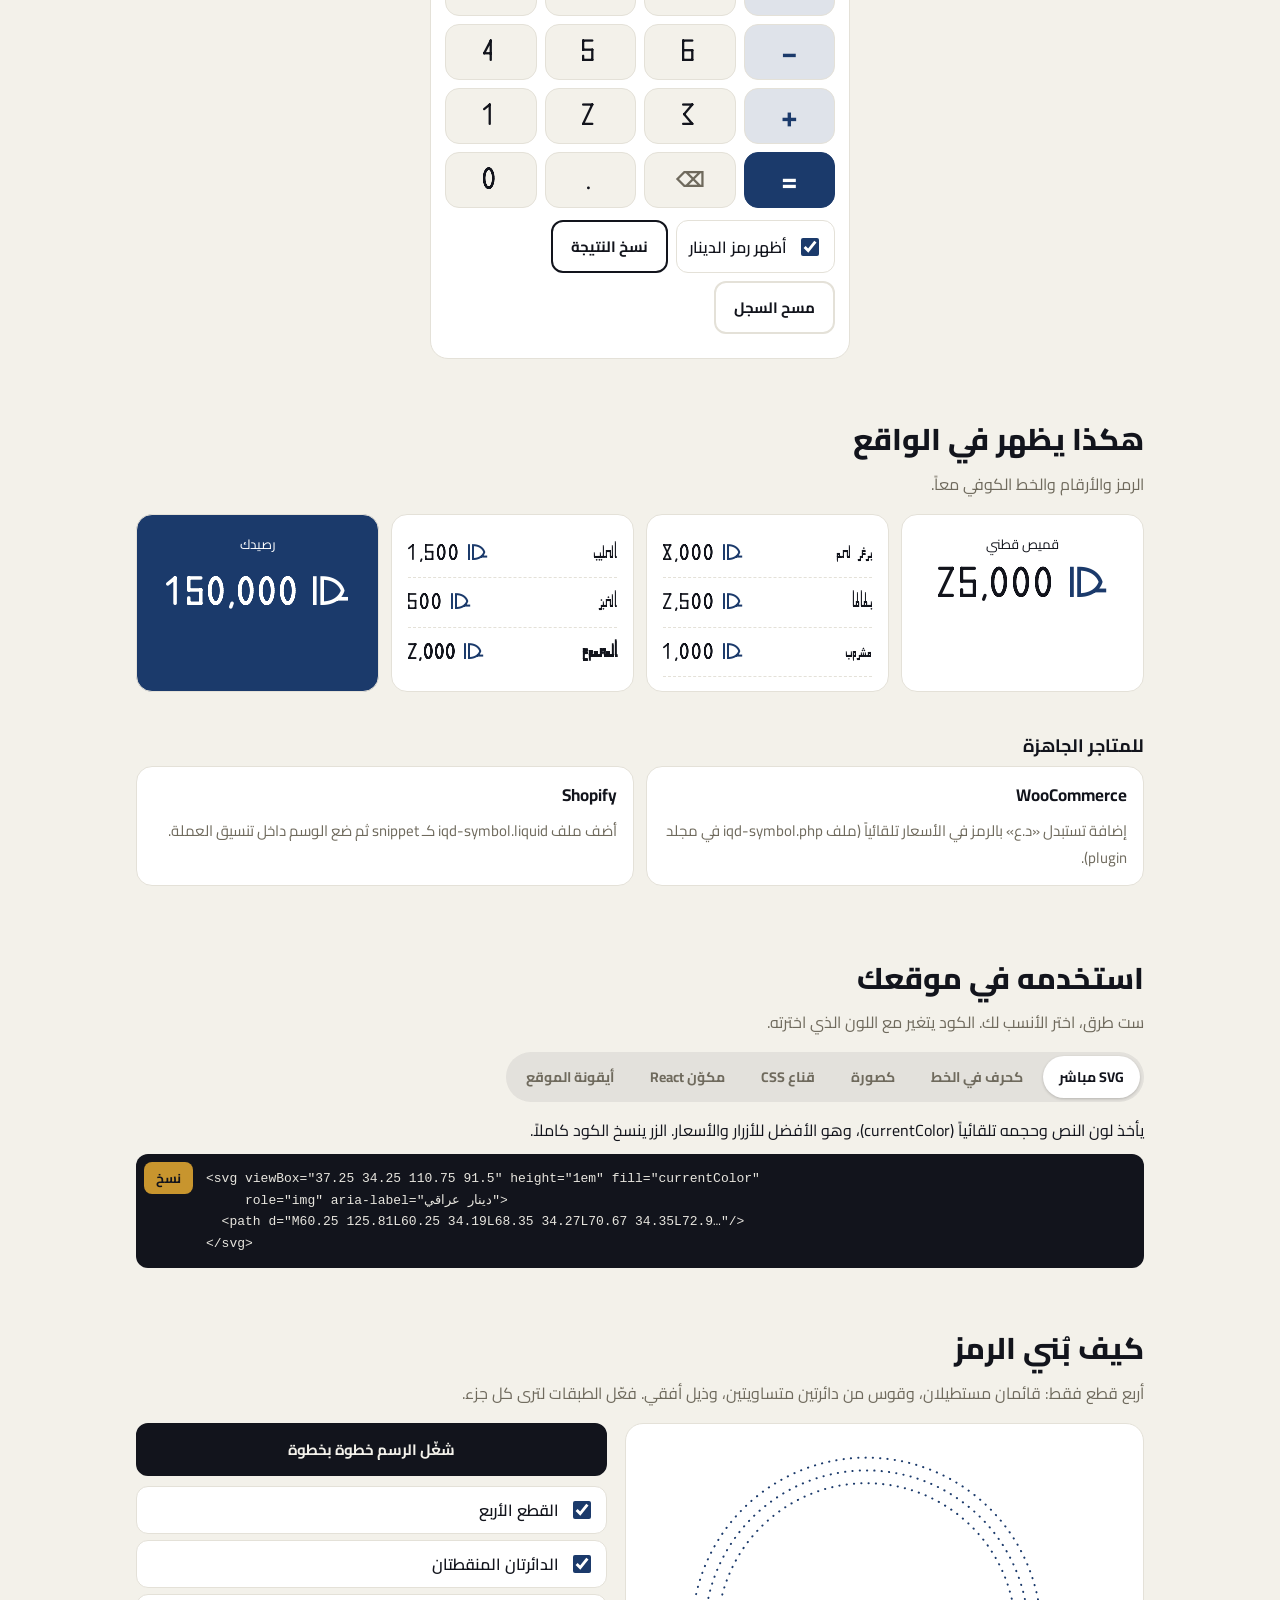
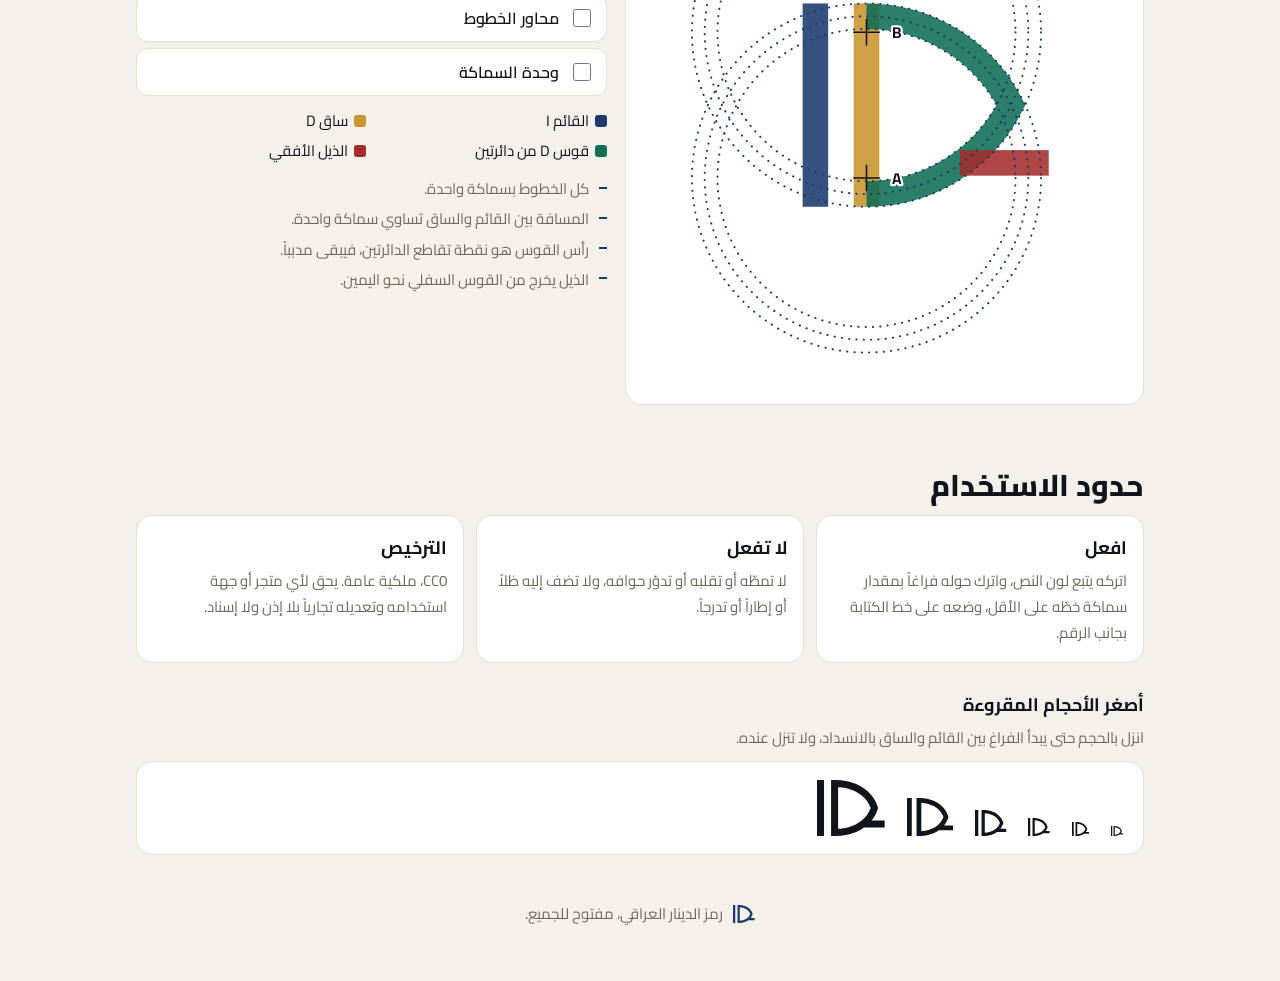
==== commit 449d11e0: "Add files via upload" ====
--- a/index.html
+++ b/index.html
@@ -31,6 +31,9 @@
     <nav class="nav" data-i18n-aria="navLabel" aria-label="أقسام الصفحة">
       <a href="#show" data-i18n="nShow">العرض</a>
       <a href="#get" data-i18n="nGet">التحميل</a>
+      <a href="#digits" data-i18n="nDigits">الأرقام</a>
+      <a href="#kufic" data-i18n="nKufic">الكوفي</a>
+      <a href="#calc" data-i18n="nCalc">الحاسبة</a>
       <a href="#tools" data-i18n="nTools">الأدوات</a>
       <a href="#use" data-i18n="nUse">الاستخدام</a>
       <a href="#build" data-i18n="nBuild">البناء</a>
@@ -187,6 +190,103 @@
       <div class="cur"><span class="g">£</span><small data-i18n="cGbp">جنيه</small></div>
       <div class="cur"><span class="g">¥</span><small data-i18n="cJpy">ين</small></div>
       <div class="cur hl"><span class="g iqd" aria-hidden="true">&#xE900;</span><small data-i18n="cIqd">دينار عراقي</small></div>
+    </div>
+  </section>
+
+  <section class="wrap sec" id="digits">
+    <h2 data-i18n="digH">الأرقام ذات الزوايا</h2>
+    <p class="sec-sub" data-i18n="digSub">بنفس سماكة الرمز ليتناسق الرقم معه. اكتب أي رقم وشاهده مع الرمز.</p>
+    <div class="live">
+      <input id="digIn" value="25000" inputmode="numeric" maxlength="12" data-i18n-aria="digIn" aria-label="اكتب رقماً">
+      <div class="dig-out" id="digOut" aria-live="polite"></div>
+      <div class="seg" id="digW" role="radiogroup" data-i18n-aria="digW" aria-label="سماكة الرقم">
+        <button type="button" role="radio" aria-checked="true" data-v="400" data-i18n="wReg">عادي</button>
+        <button type="button" role="radio" aria-checked="false" data-v="800" data-i18n="wBold">عريض</button>
+      </div>
+    </div>
+    <div class="dig-grid" id="digGrid"></div>
+    <div class="row-btns">
+      <button type="button" class="btn" data-act="dig-ttf" data-i18n="dlDigTtf">تحميل خط الأرقام TTF</button>
+      <button type="button" class="btn ghost" data-act="dig-woff" data-i18n="dlDigWoff">تحميل WOFF</button>
+    </div>
+    <div class="code-sm" dir="ltr">&lt;span class="iqd-digits"&gt;25,000 &amp;#xE900;&lt;/span&gt;</div>
+  </section>
+
+  <section class="wrap sec" id="kufic">
+    <h2 data-i18n="kufH">الخط الكوفي القديم</h2>
+    <p class="sec-sub" data-i18n="kufSub">حروف عربية بطابع الكوفي المستقيم، من نفس عائلة الرمز. اكتب وجرّب.</p>
+    <div class="kuf">
+      <textarea id="kufIn" rows="3" data-i18n-ph="kufPh" placeholder="اكتب هنا..." spellcheck="false" autocomplete="off" inputmode="none">رمز الدينار العراقي</textarea>
+      <div class="kb-wrap">
+        <div class="kb" id="kb" dir="ltr" role="group" data-i18n-aria="kbLabel" aria-label="كيبورد الخط الكوفي"></div>
+        <button type="button" class="btn ghost kb-native" id="kbNative" data-i18n="kbNative">كيبورد الجهاز</button>
+      </div>
+      <div class="kuf-prev" id="kufPrev" aria-live="polite"></div>
+      <div class="opts">
+        <div class="opt"><label for="kufSize" data-i18n="size">الحجم</label><input type="range" id="kufSize" min="28" max="140" value="72"></div>
+        <div class="opt"><span data-i18n="kufCol">لون النص</span>
+          <div class="seg" id="kufColor" role="radiogroup" data-i18n-aria="kufCol" aria-label="لون النص">
+            <button type="button" role="radio" aria-checked="true" data-v="ink" data-i18n="cBlack">أسود</button>
+            <button type="button" role="radio" aria-checked="false" data-v="navy" data-i18n="cNavy">كحلي</button>
+            <button type="button" role="radio" aria-checked="false" data-v="gold" data-i18n="cGold">ذهبي</button>
+          </div></div>
+      </div>
+      <div class="row-btns">
+        <button type="button" class="btn primary" data-act="kuf-png" data-i18n="kufPng">حمّل النص كصورة PNG</button>
+        <button type="button" class="btn" data-act="kuf-copy" data-i18n="kufCopy">نسخ النص</button>
+        <button type="button" class="btn ghost" data-act="kuf-ttf" data-i18n="dlKufTtf">تحميل الخط TTF</button>
+        <button type="button" class="btn ghost" data-act="kuf-woff" data-i18n="dlKufWoff">WOFF</button>
+      </div>
+    </div>
+  </section>
+
+  <section class="wrap sec" id="calc">
+    <h2 data-i18n="calcH">الحاسبة العلمية</h2>
+    <p class="sec-sub" data-i18n="calcSub">أرقامها بالخط ذي الزوايا، والنتيجة تظهر مع رمز الدينار. تعمل بالأزرار وبلوحة المفاتيح.</p>
+    <div class="calc" id="calcBox">
+      <div class="c-screen" dir="ltr">
+        <div class="c-expr dg" id="cExpr" aria-hidden="true"></div>
+        <div class="c-val dg" id="cVal" role="status" aria-live="polite">0</div>
+      </div>
+      <div class="c-bar">
+        <div class="seg" id="cMode" role="radiogroup" data-i18n-aria="cModeL" aria-label="نوع الحاسبة">
+          <button type="button" role="radio" aria-checked="true" data-v="basic" data-i18n="cBasic">عادية</button>
+          <button type="button" role="radio" aria-checked="false" data-v="sci" data-i18n="cSci">علمية</button>
+        </div>
+        <button type="button" class="btn ghost" id="cAngle" aria-pressed="false">DEG</button>
+      </div>
+      <div class="c-sci" id="cSciKeys" dir="ltr" hidden></div>
+      <div class="c-keys" id="cKeys" dir="ltr"></div>
+      <div class="row-btns">
+        <label class="chk"><input type="checkbox" id="cSym" checked><span data-i18n="cSym">أظهر رمز الدينار</span></label>
+        <button type="button" class="btn" id="cCopy" data-i18n="cCopy">نسخ النتيجة</button>
+        <button type="button" class="btn ghost" id="cClearH" data-i18n="cClearH">مسح السجل</button>
+      </div>
+      <ul class="c-hist" id="cHist" aria-label="سجل العمليات"></ul>
+    </div>
+  </section>
+
+  <section class="wrap sec" id="real">
+    <h2 data-i18n="realH">هكذا يظهر في الواقع</h2>
+    <p class="sec-sub" data-i18n="realSub">الرمز والأرقام والخط الكوفي معاً.</p>
+    <div class="real">
+      <div class="panel-card tag"><small data-i18n="rShirt">قميص قطني</small><div class="p dg">25,000 <span class="iqd">&#xE900;</span></div></div>
+      <div class="panel-card menu">
+        <div><span class="kf" data-i18n="rBurger">برغر لحم</span><span class="dg">8,000 <span class="iqd">&#xE900;</span></span></div>
+        <div><span class="kf" data-i18n="rFries">بطاطا</span><span class="dg">2,500 <span class="iqd">&#xE900;</span></span></div>
+        <div><span class="kf" data-i18n="rDrink">مشروب</span><span class="dg">1,000 <span class="iqd">&#xE900;</span></span></div>
+      </div>
+      <div class="panel-card rc">
+        <div><span class="kf" data-i18n="rMilk">الحليب</span><span class="dg">1,500 <span class="iqd">&#xE900;</span></span></div>
+        <div><span class="kf" data-i18n="rBread">الخبز</span><span class="dg">500 <span class="iqd">&#xE900;</span></span></div>
+        <div class="t"><span class="kf" data-i18n="rTotal">المجموع</span><span class="dg">2,000 <span class="iqd">&#xE900;</span></span></div>
+      </div>
+      <div class="panel-card app"><small data-i18n="rBal">رصيدك</small><div class="b dg">150,000 <span class="iqd">&#xE900;</span></div></div>
+    </div>
+    <h3 class="sub-h" data-i18n="platH">للمتاجر الجاهزة</h3>
+    <div class="plat">
+      <div class="panel-card"><h3>WooCommerce</h3><p data-i18n="platWoo">إضافة تستبدل «د.ع» بالرمز في الأسعار تلقائياً (ملف iqd-symbol.php في مجلد plugin).</p></div>
+      <div class="panel-card"><h3>Shopify</h3><p data-i18n="platShop">أضف ملف iqd-symbol.liquid كـ snippet ثم ضع الوسم داخل تنسيق العملة.</p></div>
     </div>
   </section>
 
--- a/style.css
+++ b/style.css
@@ -204,3 +204,71 @@
 .toast.show{opacity:1;transform:none}
 
 @media(prefers-reduced-motion:reduce){*{transition:none!important;scroll-behavior:auto!important}}
+
+@font-face{font-family:"Iraq Dinar Digits";src:url("[data-uri]") format("woff");font-weight:400;font-display:swap}
+@font-face{font-family:"Iraq Dinar Digits";src:url("[data-uri]") format("woff");font-weight:700 900;font-display:swap}
+@font-face{font-family:"Iraq Kufic";src:url("[data-uri]") format("woff");font-weight:400;font-display:swap}
+@font-face{font-family:"Iraq Digits";src:url("[data-uri]") format("woff");font-weight:100 600;font-display:swap;unicode-range:U+0030-0039,U+0660-0669,U+06F0-06F9}
+@font-face{font-family:"Iraq Digits";src:url("[data-uri]") format("woff");font-weight:700 900;font-display:swap;unicode-range:U+0030-0039,U+0660-0669,U+06F0-06F9}
+.live{background:var(--ink);color:var(--bg);border-radius:16px;padding:16px;display:flex;flex-direction:column;align-items:center;gap:12px;margin-bottom:12px}
+.live input{width:100%;max-width:320px;font:800 24px "Iraq Dinar Digits",sans-serif;text-align:center;border:2px solid var(--accent);border-radius:12px;padding:6px;background:#fff;color:#12141C;direction:ltr}
+.live .seg{background:#ffffff22;max-width:260px;width:100%}.live .seg button{color:#ddd}.live .seg button[aria-checked="true"]{color:#12141C}
+.dig-out{direction:ltr;font:400 clamp(54px,15vw,96px)/1.2 "Iraq Dinar Digits",sans-serif;min-height:1.2em;text-align:center;word-break:break-all}
+.dig-out .iqd{color:var(--accent)}
+.dig-grid{display:grid;grid-template-columns:repeat(auto-fit,minmax(92px,1fr));gap:10px;margin-bottom:12px}
+.dig-grid .panel-card{margin:0;text-align:center;padding:10px 4px}
+.dig-grid .n{font:400 56px/1.2 "Iraq Dinar Digits",sans-serif;direction:ltr}
+.dig-grid small{display:block;color:var(--muted);font-size:13px}
+.row-btns{display:flex;flex-wrap:wrap;gap:8px;margin:10px 0}
+.code-sm{background:#12141C;color:#e8e6df;border-radius:12px;padding:10px 14px;font:13px/1.6 ui-monospace,Menlo,monospace;overflow-x:auto;white-space:pre}
+.kuf{background:var(--surface);border:1px solid var(--line);border-radius:16px;padding:14px;display:flex;flex-direction:column;gap:10px}
+.kuf textarea{font:400 20px "Cairo",sans-serif;border:1px solid var(--line);border-radius:12px;padding:10px;background:var(--bg);color:var(--ink);resize:vertical;width:100%}
+.kuf-prev{font-family:"Iraq Kufic","Iraq Dinar Digits",sans-serif;font-size:72px;line-height:1.5;min-height:1.5em;padding:6px 10px;border:1px dashed var(--line);border-radius:12px;white-space:pre-wrap;word-break:break-word;color:#12141C}
+:root[data-theme="dark"] .kuf-prev[data-c="ink"]{color:#fff}
+.real{display:grid;grid-template-columns:repeat(auto-fit,minmax(220px,1fr));gap:12px}
+.real .dg,.dg{font-family:"Iraq Dinar Digits",sans-serif;direction:ltr;unicode-bidi:isolate}
+.real .kf{font-family:"Iraq Kufic",sans-serif;font-size:22px}
+.real .tag{text-align:center}.real .tag .p{font-size:42px;line-height:1.3}
+.real .menu div,.real .rc div{display:flex;justify-content:space-between;align-items:center;padding:5px 0;border-bottom:1px dashed var(--line);font-size:22px}
+.real .rc .t{font-weight:800;border:0}
+.real .app{background:#1B3A6B;color:#fff;text-align:center}.real .app .b{font-size:40px;font-weight:800}
+.real .iqd{color:var(--accent)}.real .app .iqd{color:#fff}
+.plat{display:grid;grid-template-columns:repeat(auto-fit,minmax(240px,1fr));gap:12px}
+.plat p{margin:0;color:var(--muted);font-size:15px}
+
+.kuf textarea{font-family:"Iraq Kufic","Cairo",sans-serif;font-size:30px;line-height:1.6;direction:rtl}
+.kb-wrap{display:flex;flex-direction:column;gap:6px}
+.kb{background:#d1d3d9;border-radius:14px;padding:8px 4px;display:flex;flex-direction:column;gap:9px;user-select:none;-webkit-user-select:none;touch-action:manipulation}
+:root[data-theme="dark"] .kb{background:#2a2e38}
+.kb .r{display:flex;gap:5px;justify-content:center}
+.kb .k{flex:1 1 0;max-width:56px;height:46px;border:0;border-radius:7px;background:#fff;color:#12141C;box-shadow:0 1px 0 #8b8d92;font:400 30px/1 "Iraq Kufic","Iraq Dinar Digits",sans-serif;cursor:pointer;padding:0;display:flex;align-items:center;justify-content:center}
+.kb .k:active{background:#e4e6ea}
+.kb .k.fn{background:#abb1bb;font:700 15px "Cairo",sans-serif;max-width:none;flex:1.5 1 0}
+.kb .k.fn:active{background:#fff}
+.kb .k.sp{flex:5 1 0;max-width:none;font:600 15px "Cairo",sans-serif}
+.kb .k.ret{flex:2 1 0;max-width:none}
+.kb .k.sym{font-family:"IQD Symbol",sans-serif;font-size:28px}
+.kb-native{align-self:flex-start;font-size:13px;padding:6px 12px}
+.calc{background:var(--surface);border:1px solid var(--line);border-radius:18px;padding:14px;max-width:420px;margin:0 auto}
+.c-screen{background:#12141C;color:#fff;border-radius:14px;padding:10px 14px;text-align:right;min-height:112px;display:flex;flex-direction:column;justify-content:flex-end;overflow:hidden}
+.c-expr{min-height:1.4em;font-size:20px;color:#9aa1ae;white-space:nowrap;overflow:hidden;text-overflow:ellipsis}
+.c-val{font-size:48px;line-height:1.2;white-space:nowrap;overflow:hidden}
+.c-val .iqd{color:#C8952E;font-size:.85em;margin-inline-start:.15em}
+.c-keys{display:grid;grid-template-columns:repeat(4,1fr);gap:8px;margin:12px 0}
+.c-keys button{height:56px;border:0;border-radius:14px;background:var(--bg);color:var(--ink);font:400 30px/1 "Iraq Dinar Digits","Cairo",sans-serif;cursor:pointer;border:1px solid var(--line)}
+.c-keys button:active{transform:scale(.96)}
+.c-keys .op{background:color-mix(in srgb,var(--accent) 14%,var(--surface));color:var(--accent);font-family:"Cairo",sans-serif;font-weight:700}
+.c-keys .eq{background:var(--accent);color:var(--on-accent);border-color:var(--accent);font-family:"Cairo",sans-serif;font-weight:700}
+.c-keys .fnc{font-family:"Cairo",sans-serif;font-size:20px;font-weight:700;color:var(--muted)}
+.c-hist{list-style:none;margin:6px 0 0;padding:0;display:flex;flex-direction:column;gap:4px;direction:ltr}
+.c-hist li button{width:100%;text-align:right;background:none;border:0;border-bottom:1px dashed var(--line);padding:6px 2px;font:400 20px "Iraq Dinar Digits","Cairo",sans-serif;color:var(--ink);cursor:pointer}
+.c-hist li small{color:var(--muted);font-size:15px}
+
+.c-bar{display:flex;align-items:center;justify-content:space-between;gap:8px;margin-top:12px}
+.c-bar .seg{flex:1;max-width:220px}.c-bar .btn{padding:6px 14px;font-size:14px;min-width:64px}
+.c-sci{display:grid;grid-template-columns:repeat(5,1fr);gap:6px;margin-top:10px}
+.c-sci[hidden]{display:none}
+.c-sci button{height:44px;border:1px solid var(--line);border-radius:10px;background:color-mix(in srgb,var(--ink) 6%,var(--surface));color:var(--ink);font:700 15px "Cairo",system-ui,sans-serif;cursor:pointer;padding:0}
+.c-sci button:active{transform:scale(.96)}
+.calc.sci{max-width:520px}
+.c-expr .err,.c-val.err{color:#ff8a80}
